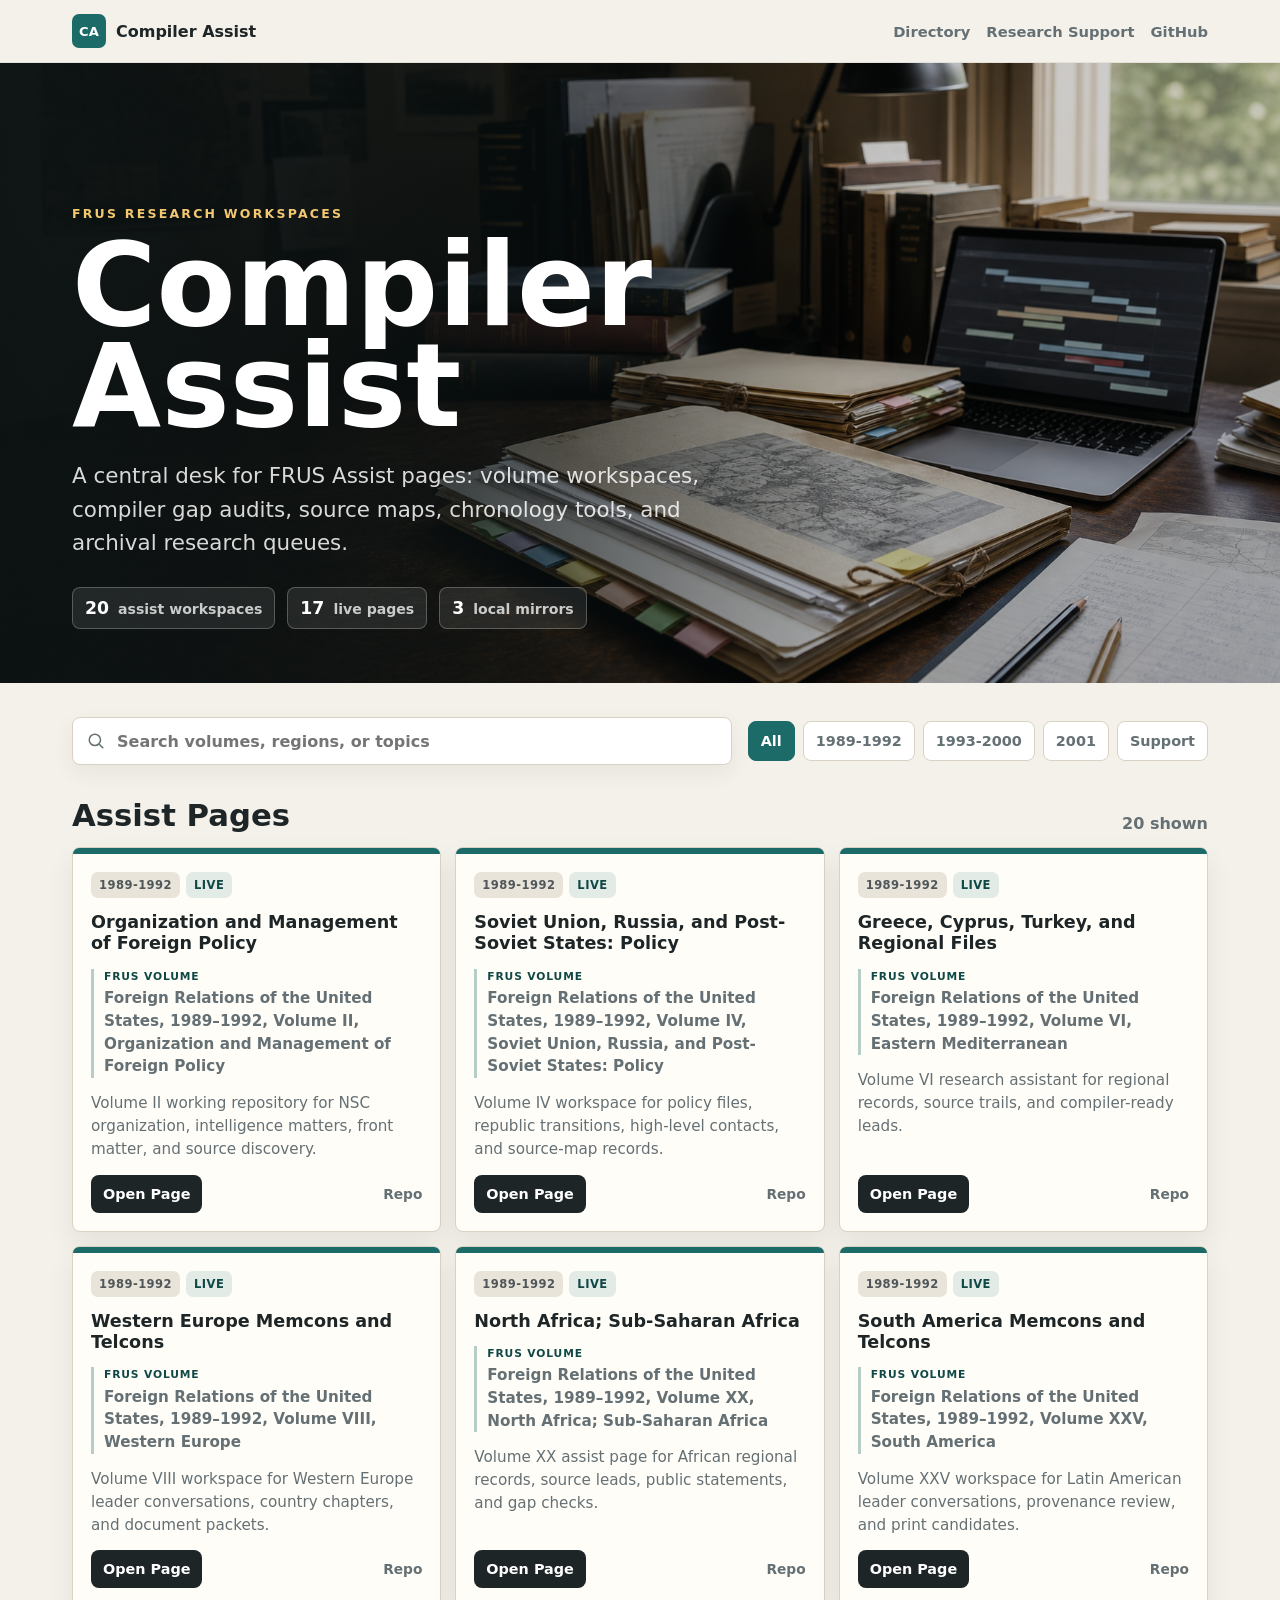
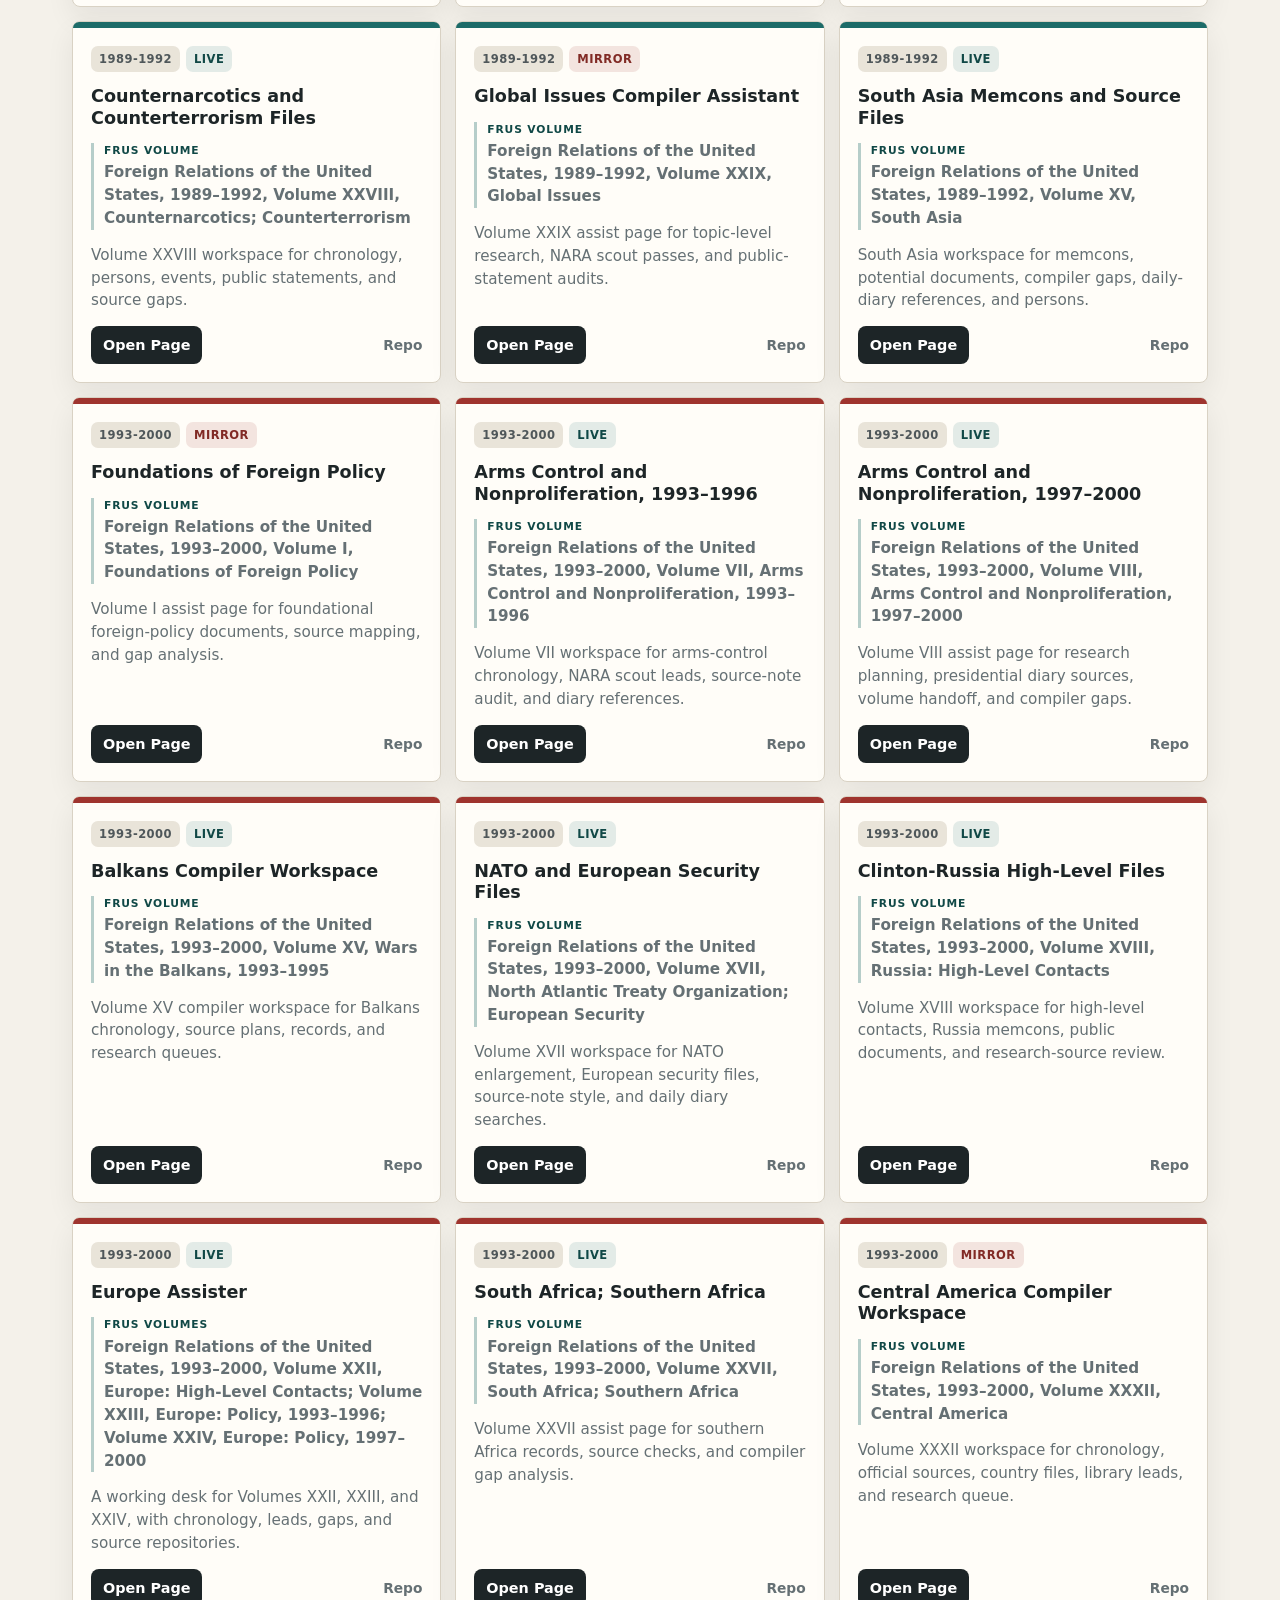
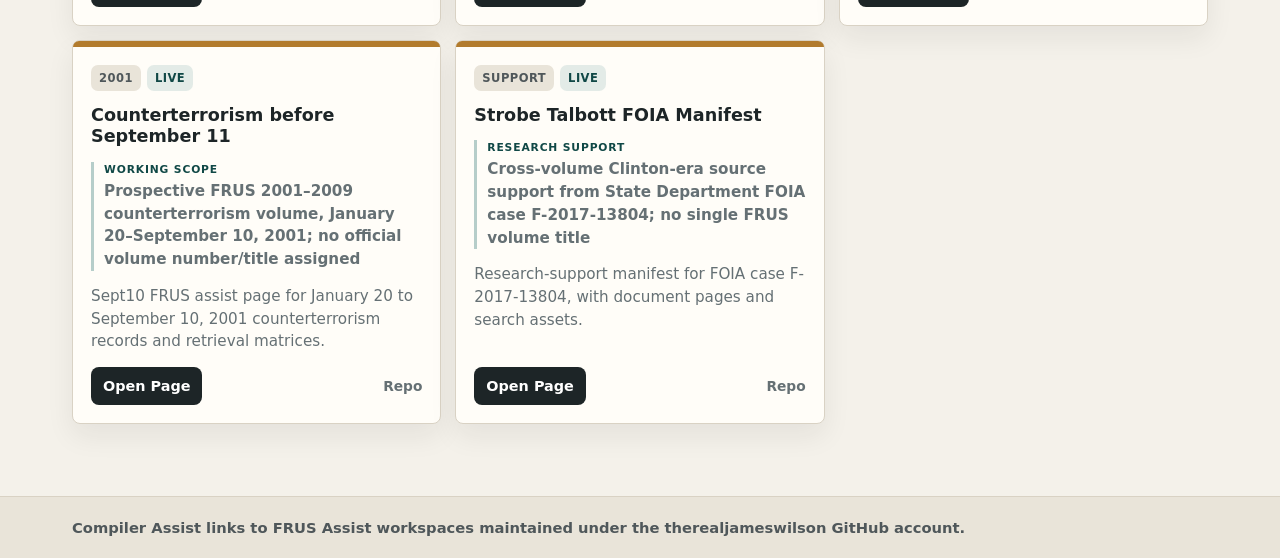
==== index.html @ 718bf191 "Omit Eastern Europe assist link" ====
<!DOCTYPE html>
<html lang="en">
  <head>
    <meta charset="UTF-8" />
    <meta name="viewport" content="width=device-width, initial-scale=1.0" />
    <title>Compiler Assist</title>
    <meta
      name="description"
      content="Compiler Assist is the main directory for FRUS Assist compiler workspaces and research pages."
    />
    <meta property="og:title" content="Compiler Assist" />
    <meta
      property="og:description"
      content="A central directory for FRUS Assist pages, compiler workspaces, and source-research support."
    />
    <meta property="og:image" content="assets/compiler-assist-hero.png" />
    <style>
      :root {
        --bg: #f4f1ea;
        --surface: #fffdf8;
        --surface-strong: #ffffff;
        --ink: #1d2527;
        --muted: #657074;
        --line: #d9d2c4;
        --teal: #1c6b68;
        --teal-dark: #104846;
        --red: #9f342e;
        --gold: #b27b2d;
        --blue: #315c90;
        --shadow: 0 18px 48px rgba(27, 31, 34, 0.12);
      }

      * {
        box-sizing: border-box;
      }

      html {
        scroll-behavior: smooth;
      }

      body {
        margin: 0;
        overflow-x: hidden;
        background: var(--bg);
        color: var(--ink);
        font-family:
          Inter, ui-sans-serif, system-ui, -apple-system, BlinkMacSystemFont, "Segoe UI",
          sans-serif;
      }

      a {
        color: inherit;
      }

      .site-header {
        position: sticky;
        top: 0;
        z-index: 20;
        border-bottom: 1px solid rgba(29, 37, 39, 0.08);
        background: rgba(244, 241, 234, 0.92);
        backdrop-filter: blur(14px);
      }

      .nav {
        display: flex;
        align-items: center;
        justify-content: space-between;
        gap: 24px;
        max-width: 1180px;
        margin: 0 auto;
        padding: 14px 22px;
      }

      .brand {
        display: inline-flex;
        align-items: center;
        gap: 10px;
        text-decoration: none;
        font-weight: 800;
        letter-spacing: 0;
      }

      .brand-mark {
        display: grid;
        place-items: center;
        width: 34px;
        height: 34px;
        border-radius: 7px;
        background: var(--teal);
        color: #fff;
        font-size: 0.82rem;
        font-weight: 900;
      }

      .nav-links {
        display: flex;
        align-items: center;
        gap: 16px;
        color: var(--muted);
        font-size: 0.92rem;
        font-weight: 700;
      }

      .nav-links a {
        text-decoration: none;
      }

      .nav-links a:hover {
        color: var(--teal-dark);
      }

      main {
        min-height: 100vh;
      }

      .hero {
        position: relative;
        min-height: min(620px, calc(100vh - 64px));
        overflow: hidden;
        background-image:
          linear-gradient(90deg, rgba(10, 17, 18, 0.9) 0%, rgba(10, 17, 18, 0.72) 36%, rgba(10, 17, 18, 0.2) 66%),
          url("assets/compiler-assist-hero.png");
        background-position: center;
        background-size: cover;
        color: #fff;
      }

      .hero-inner {
        display: grid;
        align-content: end;
        max-width: 1180px;
        min-height: min(620px, calc(100vh - 64px));
        margin: 0 auto;
        padding: 88px 22px 54px;
      }

      .kicker {
        margin: 0 0 14px;
        color: #f4c871;
        font-size: 0.78rem;
        font-weight: 900;
        letter-spacing: 0.18em;
        text-transform: uppercase;
      }

      h1 {
        min-width: 0;
        max-width: 780px;
        margin: 0;
        font-size: clamp(3.2rem, 9vw, 7.3rem);
        line-height: 0.88;
        letter-spacing: 0;
      }

      .hero-copy {
        min-width: 0;
        max-width: 660px;
        margin: 22px 0 0;
        color: rgba(255, 255, 255, 0.84);
        font-size: clamp(1.05rem, 1.8vw, 1.34rem);
        line-height: 1.55;
      }

      .stats {
        display: flex;
        flex-wrap: wrap;
        gap: 12px;
        margin-top: 28px;
      }

      .stat {
        display: inline-flex;
        align-items: baseline;
        gap: 9px;
        min-height: 42px;
        border: 1px solid rgba(255, 255, 255, 0.24);
        border-radius: 8px;
        padding: 10px 12px;
        background: rgba(255, 255, 255, 0.09);
      }

      .stat strong {
        font-size: 1.08rem;
      }

      .stat span {
        color: rgba(255, 255, 255, 0.76);
        font-size: 0.88rem;
        font-weight: 700;
      }

      .directory {
        max-width: 1180px;
        margin: 0 auto;
        padding: 34px 22px 72px;
      }

      .toolbar {
        display: grid;
        grid-template-columns: minmax(240px, 1fr) auto;
        align-items: center;
        gap: 16px;
        margin-bottom: 22px;
      }

      .search {
        position: relative;
      }

      .search input {
        width: 100%;
        min-height: 48px;
        border: 1px solid var(--line);
        border-radius: 8px;
        padding: 0 16px 0 44px;
        background: var(--surface-strong);
        color: var(--ink);
        font: inherit;
        font-weight: 700;
        outline: none;
        box-shadow: 0 8px 22px rgba(27, 31, 34, 0.06);
      }

      .search input:focus {
        border-color: var(--teal);
        box-shadow: 0 0 0 4px rgba(28, 107, 104, 0.14);
      }

      .search svg {
        position: absolute;
        left: 15px;
        top: 50%;
        width: 18px;
        height: 18px;
        transform: translateY(-50%);
        color: var(--muted);
      }

      .filters {
        display: flex;
        flex-wrap: wrap;
        justify-content: flex-end;
        gap: 8px;
      }

      .filter-button {
        min-height: 40px;
        border: 1px solid var(--line);
        border-radius: 8px;
        padding: 0 12px;
        background: var(--surface-strong);
        color: var(--muted);
        font: inherit;
        font-size: 0.9rem;
        font-weight: 800;
        cursor: pointer;
      }

      .filter-button[aria-pressed="true"] {
        border-color: var(--teal);
        background: var(--teal);
        color: #fff;
      }

      .section-heading {
        display: flex;
        align-items: end;
        justify-content: space-between;
        gap: 20px;
        margin: 32px 0 14px;
      }

      .section-heading h2 {
        margin: 0;
        font-size: clamp(1.35rem, 2.4vw, 2rem);
        letter-spacing: 0;
      }

      .section-heading p {
        margin: 0;
        color: var(--muted);
        font-weight: 700;
      }

      .grid {
        display: grid;
        grid-template-columns: repeat(3, minmax(0, 1fr));
        gap: 14px;
      }

      .assist-card {
        display: flex;
        min-height: 232px;
        flex-direction: column;
        border: 1px solid var(--line);
        border-radius: 8px;
        background: var(--surface);
        box-shadow: 0 12px 28px rgba(27, 31, 34, 0.07);
      }

      .assist-card[hidden] {
        display: none;
      }

      .card-stripe {
        height: 6px;
        border-radius: 8px 8px 0 0;
        background: var(--teal);
      }

      .assist-card[data-era="1989-1992"] .card-stripe {
        background: var(--teal);
      }

      .assist-card[data-era="1993-2000"] .card-stripe {
        background: var(--red);
      }

      .assist-card[data-era="2001"] .card-stripe,
      .assist-card[data-era="support"] .card-stripe {
        background: var(--gold);
      }

      .card-body {
        display: flex;
        flex: 1;
        flex-direction: column;
        gap: 14px;
        padding: 18px;
      }

      .tags {
        display: flex;
        flex-wrap: wrap;
        gap: 6px;
      }

      .tag {
        display: inline-flex;
        align-items: center;
        min-height: 26px;
        border-radius: 7px;
        padding: 0 8px;
        background: #e9e4d9;
        color: #4f575a;
        font-size: 0.72rem;
        font-weight: 900;
        letter-spacing: 0.04em;
        text-transform: uppercase;
      }

      .tag.live {
        background: rgba(28, 107, 104, 0.12);
        color: var(--teal-dark);
      }

      .tag.mirror {
        background: rgba(159, 52, 46, 0.12);
        color: #812a25;
      }

      .assist-card h3 {
        margin: 0;
        color: var(--ink);
        font-size: 1.1rem;
        line-height: 1.22;
        letter-spacing: 0;
      }

      .volume-title {
        border-left: 3px solid rgba(28, 107, 104, 0.32);
        padding-left: 10px;
        color: #495356;
        font-size: 0.84rem;
        font-weight: 800;
        line-height: 1.45;
      }

      .volume-title span {
        display: block;
        margin-bottom: 2px;
        color: var(--teal-dark);
        font-size: 0.67rem;
        font-weight: 900;
        letter-spacing: 0.08em;
        text-transform: uppercase;
      }

      .assist-card p {
        margin: 0;
        color: var(--muted);
        font-size: 0.95rem;
        line-height: 1.5;
      }

      .card-footer {
        display: flex;
        align-items: center;
        justify-content: space-between;
        gap: 12px;
        margin-top: auto;
      }

      .open-link {
        display: inline-flex;
        align-items: center;
        min-height: 38px;
        border-radius: 8px;
        padding: 0 12px;
        background: var(--ink);
        color: #fff;
        text-decoration: none;
        font-size: 0.9rem;
        font-weight: 900;
      }

      .open-link:hover {
        background: var(--teal-dark);
      }

      .repo-link {
        color: var(--muted);
        font-size: 0.86rem;
        font-weight: 800;
        text-decoration: none;
      }

      .repo-link:hover {
        color: var(--teal-dark);
      }

      .empty {
        display: none;
        border: 1px dashed var(--line);
        border-radius: 8px;
        padding: 28px;
        background: rgba(255, 255, 255, 0.48);
        color: var(--muted);
        font-weight: 800;
        text-align: center;
      }

      .empty.visible {
        display: block;
      }

      footer {
        border-top: 1px solid var(--line);
        background: #e9e4d9;
      }

      .footer-inner {
        max-width: 1180px;
        margin: 0 auto;
        padding: 22px;
        color: #4f575a;
        font-size: 0.92rem;
        font-weight: 700;
      }

      @media (max-width: 920px) {
        .toolbar {
          grid-template-columns: 1fr;
        }

        .filters {
          justify-content: flex-start;
        }

        .grid {
          grid-template-columns: repeat(2, minmax(0, 1fr));
        }
      }

      @media (max-width: 640px) {
        .nav {
          align-items: flex-start;
          flex-direction: column;
          gap: 10px;
        }

        .nav-links {
          width: 100%;
          overflow-x: auto;
          padding-bottom: 2px;
        }

        .hero,
        .hero-inner {
          min-height: 560px;
        }

        .hero-inner,
        .directory,
        .toolbar,
        .filters {
          width: 100%;
          min-width: 0;
          max-width: 100%;
        }

        .hero {
          background-position: center right 38%;
        }

        h1 {
          max-width: 7ch;
          font-size: clamp(3rem, 15vw, 4rem);
        }

        .hero-copy {
          width: 346px;
          max-width: calc(100vw - 44px);
          font-size: 1rem;
        }

        .filters {
          display: grid;
          grid-template-columns: repeat(2, minmax(0, 1fr));
          justify-content: flex-start;
        }

        .toolbar,
        .search,
        .filters {
          width: 346px;
          max-width: calc(100vw - 44px);
        }

        .filter-button {
          width: 100%;
        }

        .stats {
          display: grid;
          grid-template-columns: 1fr;
          max-width: 280px;
        }

        .section-heading {
          align-items: flex-start;
          flex-direction: column;
          gap: 6px;
        }

        .grid {
          grid-template-columns: 1fr;
        }
      }

    </style>
  </head>
  <body>
    <header class="site-header">
      <nav class="nav" aria-label="Primary">
        <a class="brand" href="#top" aria-label="Compiler Assist home">
          <span class="brand-mark">CA</span>
          <span>Compiler Assist</span>
        </a>
        <div class="nav-links">
          <a href="#directory">Directory</a>
          <a href="#support">Research Support</a>
          <a href="https://github.com/therealjameswilson/Compiler-Assist" rel="noreferrer">GitHub</a>
        </div>
      </nav>
    </header>

    <main id="top">
      <section class="hero" aria-label="Compiler Assist">
        <div class="hero-inner">
          <p class="kicker">FRUS research workspaces</p>
          <h1>Compiler Assist</h1>
          <p class="hero-copy">
            A central desk for FRUS Assist pages: volume workspaces, compiler gap audits,
            source maps, chronology tools, and archival research queues.
          </p>
          <div class="stats" aria-label="Directory summary">
            <div class="stat"><strong>20</strong><span>assist workspaces</span></div>
            <div class="stat"><strong>17</strong><span>live pages</span></div>
            <div class="stat"><strong>3</strong><span>local mirrors</span></div>
          </div>
        </div>
      </section>

      <section class="directory" id="directory">
        <div class="toolbar" aria-label="Directory controls">
          <label class="search" for="site-search">
            <svg aria-hidden="true" viewBox="0 0 24 24" fill="none">
              <path
                d="m21 21-4.35-4.35M10.5 18a7.5 7.5 0 1 1 0-15 7.5 7.5 0 0 1 0 15Z"
                stroke="currentColor"
                stroke-width="2"
                stroke-linecap="round"
              />
            </svg>
            <input id="site-search" type="search" placeholder="Search volumes, regions, or topics" />
          </label>
          <div class="filters" role="group" aria-label="Filter by era">
            <button class="filter-button" type="button" data-filter="all" aria-pressed="true">All</button>
            <button class="filter-button" type="button" data-filter="1989-1992" aria-pressed="false">1989-1992</button>
            <button class="filter-button" type="button" data-filter="1993-2000" aria-pressed="false">1993-2000</button>
            <button class="filter-button" type="button" data-filter="2001" aria-pressed="false">2001</button>
            <button class="filter-button" type="button" data-filter="support" aria-pressed="false">Support</button>
          </div>
        </div>

        <div class="section-heading">
          <h2>Assist Pages</h2>
          <p><span id="result-count">20</span> shown</p>
        </div>

        <div class="grid" id="assist-grid">
          <article class="assist-card" data-era="1989-1992" data-search="organization management foreign policy volume ii org man 89 92 intelligence nsc administration">
            <div class="card-stripe"></div>
            <div class="card-body">
              <div class="tags"><span class="tag">1989-1992</span><span class="tag live">Live</span></div>
              <h3>Organization and Management of Foreign Policy</h3>
              <p class="volume-title"><span>FRUS volume</span>Foreign Relations of the United States, 1989&ndash;1992, Volume II, Organization and Management of Foreign Policy</p>
              <p>Volume II working repository for NSC organization, intelligence matters, front matter, and source discovery.</p>
              <div class="card-footer">
                <a class="open-link" href="https://therealjameswilson.github.io/org-man-89-92/" rel="noreferrer">Open Page</a>
                <a class="repo-link" href="https://github.com/therealjameswilson/org-man-89-92" rel="noreferrer">Repo</a>
              </div>
            </div>
          </article>

          <article class="assist-card" data-era="1989-1992" data-search="soviet union russia post soviet states policy files volume iv russia fsu 89 92">
            <div class="card-stripe"></div>
            <div class="card-body">
              <div class="tags"><span class="tag">1989-1992</span><span class="tag live">Live</span></div>
              <h3>Soviet Union, Russia, and Post-Soviet States: Policy</h3>
              <p class="volume-title"><span>FRUS volume</span>Foreign Relations of the United States, 1989&ndash;1992, Volume IV, Soviet Union, Russia, and Post-Soviet States: Policy</p>
              <p>Volume IV workspace for policy files, republic transitions, high-level contacts, and source-map records.</p>
              <div class="card-footer">
                <a class="open-link" href="https://therealjameswilson.github.io/89-92-RussiaFSU-Policy/" rel="noreferrer">Open Page</a>
                <a class="repo-link" href="https://github.com/therealjameswilson/89-92-RussiaFSU-Policy" rel="noreferrer">Repo</a>
              </div>
            </div>
          </article>

          <article class="assist-card" data-era="1989-1992" data-search="greece cyprus turkey regional files volume vi gct 89 92">
            <div class="card-stripe"></div>
            <div class="card-body">
              <div class="tags"><span class="tag">1989-1992</span><span class="tag live">Live</span></div>
              <h3>Greece, Cyprus, Turkey, and Regional Files</h3>
              <p class="volume-title"><span>FRUS volume</span>Foreign Relations of the United States, 1989&ndash;1992, Volume VI, Eastern Mediterranean</p>
              <p>Volume VI research assistant for regional records, source trails, and compiler-ready leads.</p>
              <div class="card-footer">
                <a class="open-link" href="https://therealjameswilson.github.io/GCT-89-92/" rel="noreferrer">Open Page</a>
                <a class="repo-link" href="https://github.com/therealjameswilson/GCT-89-92" rel="noreferrer">Repo</a>
              </div>
            </div>
          </article>

          <article class="assist-card" data-era="1989-1992" data-search="western europe memcons telcons volume viii bush41 western europe germany france united kingdom">
            <div class="card-stripe"></div>
            <div class="card-body">
              <div class="tags"><span class="tag">1989-1992</span><span class="tag live">Live</span></div>
              <h3>Western Europe Memcons and Telcons</h3>
              <p class="volume-title"><span>FRUS volume</span>Foreign Relations of the United States, 1989&ndash;1992, Volume VIII, Western Europe</p>
              <p>Volume VIII workspace for Western Europe leader conversations, country chapters, and document packets.</p>
              <div class="card-footer">
                <a class="open-link" href="https://therealjameswilson.github.io/Bush41-Western-Europe/" rel="noreferrer">Open Page</a>
                <a class="repo-link" href="https://github.com/therealjameswilson/Bush41-Western-Europe" rel="noreferrer">Repo</a>
              </div>
            </div>
          </article>

          <article class="assist-card" data-era="1989-1992" data-search="north africa sub saharan africa volume xx northafrica 89 92">
            <div class="card-stripe"></div>
            <div class="card-body">
              <div class="tags"><span class="tag">1989-1992</span><span class="tag live">Live</span></div>
              <h3>North Africa; Sub-Saharan Africa</h3>
              <p class="volume-title"><span>FRUS volume</span>Foreign Relations of the United States, 1989&ndash;1992, Volume XX, North Africa; Sub-Saharan Africa</p>
              <p>Volume XX assist page for African regional records, source leads, public statements, and gap checks.</p>
              <div class="card-footer">
                <a class="open-link" href="https://therealjameswilson.github.io/NorthAfrica-89-92/" rel="noreferrer">Open Page</a>
                <a class="repo-link" href="https://github.com/therealjameswilson/NorthAfrica-89-92" rel="noreferrer">Repo</a>
              </div>
            </div>
          </article>

          <article class="assist-card" data-era="1989-1992" data-search="south america latin america memcons telcons volume xxv bush41 latam">
            <div class="card-stripe"></div>
            <div class="card-body">
              <div class="tags"><span class="tag">1989-1992</span><span class="tag live">Live</span></div>
              <h3>South America Memcons and Telcons</h3>
              <p class="volume-title"><span>FRUS volume</span>Foreign Relations of the United States, 1989&ndash;1992, Volume XXV, South America</p>
              <p>Volume XXV workspace for Latin American leader conversations, provenance review, and print candidates.</p>
              <div class="card-footer">
                <a class="open-link" href="https://therealjameswilson.github.io/Bush41-LatAm/" rel="noreferrer">Open Page</a>
                <a class="repo-link" href="https://github.com/therealjameswilson/Bush41-LatAm" rel="noreferrer">Repo</a>
              </div>
            </div>
          </article>

          <article class="assist-card" data-era="1989-1992" data-search="counternarcotics counterterrorism drugs thugs volume xxviii bush41">
            <div class="card-stripe"></div>
            <div class="card-body">
              <div class="tags"><span class="tag">1989-1992</span><span class="tag live">Live</span></div>
              <h3>Counternarcotics and Counterterrorism Files</h3>
              <p class="volume-title"><span>FRUS volume</span>Foreign Relations of the United States, 1989&ndash;1992, Volume XXVIII, Counternarcotics; Counterterrorism</p>
              <p>Volume XXVIII workspace for chronology, persons, events, public statements, and source gaps.</p>
              <div class="card-footer">
                <a class="open-link" href="https://therealjameswilson.github.io/Bush41-drugs-thugs/" rel="noreferrer">Open Page</a>
                <a class="repo-link" href="https://github.com/therealjameswilson/Bush41-drugs-thugs" rel="noreferrer">Repo</a>
              </div>
            </div>
          </article>

          <article class="assist-card" data-era="1989-1992" data-search="global issues volume xxix assistant environment refugees human rights global issues 89 92">
            <div class="card-stripe"></div>
            <div class="card-body">
              <div class="tags"><span class="tag">1989-1992</span><span class="tag mirror">Mirror</span></div>
              <h3>Global Issues Compiler Assistant</h3>
              <p class="volume-title"><span>FRUS volume</span>Foreign Relations of the United States, 1989&ndash;1992, Volume XXIX, Global Issues</p>
              <p>Volume XXIX assist page for topic-level research, NARA scout passes, and public-statement audits.</p>
              <div class="card-footer">
                <a class="open-link" href="global-issues-89-92/">Open Page</a>
                <a class="repo-link" href="https://github.com/therealjameswilson/global-issues-89-92" rel="noreferrer">Repo</a>
              </div>
            </div>
          </article>

          <article class="assist-card" data-era="1989-1992" data-search="south asia memcons source files bush41 india pakistan afghanistan">
            <div class="card-stripe"></div>
            <div class="card-body">
              <div class="tags"><span class="tag">1989-1992</span><span class="tag live">Live</span></div>
              <h3>South Asia Memcons and Source Files</h3>
              <p class="volume-title"><span>FRUS volume</span>Foreign Relations of the United States, 1989&ndash;1992, Volume XV, South Asia</p>
              <p>South Asia workspace for memcons, potential documents, compiler gaps, daily-diary references, and persons.</p>
              <div class="card-footer">
                <a class="open-link" href="https://therealjameswilson.github.io/Bush41-SouthAsia/" rel="noreferrer">Open Page</a>
                <a class="repo-link" href="https://github.com/therealjameswilson/Bush41-SouthAsia" rel="noreferrer">Repo</a>
              </div>
            </div>
          </article>

          <article class="assist-card" data-era="1993-2000" data-search="foundations foreign policy clinton volume i">
            <div class="card-stripe"></div>
            <div class="card-body">
              <div class="tags"><span class="tag">1993-2000</span><span class="tag mirror">Mirror</span></div>
              <h3>Foundations of Foreign Policy</h3>
              <p class="volume-title"><span>FRUS volume</span>Foreign Relations of the United States, 1993&ndash;2000, Volume I, Foundations of Foreign Policy</p>
              <p>Volume I assist page for foundational foreign-policy documents, source mapping, and gap analysis.</p>
              <div class="card-footer">
                <a class="open-link" href="Clinton-Foundations/">Open Page</a>
                <a class="repo-link" href="https://github.com/therealjameswilson/Clinton-Foundations" rel="noreferrer">Repo</a>
              </div>
            </div>
          </article>

          <article class="assist-card" data-era="1993-2000" data-search="arms control nonproliferation 1993 1996 volume vii clinton">
            <div class="card-stripe"></div>
            <div class="card-body">
              <div class="tags"><span class="tag">1993-2000</span><span class="tag live">Live</span></div>
              <h3>Arms Control and Nonproliferation, 1993&ndash;1996</h3>
              <p class="volume-title"><span>FRUS volume</span>Foreign Relations of the United States, 1993&ndash;2000, Volume VII, Arms Control and Nonproliferation, 1993&ndash;1996</p>
              <p>Volume VII workspace for arms-control chronology, NARA scout leads, source-note audit, and diary references.</p>
              <div class="card-footer">
                <a class="open-link" href="https://therealjameswilson.github.io/Clinton-armscontrol-93-96/" rel="noreferrer">Open Page</a>
                <a class="repo-link" href="https://github.com/therealjameswilson/Clinton-armscontrol-93-96" rel="noreferrer">Repo</a>
              </div>
            </div>
          </article>

          <article class="assist-card" data-era="1993-2000" data-search="arms control nonproliferation 1997 2000 volume viii clinton">
            <div class="card-stripe"></div>
            <div class="card-body">
              <div class="tags"><span class="tag">1993-2000</span><span class="tag live">Live</span></div>
              <h3>Arms Control and Nonproliferation, 1997&ndash;2000</h3>
              <p class="volume-title"><span>FRUS volume</span>Foreign Relations of the United States, 1993&ndash;2000, Volume VIII, Arms Control and Nonproliferation, 1997&ndash;2000</p>
              <p>Volume VIII assist page for research planning, presidential diary sources, volume handoff, and compiler gaps.</p>
              <div class="card-footer">
                <a class="open-link" href="https://therealjameswilson.github.io/armscontrol-97-2000/" rel="noreferrer">Open Page</a>
                <a class="repo-link" href="https://github.com/therealjameswilson/armscontrol-97-2000" rel="noreferrer">Repo</a>
              </div>
            </div>
          </article>

          <article class="assist-card" data-era="1993-2000" data-search="balkans 1993 1995 volume xv bosnia croatia serbia">
            <div class="card-stripe"></div>
            <div class="card-body">
              <div class="tags"><span class="tag">1993-2000</span><span class="tag live">Live</span></div>
              <h3>Balkans Compiler Workspace</h3>
              <p class="volume-title"><span>FRUS volume</span>Foreign Relations of the United States, 1993&ndash;2000, Volume XV, Wars in the Balkans, 1993&ndash;1995</p>
              <p>Volume XV compiler workspace for Balkans chronology, source plans, records, and research queues.</p>
              <div class="card-footer">
                <a class="open-link" href="https://therealjameswilson.github.io/Balkans-93-95/" rel="noreferrer">Open Page</a>
                <a class="repo-link" href="https://github.com/therealjameswilson/Balkans-93-95" rel="noreferrer">Repo</a>
              </div>
            </div>
          </article>

          <article class="assist-card" data-era="1993-2000" data-search="nato european security volume xvii clinton">
            <div class="card-stripe"></div>
            <div class="card-body">
              <div class="tags"><span class="tag">1993-2000</span><span class="tag live">Live</span></div>
              <h3>NATO and European Security Files</h3>
              <p class="volume-title"><span>FRUS volume</span>Foreign Relations of the United States, 1993&ndash;2000, Volume XVII, North Atlantic Treaty Organization; European Security</p>
              <p>Volume XVII workspace for NATO enlargement, European security files, source-note style, and daily diary searches.</p>
              <div class="card-footer">
                <a class="open-link" href="https://therealjameswilson.github.io/Clinton-NATO-European-Security/" rel="noreferrer">Open Page</a>
                <a class="repo-link" href="https://github.com/therealjameswilson/Clinton-NATO-European-Security" rel="noreferrer">Repo</a>
              </div>
            </div>
          </article>

          <article class="assist-card" data-era="1993-2000" data-search="russia high level files volume xviii clinton yeltsin talbott">
            <div class="card-stripe"></div>
            <div class="card-body">
              <div class="tags"><span class="tag">1993-2000</span><span class="tag live">Live</span></div>
              <h3>Clinton-Russia High-Level Files</h3>
              <p class="volume-title"><span>FRUS volume</span>Foreign Relations of the United States, 1993&ndash;2000, Volume XVIII, Russia: High-Level Contacts</p>
              <p>Volume XVIII workspace for high-level contacts, Russia memcons, public documents, and research-source review.</p>
              <div class="card-footer">
                <a class="open-link" href="https://therealjameswilson.github.io/Clinton-Russia-High-Level/" rel="noreferrer">Open Page</a>
                <a class="repo-link" href="https://github.com/therealjameswilson/Clinton-Russia-High-Level" rel="noreferrer">Repo</a>
              </div>
            </div>
          </article>

          <article class="assist-card" data-era="1993-2000" data-search="europe volumes xxii xxiii xxiv clinton europe assister">
            <div class="card-stripe"></div>
            <div class="card-body">
              <div class="tags"><span class="tag">1993-2000</span><span class="tag live">Live</span></div>
              <h3>Europe Assister</h3>
              <p class="volume-title"><span>FRUS volumes</span>Foreign Relations of the United States, 1993&ndash;2000, Volume XXII, Europe: High-Level Contacts; Volume XXIII, Europe: Policy, 1993&ndash;1996; Volume XXIV, Europe: Policy, 1997&ndash;2000</p>
              <p>A working desk for Volumes XXII, XXIII, and XXIV, with chronology, leads, gaps, and source repositories.</p>
              <div class="card-footer">
                <a class="open-link" href="https://therealjameswilson.github.io/Clinton-Europe/" rel="noreferrer">Open Page</a>
                <a class="repo-link" href="https://github.com/therealjameswilson/Clinton-Europe" rel="noreferrer">Repo</a>
              </div>
            </div>
          </article>

          <article class="assist-card" data-era="1993-2000" data-search="south africa southern africa volume xxvii clinton">
            <div class="card-stripe"></div>
            <div class="card-body">
              <div class="tags"><span class="tag">1993-2000</span><span class="tag live">Live</span></div>
              <h3>South Africa; Southern Africa</h3>
              <p class="volume-title"><span>FRUS volume</span>Foreign Relations of the United States, 1993&ndash;2000, Volume XXVII, South Africa; Southern Africa</p>
              <p>Volume XXVII assist page for southern Africa records, source checks, and compiler gap analysis.</p>
              <div class="card-footer">
                <a class="open-link" href="https://therealjameswilson.github.io/Clinton-South-and-Southern-Africa/" rel="noreferrer">Open Page</a>
                <a class="repo-link" href="https://github.com/therealjameswilson/Clinton-South-and-Southern-Africa" rel="noreferrer">Repo</a>
              </div>
            </div>
          </article>

          <article class="assist-card" data-era="1993-2000" data-search="central america volume xxxii clinton compiler workspace">
            <div class="card-stripe"></div>
            <div class="card-body">
              <div class="tags"><span class="tag">1993-2000</span><span class="tag mirror">Mirror</span></div>
              <h3>Central America Compiler Workspace</h3>
              <p class="volume-title"><span>FRUS volume</span>Foreign Relations of the United States, 1993&ndash;2000, Volume XXXII, Central America</p>
              <p>Volume XXXII workspace for chronology, official sources, country files, library leads, and research queue.</p>
              <div class="card-footer">
                <a class="open-link" href="Clinton-CentralAmerica/">Open Page</a>
                <a class="repo-link" href="https://github.com/therealjameswilson/Clinton-CentralAmerica" rel="noreferrer">Repo</a>
              </div>
            </div>
          </article>

          <article class="assist-card" data-era="2001" data-search="counterterrorism before september 11 sept10 frus assist january 20 september 10 2001">
            <div class="card-stripe"></div>
            <div class="card-body">
              <div class="tags"><span class="tag">2001</span><span class="tag live">Live</span></div>
              <h3>Counterterrorism before September 11</h3>
              <p class="volume-title"><span>Working scope</span>Prospective FRUS 2001&ndash;2009 counterterrorism volume, January 20&ndash;September 10, 2001; no official volume number/title assigned</p>
              <p>Sept10 FRUS assist page for January 20 to September 10, 2001 counterterrorism records and retrieval matrices.</p>
              <div class="card-footer">
                <a class="open-link" href="https://therealjameswilson.github.io/Sept10-FRUS/" rel="noreferrer">Open Page</a>
                <a class="repo-link" href="https://github.com/therealjameswilson/Sept10-FRUS" rel="noreferrer">Repo</a>
              </div>
            </div>
          </article>

          <article class="assist-card" id="support" data-era="support" data-search="strobe talbott foia manifest case f 2017 13804 support">
            <div class="card-stripe"></div>
            <div class="card-body">
              <div class="tags"><span class="tag">Support</span><span class="tag live">Live</span></div>
              <h3>Strobe Talbott FOIA Manifest</h3>
              <p class="volume-title"><span>Research support</span>Cross-volume Clinton-era source support from State Department FOIA case F-2017-13804; no single FRUS volume title</p>
              <p>Research-support manifest for FOIA case F-2017-13804, with document pages and search assets.</p>
              <div class="card-footer">
                <a class="open-link" href="https://therealjameswilson.github.io/strobe-talbott-foia/" rel="noreferrer">Open Page</a>
                <a class="repo-link" href="https://github.com/therealjameswilson/strobe-talbott-foia" rel="noreferrer">Repo</a>
              </div>
            </div>
          </article>
        </div>

        <div class="empty" id="empty-state">No matching assist pages.</div>
      </section>
    </main>

    <footer>
      <div class="footer-inner">
        Compiler Assist links to FRUS Assist workspaces maintained under the therealjameswilson GitHub account.
      </div>
    </footer>

    <script>
      const searchInput = document.querySelector("#site-search");
      const cards = Array.from(document.querySelectorAll(".assist-card"));
      const resultCount = document.querySelector("#result-count");
      const emptyState = document.querySelector("#empty-state");
      const filterButtons = Array.from(document.querySelectorAll(".filter-button"));
      let activeFilter = "all";

      function updateCards() {
        const query = searchInput.value.trim().toLowerCase();
        let visibleCount = 0;

        for (const card of cards) {
          const eraMatch = activeFilter === "all" || card.dataset.era === activeFilter;
          const text = `${card.textContent} ${card.dataset.search}`.toLowerCase();
          const searchMatch = query === "" || text.includes(query);
          const visible = eraMatch && searchMatch;
          card.hidden = !visible;
          if (visible) visibleCount += 1;
        }

        resultCount.textContent = String(visibleCount);
        emptyState.classList.toggle("visible", visibleCount === 0);
      }

      searchInput.addEventListener("input", updateCards);

      for (const button of filterButtons) {
        button.addEventListener("click", () => {
          activeFilter = button.dataset.filter;
          for (const item of filterButtons) {
            item.setAttribute("aria-pressed", String(item === button));
          }
          updateCards();
        });
      }
    </script>
  </body>
</html>
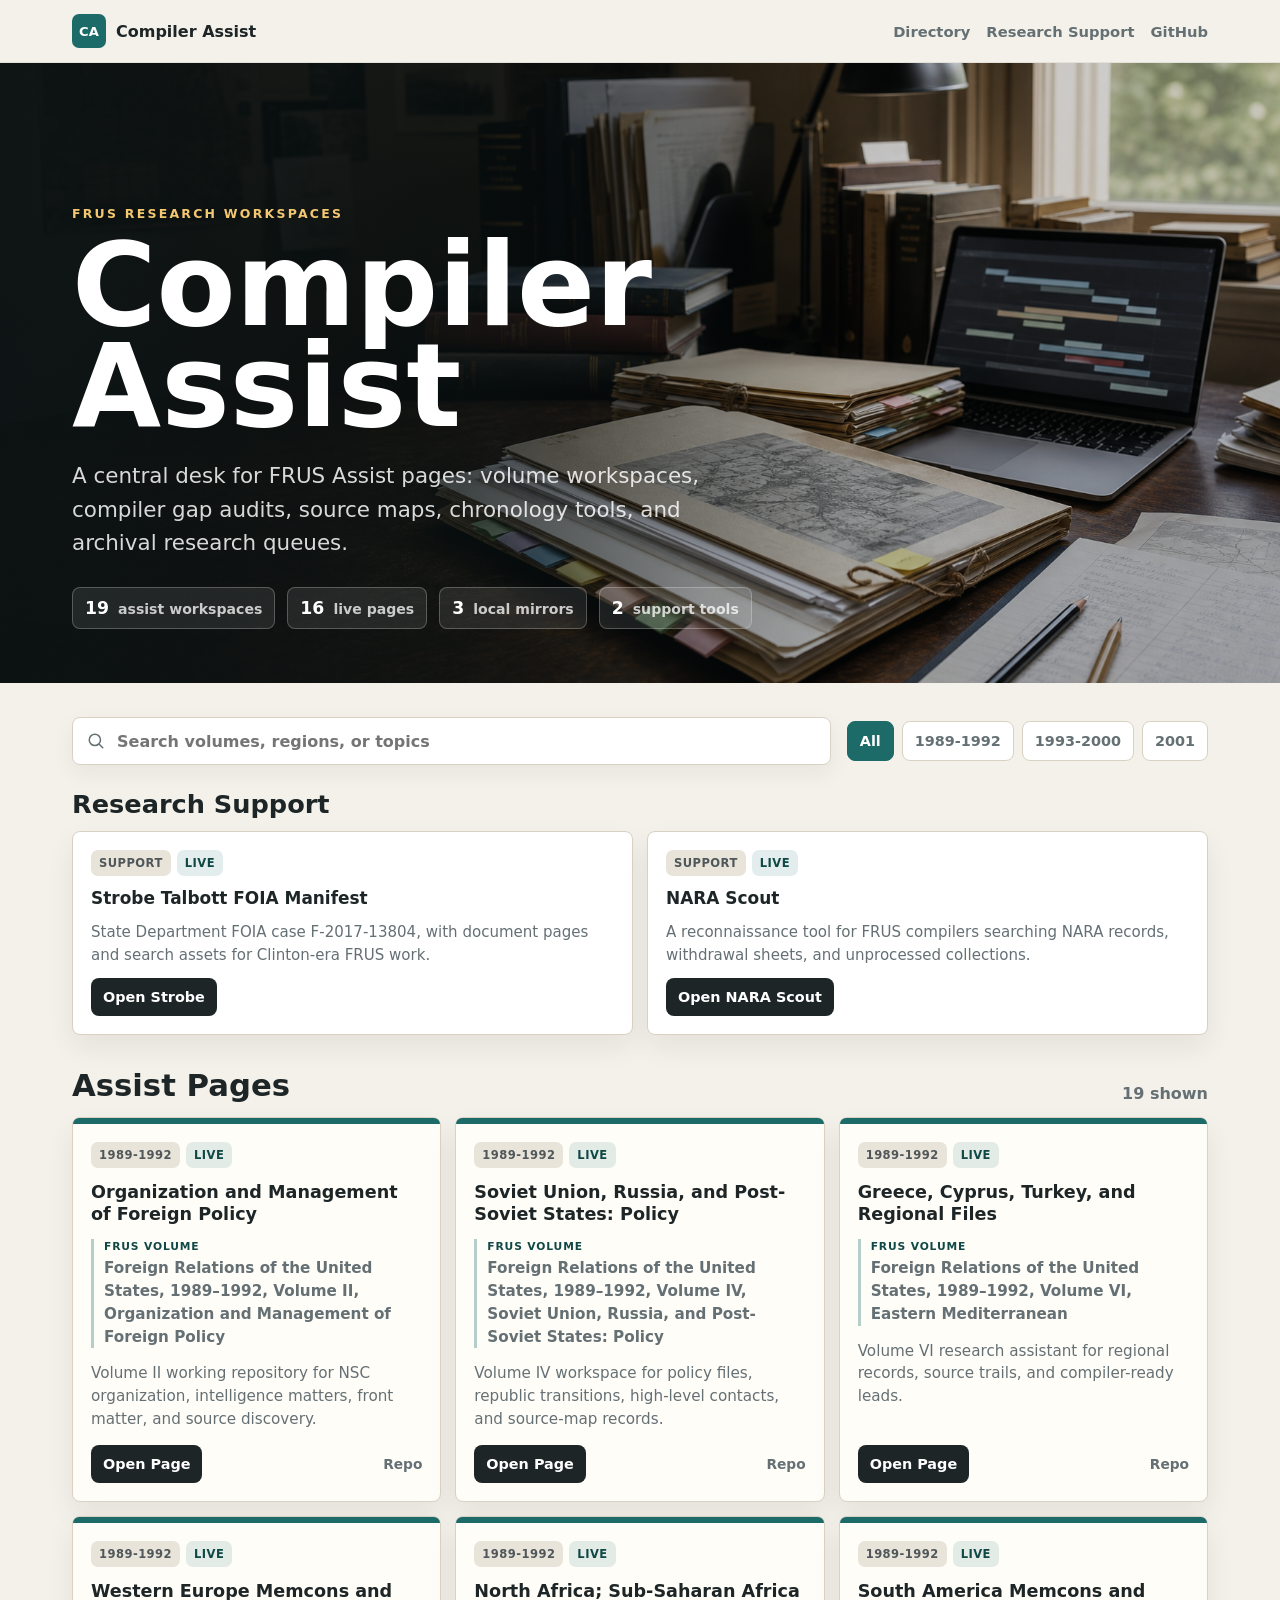
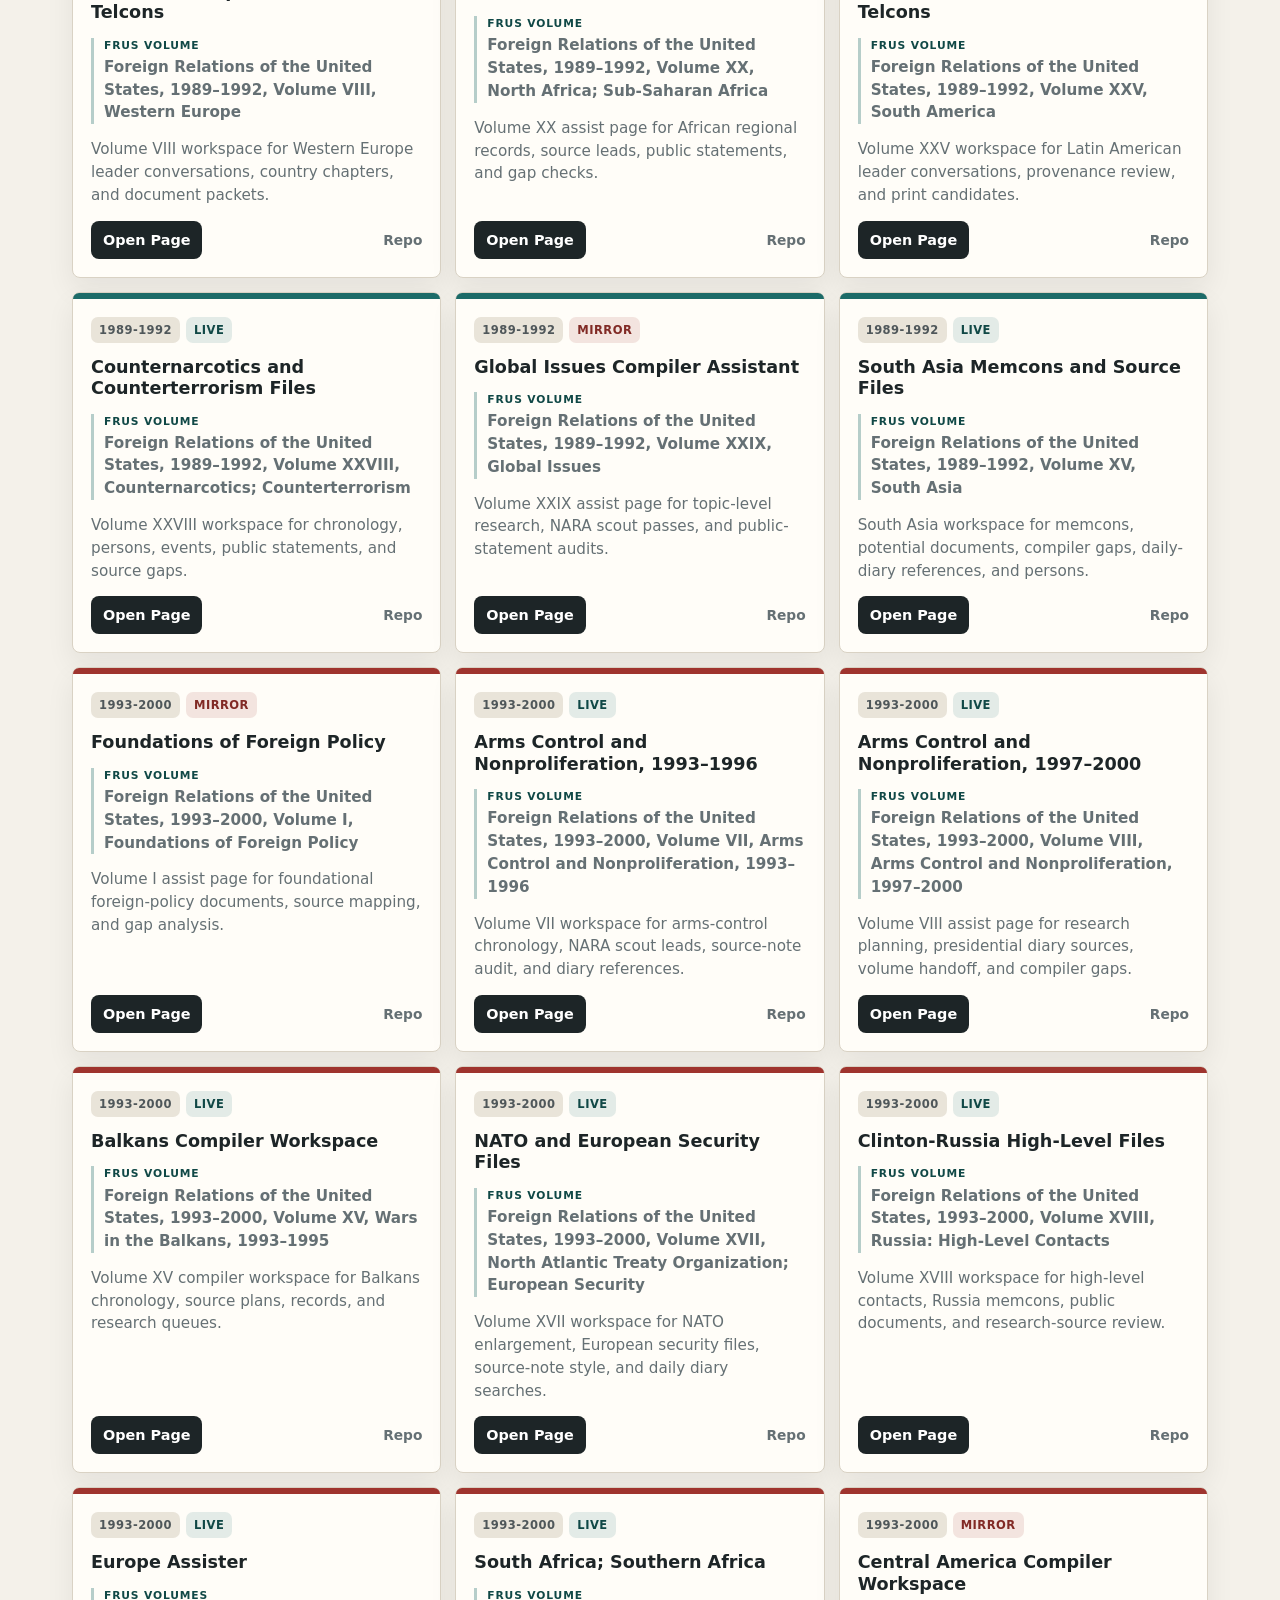
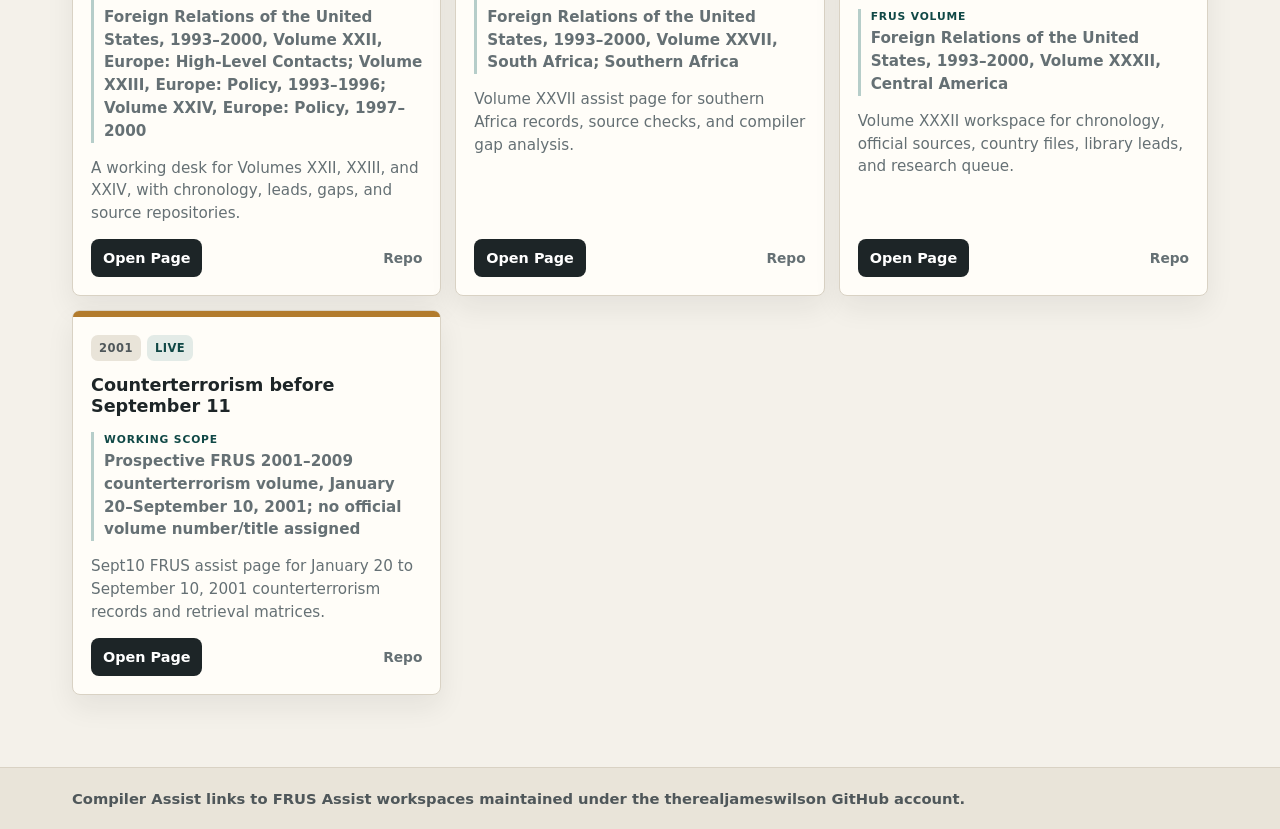
==== commit a722e712: "Add research support links" ====
--- a/index.html
+++ b/index.html
@@ -282,6 +282,52 @@
         font-weight: 700;
       }
 
+      .support-tools {
+        margin: 24px 0 30px;
+      }
+
+      .support-tools h2 {
+        margin: 0 0 12px;
+        font-size: clamp(1.2rem, 2vw, 1.6rem);
+        letter-spacing: 0;
+      }
+
+      .tool-grid {
+        display: grid;
+        grid-template-columns: repeat(2, minmax(0, 1fr));
+        gap: 14px;
+      }
+
+      .tool-card {
+        display: flex;
+        min-height: 156px;
+        flex-direction: column;
+        gap: 12px;
+        border: 1px solid var(--line);
+        border-radius: 8px;
+        padding: 18px;
+        background: var(--surface-strong);
+        box-shadow: 0 12px 28px rgba(27, 31, 34, 0.07);
+      }
+
+      .tool-card h3 {
+        margin: 0;
+        font-size: 1.06rem;
+        line-height: 1.25;
+      }
+
+      .tool-card p {
+        margin: 0;
+        color: var(--muted);
+        font-size: 0.94rem;
+        line-height: 1.5;
+      }
+
+      .tool-card .open-link {
+        align-self: flex-start;
+        margin-top: auto;
+      }
+
       .grid {
         display: grid;
         grid-template-columns: repeat(3, minmax(0, 1fr));
@@ -469,6 +515,10 @@
 
         .grid {
           grid-template-columns: repeat(2, minmax(0, 1fr));
+        }
+
+        .tool-grid {
+          grid-template-columns: 1fr;
         }
       }
 
@@ -575,9 +625,10 @@
             source maps, chronology tools, and archival research queues.
           </p>
           <div class="stats" aria-label="Directory summary">
-            <div class="stat"><strong>20</strong><span>assist workspaces</span></div>
-            <div class="stat"><strong>17</strong><span>live pages</span></div>
+            <div class="stat"><strong>19</strong><span>assist workspaces</span></div>
+            <div class="stat"><strong>16</strong><span>live pages</span></div>
             <div class="stat"><strong>3</strong><span>local mirrors</span></div>
+            <div class="stat"><strong>2</strong><span>support tools</span></div>
           </div>
         </div>
       </section>
@@ -600,13 +651,30 @@
             <button class="filter-button" type="button" data-filter="1989-1992" aria-pressed="false">1989-1992</button>
             <button class="filter-button" type="button" data-filter="1993-2000" aria-pressed="false">1993-2000</button>
             <button class="filter-button" type="button" data-filter="2001" aria-pressed="false">2001</button>
-            <button class="filter-button" type="button" data-filter="support" aria-pressed="false">Support</button>
           </div>
         </div>
 
+        <section class="support-tools" id="support" aria-labelledby="support-title">
+          <h2 id="support-title">Research Support</h2>
+          <div class="tool-grid">
+            <article class="tool-card">
+              <div class="tags"><span class="tag">Support</span><span class="tag live">Live</span></div>
+              <h3>Strobe Talbott FOIA Manifest</h3>
+              <p>State Department FOIA case F-2017-13804, with document pages and search assets for Clinton-era FRUS work.</p>
+              <a class="open-link" href="https://therealjameswilson.github.io/strobe-talbott-foia/" rel="noreferrer">Open Strobe</a>
+            </article>
+            <article class="tool-card">
+              <div class="tags"><span class="tag">Support</span><span class="tag live">Live</span></div>
+              <h3>NARA Scout</h3>
+              <p>A reconnaissance tool for FRUS compilers searching NARA records, withdrawal sheets, and unprocessed collections.</p>
+              <a class="open-link" href="https://therealjameswilson.github.io/nara-scout/" rel="noreferrer">Open NARA Scout</a>
+            </article>
+          </div>
+        </section>
+
         <div class="section-heading">
           <h2>Assist Pages</h2>
-          <p><span id="result-count">20</span> shown</p>
+          <p><span id="result-count">19</span> shown</p>
         </div>
 
         <div class="grid" id="assist-grid">
@@ -876,19 +944,6 @@
             </div>
           </article>
 
-          <article class="assist-card" id="support" data-era="support" data-search="strobe talbott foia manifest case f 2017 13804 support">
-            <div class="card-stripe"></div>
-            <div class="card-body">
-              <div class="tags"><span class="tag">Support</span><span class="tag live">Live</span></div>
-              <h3>Strobe Talbott FOIA Manifest</h3>
-              <p class="volume-title"><span>Research support</span>Cross-volume Clinton-era source support from State Department FOIA case F-2017-13804; no single FRUS volume title</p>
-              <p>Research-support manifest for FOIA case F-2017-13804, with document pages and search assets.</p>
-              <div class="card-footer">
-                <a class="open-link" href="https://therealjameswilson.github.io/strobe-talbott-foia/" rel="noreferrer">Open Page</a>
-                <a class="repo-link" href="https://github.com/therealjameswilson/strobe-talbott-foia" rel="noreferrer">Repo</a>
-              </div>
-            </div>
-          </article>
         </div>
 
         <div class="empty" id="empty-state">No matching assist pages.</div>
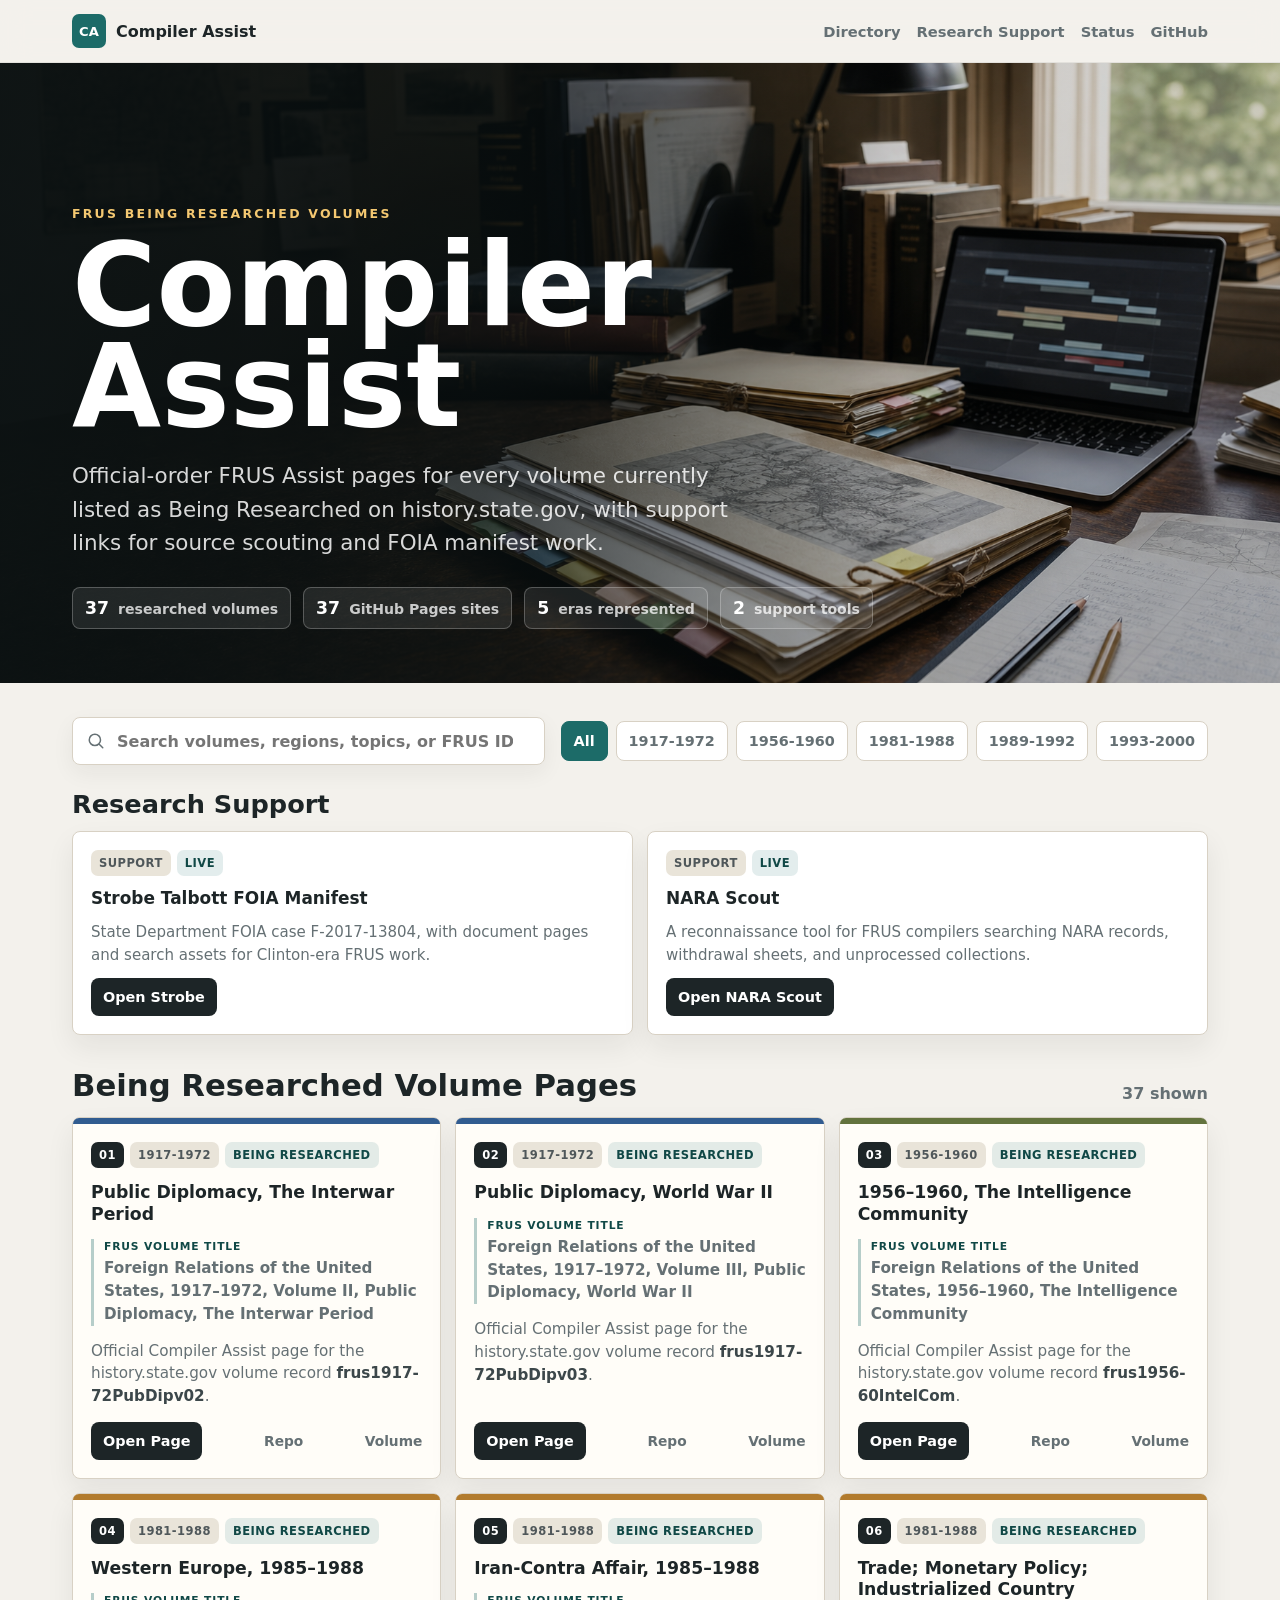
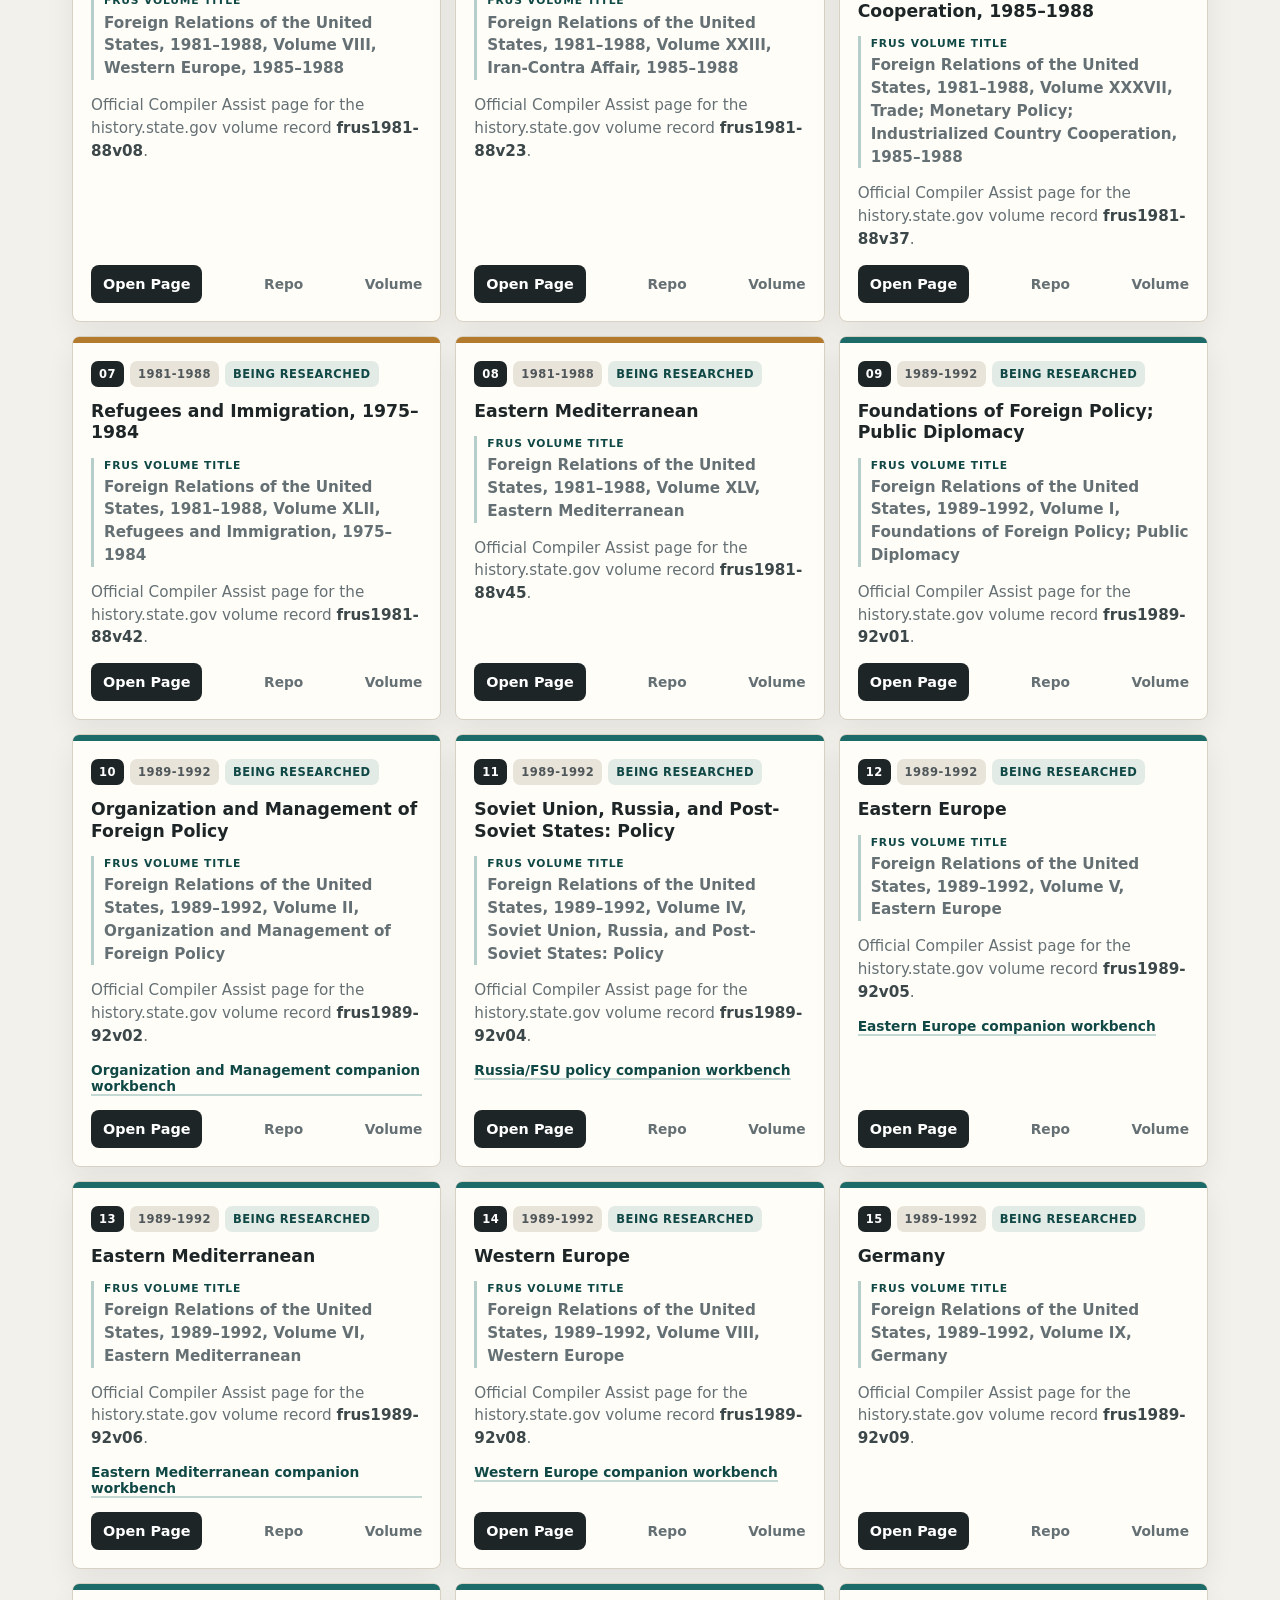
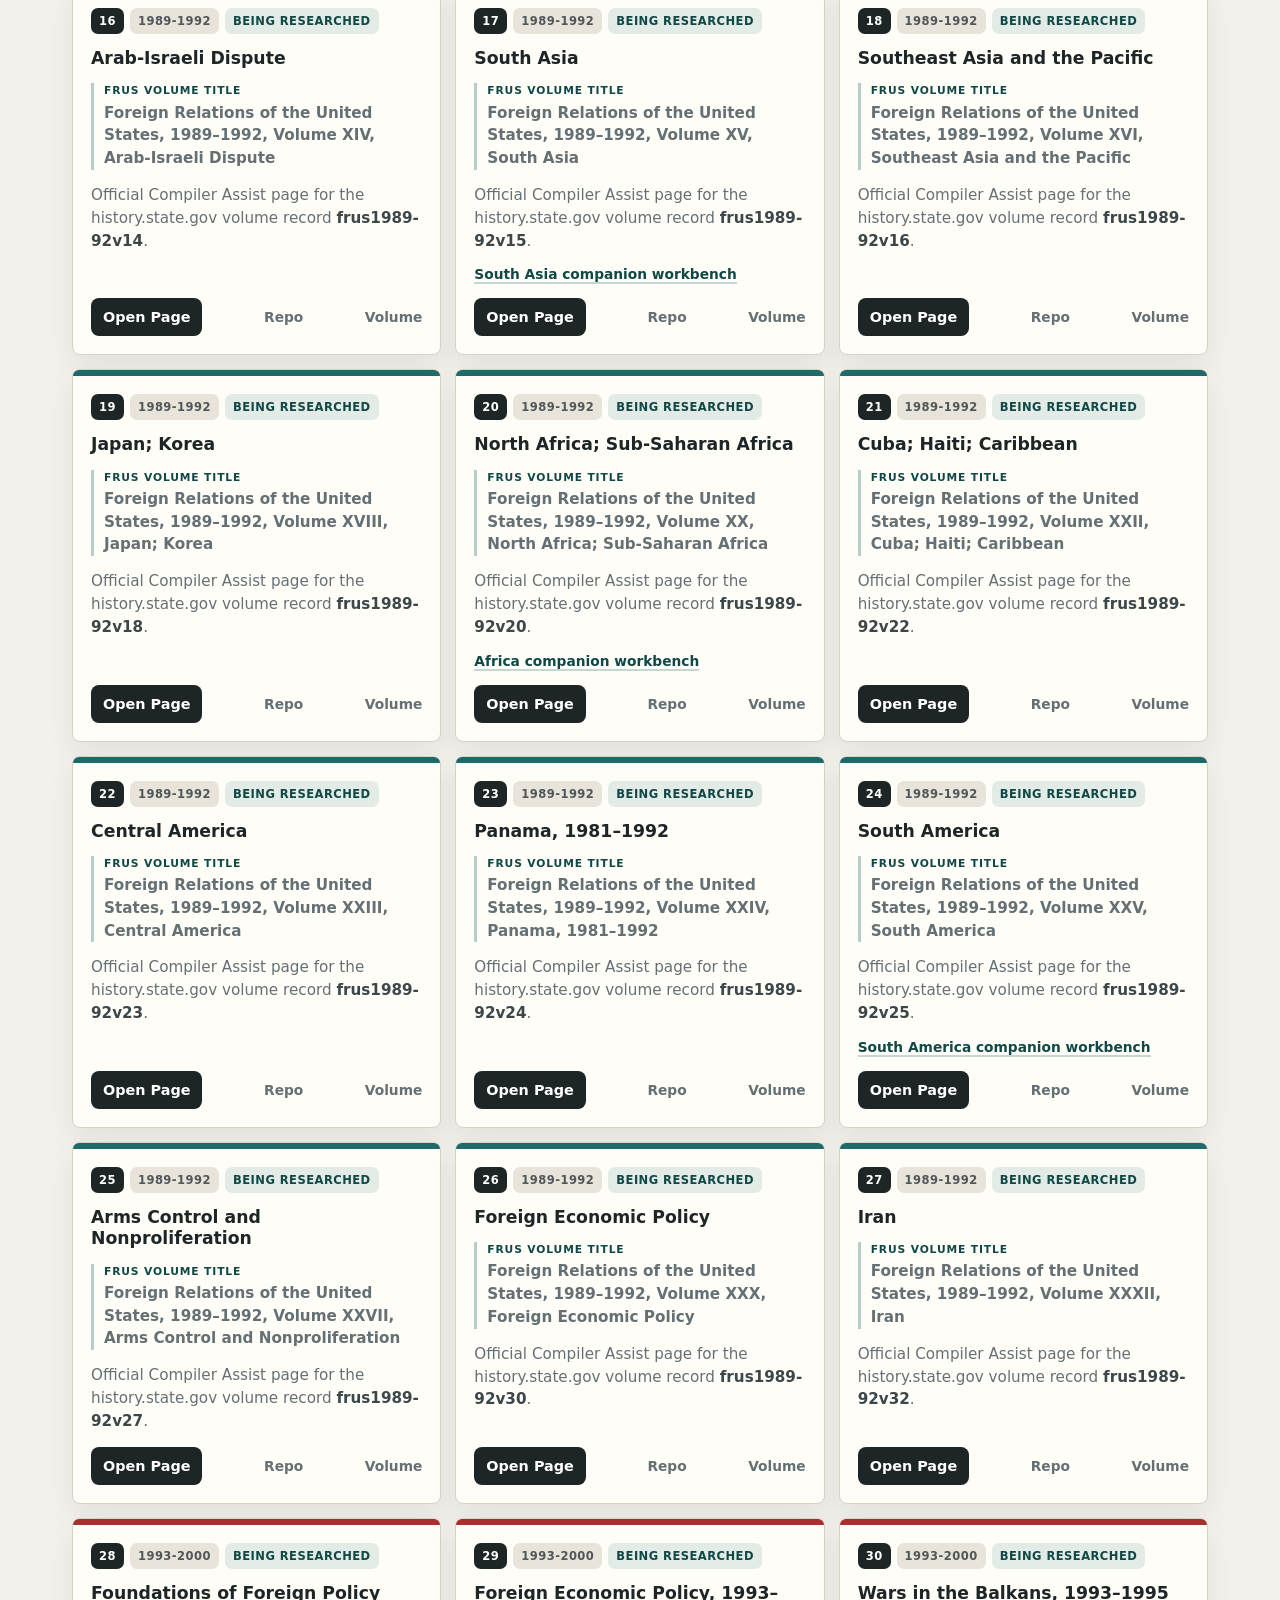
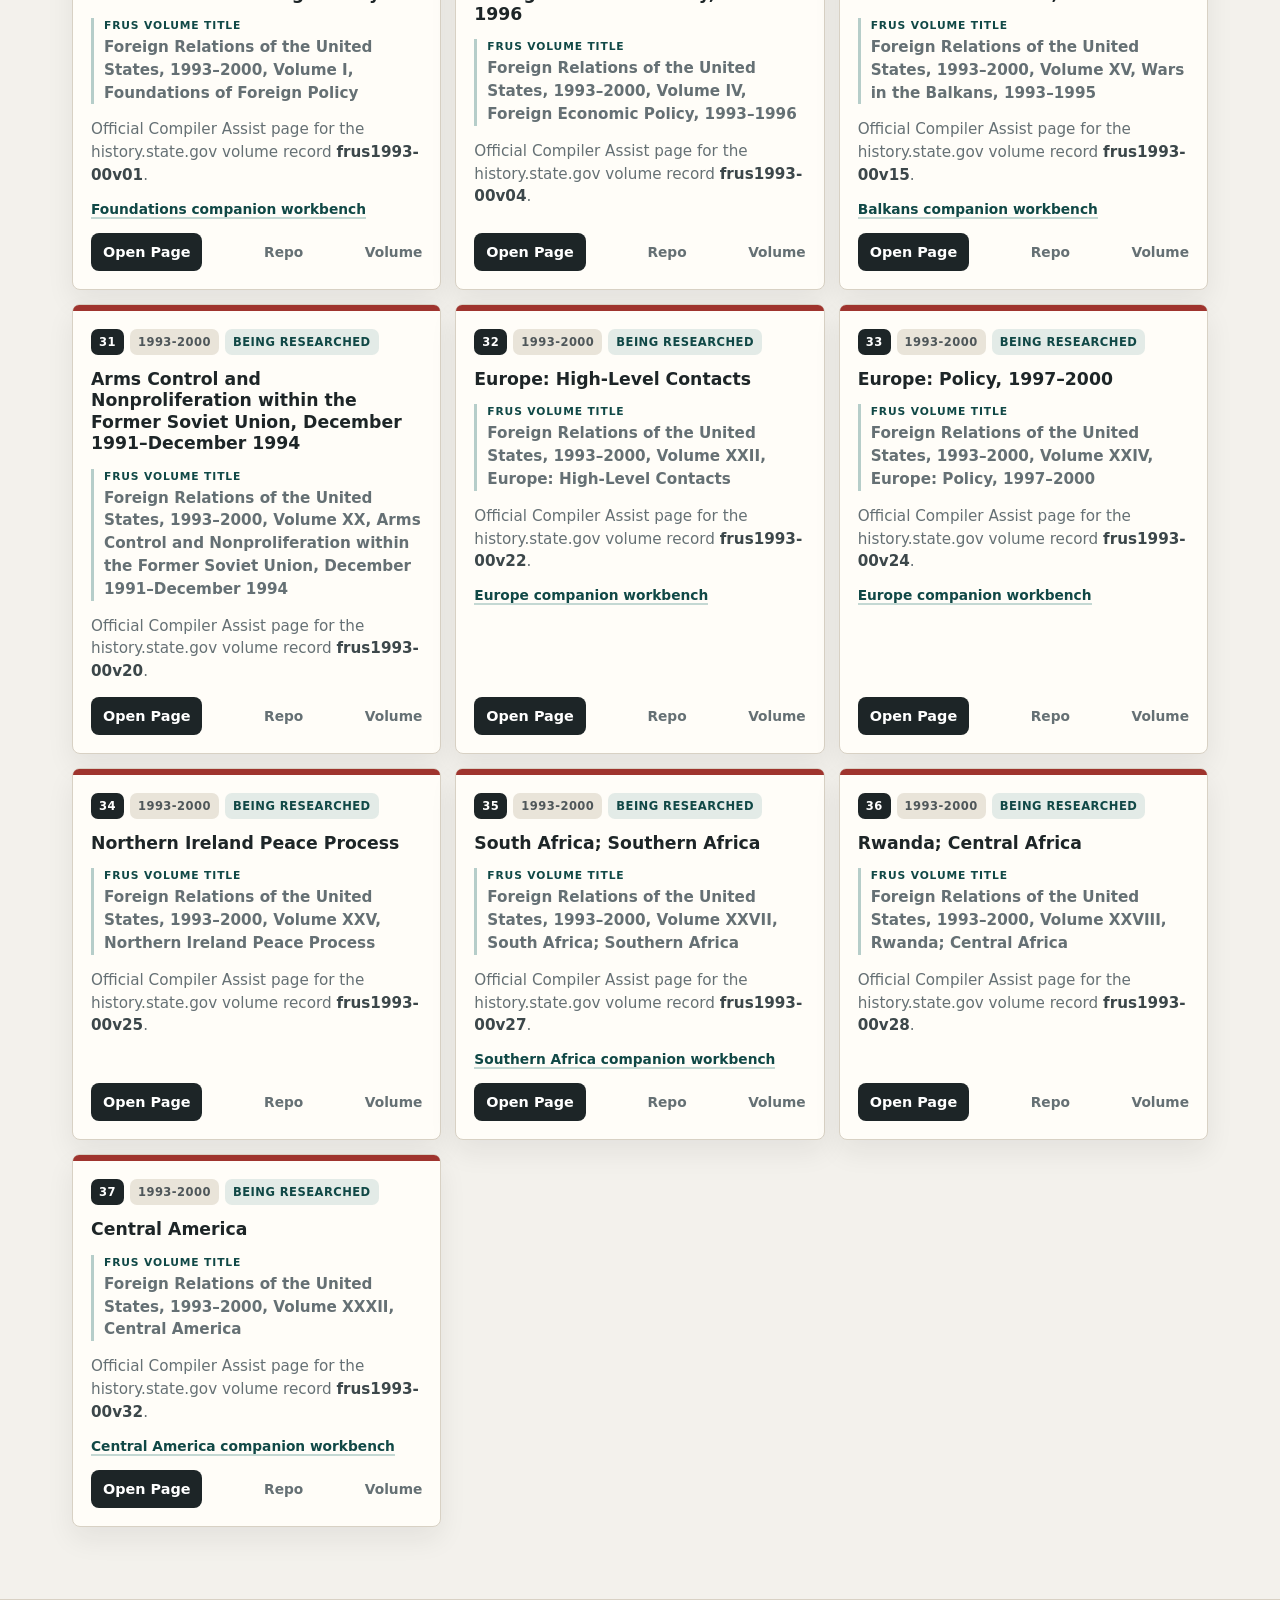
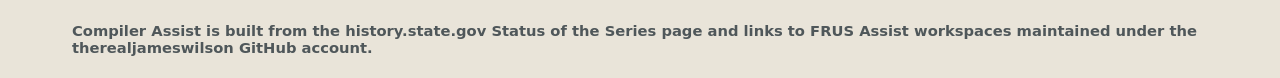
==== commit fa521d2b: "List researched FRUS assist pages" ====
--- a/index.html
+++ b/index.html
@@ -6,61 +6,48 @@
     <title>Compiler Assist</title>
     <meta
       name="description"
-      content="Compiler Assist is the main directory for FRUS Assist compiler workspaces and research pages."
+      content="Compiler Assist is the main directory for FRUS Assist pages for every volume currently listed as Being Researched on history.state.gov."
     />
     <meta property="og:title" content="Compiler Assist" />
     <meta
       property="og:description"
-      content="A central directory for FRUS Assist pages, compiler workspaces, and source-research support."
+      content="A central directory for official-order FRUS Assist pages, compiler workspaces, and source-research support."
     />
     <meta property="og:image" content="assets/compiler-assist-hero.png" />
     <style>
       :root {
-        --bg: #f4f1ea;
+        --bg: #f3f1ec;
         --surface: #fffdf8;
         --surface-strong: #ffffff;
         --ink: #1d2527;
         --muted: #657074;
-        --line: #d9d2c4;
+        --line: #d8d1c4;
         --teal: #1c6b68;
         --teal-dark: #104846;
         --red: #9f342e;
         --gold: #b27b2d;
         --blue: #315c90;
+        --olive: #63733e;
         --shadow: 0 18px 48px rgba(27, 31, 34, 0.12);
       }
-
-      * {
-        box-sizing: border-box;
-      }
-
-      html {
-        scroll-behavior: smooth;
-      }
-
+      * { box-sizing: border-box; }
+      html { scroll-behavior: smooth; }
       body {
         margin: 0;
         overflow-x: hidden;
         background: var(--bg);
         color: var(--ink);
-        font-family:
-          Inter, ui-sans-serif, system-ui, -apple-system, BlinkMacSystemFont, "Segoe UI",
-          sans-serif;
-      }
-
-      a {
-        color: inherit;
-      }
-
+        font-family: Inter, ui-sans-serif, system-ui, -apple-system, BlinkMacSystemFont, "Segoe UI", sans-serif;
+      }
+      a { color: inherit; }
       .site-header {
         position: sticky;
         top: 0;
         z-index: 20;
         border-bottom: 1px solid rgba(29, 37, 39, 0.08);
-        background: rgba(244, 241, 234, 0.92);
+        background: rgba(243, 241, 236, 0.92);
         backdrop-filter: blur(14px);
       }
-
       .nav {
         display: flex;
         align-items: center;
@@ -70,7 +57,6 @@
         margin: 0 auto;
         padding: 14px 22px;
       }
-
       .brand {
         display: inline-flex;
         align-items: center;
@@ -79,7 +65,6 @@
         font-weight: 800;
         letter-spacing: 0;
       }
-
       .brand-mark {
         display: grid;
         place-items: center;
@@ -91,7 +76,6 @@
         font-size: 0.82rem;
         font-weight: 900;
       }
-
       .nav-links {
         display: flex;
         align-items: center;
@@ -100,31 +84,18 @@
         font-size: 0.92rem;
         font-weight: 700;
       }
-
-      .nav-links a {
-        text-decoration: none;
-      }
-
-      .nav-links a:hover {
-        color: var(--teal-dark);
-      }
-
-      main {
-        min-height: 100vh;
-      }
-
+      .nav-links a { text-decoration: none; }
+      .nav-links a:hover { color: var(--teal-dark); }
+      main { min-height: 100vh; }
       .hero {
         position: relative;
         min-height: min(620px, calc(100vh - 64px));
         overflow: hidden;
-        background-image:
-          linear-gradient(90deg, rgba(10, 17, 18, 0.9) 0%, rgba(10, 17, 18, 0.72) 36%, rgba(10, 17, 18, 0.2) 66%),
-          url("assets/compiler-assist-hero.png");
+        background-image: linear-gradient(90deg, rgba(10, 17, 18, 0.91) 0%, rgba(10, 17, 18, 0.74) 38%, rgba(10, 17, 18, 0.18) 70%), url("assets/compiler-assist-hero.png");
         background-position: center;
         background-size: cover;
         color: #fff;
       }
-
       .hero-inner {
         display: grid;
         align-content: end;
@@ -133,7 +104,6 @@
         margin: 0 auto;
         padding: 88px 22px 54px;
       }
-
       .kicker {
         margin: 0 0 14px;
         color: #f4c871;
@@ -142,7 +112,6 @@
         letter-spacing: 0.18em;
         text-transform: uppercase;
       }
-
       h1 {
         min-width: 0;
         max-width: 780px;
@@ -151,23 +120,20 @@
         line-height: 0.88;
         letter-spacing: 0;
       }
-
       .hero-copy {
         min-width: 0;
-        max-width: 660px;
+        max-width: 690px;
         margin: 22px 0 0;
         color: rgba(255, 255, 255, 0.84);
         font-size: clamp(1.05rem, 1.8vw, 1.34rem);
         line-height: 1.55;
       }
-
       .stats {
         display: flex;
         flex-wrap: wrap;
         gap: 12px;
         margin-top: 28px;
       }
-
       .stat {
         display: inline-flex;
         align-items: baseline;
@@ -178,23 +144,17 @@
         padding: 10px 12px;
         background: rgba(255, 255, 255, 0.09);
       }
-
-      .stat strong {
-        font-size: 1.08rem;
-      }
-
+      .stat strong { font-size: 1.08rem; }
       .stat span {
         color: rgba(255, 255, 255, 0.76);
         font-size: 0.88rem;
         font-weight: 700;
       }
-
       .directory {
         max-width: 1180px;
         margin: 0 auto;
         padding: 34px 22px 72px;
       }
-
       .toolbar {
         display: grid;
         grid-template-columns: minmax(240px, 1fr) auto;
@@ -202,11 +162,7 @@
         gap: 16px;
         margin-bottom: 22px;
       }
-
-      .search {
-        position: relative;
-      }
-
+      .search { position: relative; }
       .search input {
         width: 100%;
         min-height: 48px;
@@ -220,12 +176,10 @@
         outline: none;
         box-shadow: 0 8px 22px rgba(27, 31, 34, 0.06);
       }
-
       .search input:focus {
         border-color: var(--teal);
         box-shadow: 0 0 0 4px rgba(28, 107, 104, 0.14);
       }
-
       .search svg {
         position: absolute;
         left: 15px;
@@ -235,14 +189,12 @@
         transform: translateY(-50%);
         color: var(--muted);
       }
-
       .filters {
         display: flex;
         flex-wrap: wrap;
         justify-content: flex-end;
         gap: 8px;
       }
-
       .filter-button {
         min-height: 40px;
         border: 1px solid var(--line);
@@ -255,13 +207,11 @@
         font-weight: 800;
         cursor: pointer;
       }
-
       .filter-button[aria-pressed="true"] {
         border-color: var(--teal);
         background: var(--teal);
         color: #fff;
       }
-
       .section-heading {
         display: flex;
         align-items: end;
@@ -269,35 +219,27 @@
         gap: 20px;
         margin: 32px 0 14px;
       }
-
       .section-heading h2 {
         margin: 0;
         font-size: clamp(1.35rem, 2.4vw, 2rem);
         letter-spacing: 0;
       }
-
       .section-heading p {
         margin: 0;
         color: var(--muted);
         font-weight: 700;
       }
-
-      .support-tools {
-        margin: 24px 0 30px;
-      }
-
+      .support-tools { margin: 24px 0 30px; }
       .support-tools h2 {
         margin: 0 0 12px;
         font-size: clamp(1.2rem, 2vw, 1.6rem);
         letter-spacing: 0;
       }
-
       .tool-grid {
         display: grid;
         grid-template-columns: repeat(2, minmax(0, 1fr));
         gap: 14px;
       }
-
       .tool-card {
         display: flex;
         min-height: 156px;
@@ -309,64 +251,46 @@
         background: var(--surface-strong);
         box-shadow: 0 12px 28px rgba(27, 31, 34, 0.07);
       }
-
       .tool-card h3 {
         margin: 0;
         font-size: 1.06rem;
         line-height: 1.25;
       }
-
       .tool-card p {
         margin: 0;
         color: var(--muted);
         font-size: 0.94rem;
         line-height: 1.5;
       }
-
       .tool-card .open-link {
         align-self: flex-start;
         margin-top: auto;
       }
-
       .grid {
         display: grid;
         grid-template-columns: repeat(3, minmax(0, 1fr));
         gap: 14px;
       }
-
       .assist-card {
         display: flex;
-        min-height: 232px;
+        min-height: 300px;
         flex-direction: column;
         border: 1px solid var(--line);
         border-radius: 8px;
         background: var(--surface);
         box-shadow: 0 12px 28px rgba(27, 31, 34, 0.07);
       }
-
-      .assist-card[hidden] {
-        display: none;
-      }
-
+      .assist-card[hidden] { display: none; }
       .card-stripe {
         height: 6px;
         border-radius: 8px 8px 0 0;
         background: var(--teal);
       }
-
-      .assist-card[data-era="1989-1992"] .card-stripe {
-        background: var(--teal);
-      }
-
-      .assist-card[data-era="1993-2000"] .card-stripe {
-        background: var(--red);
-      }
-
-      .assist-card[data-era="2001"] .card-stripe,
-      .assist-card[data-era="support"] .card-stripe {
-        background: var(--gold);
-      }
-
+      .assist-card[data-era="1917-1972"] .card-stripe { background: var(--blue); }
+      .assist-card[data-era="1956-1960"] .card-stripe { background: var(--olive); }
+      .assist-card[data-era="1981-1988"] .card-stripe { background: var(--gold); }
+      .assist-card[data-era="1989-1992"] .card-stripe { background: var(--teal); }
+      .assist-card[data-era="1993-2000"] .card-stripe { background: var(--red); }
       .card-body {
         display: flex;
         flex: 1;
@@ -374,13 +298,11 @@
         gap: 14px;
         padding: 18px;
       }
-
       .tags {
         display: flex;
         flex-wrap: wrap;
         gap: 6px;
       }
-
       .tag {
         display: inline-flex;
         align-items: center;
@@ -394,25 +316,21 @@
         letter-spacing: 0.04em;
         text-transform: uppercase;
       }
-
+      .tag.order {
+        background: var(--ink);
+        color: #fff;
+      }
       .tag.live {
         background: rgba(28, 107, 104, 0.12);
         color: var(--teal-dark);
       }
-
-      .tag.mirror {
-        background: rgba(159, 52, 46, 0.12);
-        color: #812a25;
-      }
-
       .assist-card h3 {
         margin: 0;
         color: var(--ink);
-        font-size: 1.1rem;
-        line-height: 1.22;
+        font-size: 1.08rem;
+        line-height: 1.24;
         letter-spacing: 0;
       }
-
       .volume-title {
         border-left: 3px solid rgba(28, 107, 104, 0.32);
         padding-left: 10px;
@@ -421,7 +339,6 @@
         font-weight: 800;
         line-height: 1.45;
       }
-
       .volume-title span {
         display: block;
         margin-bottom: 2px;
@@ -431,22 +348,31 @@
         letter-spacing: 0.08em;
         text-transform: uppercase;
       }
-
       .assist-card p {
         margin: 0;
         color: var(--muted);
         font-size: 0.95rem;
         line-height: 1.5;
       }
-
+      .assist-card p strong { color: #3c474a; }
+      .companion-link {
+        display: inline-flex;
+        align-self: flex-start;
+        border-bottom: 2px solid rgba(28, 107, 104, 0.26);
+        color: var(--teal-dark);
+        font-size: 0.86rem;
+        font-weight: 900;
+        text-decoration: none;
+      }
+      .companion-link:hover { border-color: var(--teal); }
       .card-footer {
         display: flex;
+        flex-wrap: wrap;
         align-items: center;
         justify-content: space-between;
         gap: 12px;
         margin-top: auto;
       }
-
       .open-link {
         display: inline-flex;
         align-items: center;
@@ -459,22 +385,14 @@
         font-size: 0.9rem;
         font-weight: 900;
       }
-
-      .open-link:hover {
-        background: var(--teal-dark);
-      }
-
+      .open-link:hover { background: var(--teal-dark); }
       .repo-link {
         color: var(--muted);
         font-size: 0.86rem;
         font-weight: 800;
         text-decoration: none;
       }
-
-      .repo-link:hover {
-        color: var(--teal-dark);
-      }
-
+      .repo-link:hover { color: var(--teal-dark); }
       .empty {
         display: none;
         border: 1px dashed var(--line);
@@ -485,16 +403,11 @@
         font-weight: 800;
         text-align: center;
       }
-
-      .empty.visible {
-        display: block;
-      }
-
+      .empty.visible { display: block; }
       footer {
         border-top: 1px solid var(--line);
         background: #e9e4d9;
       }
-
       .footer-inner {
         max-width: 1180px;
         margin: 0 auto;
@@ -503,101 +416,60 @@
         font-size: 0.92rem;
         font-weight: 700;
       }
-
-      @media (max-width: 920px) {
-        .toolbar {
-          grid-template-columns: 1fr;
-        }
-
-        .filters {
-          justify-content: flex-start;
-        }
-
-        .grid {
-          grid-template-columns: repeat(2, minmax(0, 1fr));
-        }
-
-        .tool-grid {
-          grid-template-columns: 1fr;
-        }
-      }
-
-      @media (max-width: 640px) {
+      @media (max-width: 1020px) {
+        .toolbar { grid-template-columns: 1fr; }
+        .filters { justify-content: flex-start; }
+        .grid { grid-template-columns: repeat(2, minmax(0, 1fr)); }
+      }
+      @media (max-width: 760px) {
         .nav {
           align-items: flex-start;
           flex-direction: column;
           gap: 10px;
         }
-
         .nav-links {
           width: 100%;
           overflow-x: auto;
           padding-bottom: 2px;
         }
-
-        .hero,
-        .hero-inner {
-          min-height: 560px;
-        }
-
-        .hero-inner,
-        .directory,
-        .toolbar,
-        .filters {
+        .hero, .hero-inner { min-height: 560px; }
+        .hero-inner, .directory, .toolbar, .filters {
           width: 100%;
           min-width: 0;
           max-width: 100%;
         }
-
-        .hero {
-          background-position: center right 38%;
-        }
-
+        .hero { background-position: center right 38%; }
         h1 {
           max-width: 7ch;
           font-size: clamp(3rem, 15vw, 4rem);
         }
-
         .hero-copy {
           width: 346px;
           max-width: calc(100vw - 44px);
           font-size: 1rem;
         }
-
         .filters {
           display: grid;
           grid-template-columns: repeat(2, minmax(0, 1fr));
           justify-content: flex-start;
         }
-
-        .toolbar,
-        .search,
-        .filters {
+        .toolbar, .search, .filters {
           width: 346px;
           max-width: calc(100vw - 44px);
         }
-
-        .filter-button {
-          width: 100%;
-        }
-
+        .filter-button { width: 100%; }
         .stats {
           display: grid;
           grid-template-columns: 1fr;
           max-width: 280px;
         }
-
         .section-heading {
           align-items: flex-start;
           flex-direction: column;
           gap: 6px;
         }
-
-        .grid {
-          grid-template-columns: 1fr;
-        }
-      }
-
+        .grid, .tool-grid { grid-template-columns: 1fr; }
+      }
     </style>
   </head>
   <body>
@@ -610,6 +482,7 @@
         <div class="nav-links">
           <a href="#directory">Directory</a>
           <a href="#support">Research Support</a>
+          <a href="https://history.state.gov/historicaldocuments/status-of-the-series" rel="noreferrer">Status</a>
           <a href="https://github.com/therealjameswilson/Compiler-Assist" rel="noreferrer">GitHub</a>
         </div>
       </nav>
@@ -618,16 +491,15 @@
     <main id="top">
       <section class="hero" aria-label="Compiler Assist">
         <div class="hero-inner">
-          <p class="kicker">FRUS research workspaces</p>
+          <p class="kicker">FRUS Being Researched volumes</p>
           <h1>Compiler Assist</h1>
           <p class="hero-copy">
-            A central desk for FRUS Assist pages: volume workspaces, compiler gap audits,
-            source maps, chronology tools, and archival research queues.
+            Official-order FRUS Assist pages for every volume currently listed as Being Researched on history.state.gov, with support links for source scouting and FOIA manifest work.
           </p>
           <div class="stats" aria-label="Directory summary">
-            <div class="stat"><strong>19</strong><span>assist workspaces</span></div>
-            <div class="stat"><strong>16</strong><span>live pages</span></div>
-            <div class="stat"><strong>3</strong><span>local mirrors</span></div>
+            <div class="stat"><strong>37</strong><span>researched volumes</span></div>
+            <div class="stat"><strong>37</strong><span>GitHub Pages sites</span></div>
+            <div class="stat"><strong>5</strong><span>eras represented</span></div>
             <div class="stat"><strong>2</strong><span>support tools</span></div>
           </div>
         </div>
@@ -637,20 +509,17 @@
         <div class="toolbar" aria-label="Directory controls">
           <label class="search" for="site-search">
             <svg aria-hidden="true" viewBox="0 0 24 24" fill="none">
-              <path
-                d="m21 21-4.35-4.35M10.5 18a7.5 7.5 0 1 1 0-15 7.5 7.5 0 0 1 0 15Z"
-                stroke="currentColor"
-                stroke-width="2"
-                stroke-linecap="round"
-              />
+              <path d="m21 21-4.35-4.35M10.5 18a7.5 7.5 0 1 1 0-15 7.5 7.5 0 0 1 0 15Z" stroke="currentColor" stroke-width="2" stroke-linecap="round" />
             </svg>
-            <input id="site-search" type="search" placeholder="Search volumes, regions, or topics" />
+            <input id="site-search" type="search" placeholder="Search volumes, regions, topics, or FRUS IDs" />
           </label>
           <div class="filters" role="group" aria-label="Filter by era">
             <button class="filter-button" type="button" data-filter="all" aria-pressed="true">All</button>
+            <button class="filter-button" type="button" data-filter="1917-1972" aria-pressed="false">1917-1972</button>
+            <button class="filter-button" type="button" data-filter="1956-1960" aria-pressed="false">1956-1960</button>
+            <button class="filter-button" type="button" data-filter="1981-1988" aria-pressed="false">1981-1988</button>
             <button class="filter-button" type="button" data-filter="1989-1992" aria-pressed="false">1989-1992</button>
             <button class="filter-button" type="button" data-filter="1993-2000" aria-pressed="false">1993-2000</button>
-            <button class="filter-button" type="button" data-filter="2001" aria-pressed="false">2001</button>
           </div>
         </div>
 
@@ -673,277 +542,602 @@
         </section>
 
         <div class="section-heading">
-          <h2>Assist Pages</h2>
-          <p><span id="result-count">19</span> shown</p>
+          <h2>Being Researched Volume Pages</h2>
+          <p><span id="result-count">37</span> shown</p>
         </div>
 
         <div class="grid" id="assist-grid">
-          <article class="assist-card" data-era="1989-1992" data-search="organization management foreign policy volume ii org man 89 92 intelligence nsc administration">
-            <div class="card-stripe"></div>
-            <div class="card-body">
-              <div class="tags"><span class="tag">1989-1992</span><span class="tag live">Live</span></div>
+          <article class="assist-card" data-era="1917-1972" data-search="1917-1972, volume ii, public diplomacy, the interwar period frus1917-72pubdipv02 frus-1917-72pubdipv02-assist public diplomacy, the interwar period">
+            <div class="card-stripe"></div>
+            <div class="card-body">
+              <div class="tags"><span class="tag order">01</span><span class="tag">1917-1972</span><span class="tag live">Being Researched</span></div>
+              <h3>Public Diplomacy, The Interwar Period</h3>
+              <p class="volume-title"><span>FRUS volume title</span>Foreign Relations of the United States, 1917&ndash;1972, Volume II, Public Diplomacy, The Interwar Period</p>
+              <p>Official Compiler Assist page for the history.state.gov volume record <strong>frus1917-72PubDipv02</strong>.</p>
+              
+              <div class="card-footer">
+                <a class="open-link" href="https://therealjameswilson.github.io/frus-1917-72pubdipv02-assist/" rel="noreferrer">Open Page</a>
+                <a class="repo-link" href="https://github.com/therealjameswilson/frus-1917-72pubdipv02-assist" rel="noreferrer">Repo</a>
+                <a class="repo-link" href="https://history.state.gov/historicaldocuments/frus1917-72PubDipv02" rel="noreferrer">Volume</a>
+              </div>
+            </div>
+          </article>
+
+          <article class="assist-card" data-era="1917-1972" data-search="1917-1972, volume iii, public diplomacy, world war ii frus1917-72pubdipv03 frus-1917-72pubdipv03-assist public diplomacy, world war ii">
+            <div class="card-stripe"></div>
+            <div class="card-body">
+              <div class="tags"><span class="tag order">02</span><span class="tag">1917-1972</span><span class="tag live">Being Researched</span></div>
+              <h3>Public Diplomacy, World War II</h3>
+              <p class="volume-title"><span>FRUS volume title</span>Foreign Relations of the United States, 1917&ndash;1972, Volume III, Public Diplomacy, World War II</p>
+              <p>Official Compiler Assist page for the history.state.gov volume record <strong>frus1917-72PubDipv03</strong>.</p>
+              
+              <div class="card-footer">
+                <a class="open-link" href="https://therealjameswilson.github.io/frus-1917-72pubdipv03-assist/" rel="noreferrer">Open Page</a>
+                <a class="repo-link" href="https://github.com/therealjameswilson/frus-1917-72pubdipv03-assist" rel="noreferrer">Repo</a>
+                <a class="repo-link" href="https://history.state.gov/historicaldocuments/frus1917-72PubDipv03" rel="noreferrer">Volume</a>
+              </div>
+            </div>
+          </article>
+
+          <article class="assist-card" data-era="1956-1960" data-search="1956-1960, the intelligence community frus1956-60intelcom frus-1956-60intelcom-assist 1956-1960, the intelligence community">
+            <div class="card-stripe"></div>
+            <div class="card-body">
+              <div class="tags"><span class="tag order">03</span><span class="tag">1956-1960</span><span class="tag live">Being Researched</span></div>
+              <h3>1956&ndash;1960, The Intelligence Community</h3>
+              <p class="volume-title"><span>FRUS volume title</span>Foreign Relations of the United States, 1956&ndash;1960, The Intelligence Community</p>
+              <p>Official Compiler Assist page for the history.state.gov volume record <strong>frus1956-60IntelCom</strong>.</p>
+              
+              <div class="card-footer">
+                <a class="open-link" href="https://therealjameswilson.github.io/frus-1956-60intelcom-assist/" rel="noreferrer">Open Page</a>
+                <a class="repo-link" href="https://github.com/therealjameswilson/frus-1956-60intelcom-assist" rel="noreferrer">Repo</a>
+                <a class="repo-link" href="https://history.state.gov/historicaldocuments/frus1956-60IntelCom" rel="noreferrer">Volume</a>
+              </div>
+            </div>
+          </article>
+
+          <article class="assist-card" data-era="1981-1988" data-search="1981-1988, volume viii, western europe, 1985-1988 frus1981-88v08 frus-1981-88v08-assist western europe, 1985-1988">
+            <div class="card-stripe"></div>
+            <div class="card-body">
+              <div class="tags"><span class="tag order">04</span><span class="tag">1981-1988</span><span class="tag live">Being Researched</span></div>
+              <h3>Western Europe, 1985&ndash;1988</h3>
+              <p class="volume-title"><span>FRUS volume title</span>Foreign Relations of the United States, 1981&ndash;1988, Volume VIII, Western Europe, 1985&ndash;1988</p>
+              <p>Official Compiler Assist page for the history.state.gov volume record <strong>frus1981-88v08</strong>.</p>
+              
+              <div class="card-footer">
+                <a class="open-link" href="https://therealjameswilson.github.io/frus-1981-88v08-assist/" rel="noreferrer">Open Page</a>
+                <a class="repo-link" href="https://github.com/therealjameswilson/frus-1981-88v08-assist" rel="noreferrer">Repo</a>
+                <a class="repo-link" href="https://history.state.gov/historicaldocuments/frus1981-88v08" rel="noreferrer">Volume</a>
+              </div>
+            </div>
+          </article>
+
+          <article class="assist-card" data-era="1981-1988" data-search="1981-1988, volume xxiii, iran-contra affair, 1985-1988 frus1981-88v23 frus-1981-88v23-assist iran-contra affair, 1985-1988">
+            <div class="card-stripe"></div>
+            <div class="card-body">
+              <div class="tags"><span class="tag order">05</span><span class="tag">1981-1988</span><span class="tag live">Being Researched</span></div>
+              <h3>Iran-Contra Affair, 1985&ndash;1988</h3>
+              <p class="volume-title"><span>FRUS volume title</span>Foreign Relations of the United States, 1981&ndash;1988, Volume XXIII, Iran-Contra Affair, 1985&ndash;1988</p>
+              <p>Official Compiler Assist page for the history.state.gov volume record <strong>frus1981-88v23</strong>.</p>
+              
+              <div class="card-footer">
+                <a class="open-link" href="https://therealjameswilson.github.io/frus-1981-88v23-assist/" rel="noreferrer">Open Page</a>
+                <a class="repo-link" href="https://github.com/therealjameswilson/frus-1981-88v23-assist" rel="noreferrer">Repo</a>
+                <a class="repo-link" href="https://history.state.gov/historicaldocuments/frus1981-88v23" rel="noreferrer">Volume</a>
+              </div>
+            </div>
+          </article>
+
+          <article class="assist-card" data-era="1981-1988" data-search="1981-1988, volume xxxvii, trade; monetary policy; industrialized country cooperation, 1985-1988 frus1981-88v37 frus-1981-88v37-assist trade; monetary policy; industrialized country cooperation, 1985-1988">
+            <div class="card-stripe"></div>
+            <div class="card-body">
+              <div class="tags"><span class="tag order">06</span><span class="tag">1981-1988</span><span class="tag live">Being Researched</span></div>
+              <h3>Trade; Monetary Policy; Industrialized Country Cooperation, 1985&ndash;1988</h3>
+              <p class="volume-title"><span>FRUS volume title</span>Foreign Relations of the United States, 1981&ndash;1988, Volume XXXVII, Trade; Monetary Policy; Industrialized Country Cooperation, 1985&ndash;1988</p>
+              <p>Official Compiler Assist page for the history.state.gov volume record <strong>frus1981-88v37</strong>.</p>
+              
+              <div class="card-footer">
+                <a class="open-link" href="https://therealjameswilson.github.io/frus-1981-88v37-assist/" rel="noreferrer">Open Page</a>
+                <a class="repo-link" href="https://github.com/therealjameswilson/frus-1981-88v37-assist" rel="noreferrer">Repo</a>
+                <a class="repo-link" href="https://history.state.gov/historicaldocuments/frus1981-88v37" rel="noreferrer">Volume</a>
+              </div>
+            </div>
+          </article>
+
+          <article class="assist-card" data-era="1981-1988" data-search="1981-1988, volume xlii, refugees and immigration, 1975-1984 frus1981-88v42 frus-1981-88v42-assist refugees and immigration, 1975-1984">
+            <div class="card-stripe"></div>
+            <div class="card-body">
+              <div class="tags"><span class="tag order">07</span><span class="tag">1981-1988</span><span class="tag live">Being Researched</span></div>
+              <h3>Refugees and Immigration, 1975&ndash;1984</h3>
+              <p class="volume-title"><span>FRUS volume title</span>Foreign Relations of the United States, 1981&ndash;1988, Volume XLII, Refugees and Immigration, 1975&ndash;1984</p>
+              <p>Official Compiler Assist page for the history.state.gov volume record <strong>frus1981-88v42</strong>.</p>
+              
+              <div class="card-footer">
+                <a class="open-link" href="https://therealjameswilson.github.io/frus-1981-88v42-assist/" rel="noreferrer">Open Page</a>
+                <a class="repo-link" href="https://github.com/therealjameswilson/frus-1981-88v42-assist" rel="noreferrer">Repo</a>
+                <a class="repo-link" href="https://history.state.gov/historicaldocuments/frus1981-88v42" rel="noreferrer">Volume</a>
+              </div>
+            </div>
+          </article>
+
+          <article class="assist-card" data-era="1981-1988" data-search="1981-1988, volume xlv, eastern mediterranean frus1981-88v45 frus-1981-88v45-assist eastern mediterranean">
+            <div class="card-stripe"></div>
+            <div class="card-body">
+              <div class="tags"><span class="tag order">08</span><span class="tag">1981-1988</span><span class="tag live">Being Researched</span></div>
+              <h3>Eastern Mediterranean</h3>
+              <p class="volume-title"><span>FRUS volume title</span>Foreign Relations of the United States, 1981&ndash;1988, Volume XLV, Eastern Mediterranean</p>
+              <p>Official Compiler Assist page for the history.state.gov volume record <strong>frus1981-88v45</strong>.</p>
+              
+              <div class="card-footer">
+                <a class="open-link" href="https://therealjameswilson.github.io/frus-1981-88v45-assist/" rel="noreferrer">Open Page</a>
+                <a class="repo-link" href="https://github.com/therealjameswilson/frus-1981-88v45-assist" rel="noreferrer">Repo</a>
+                <a class="repo-link" href="https://history.state.gov/historicaldocuments/frus1981-88v45" rel="noreferrer">Volume</a>
+              </div>
+            </div>
+          </article>
+
+          <article class="assist-card" data-era="1989-1992" data-search="1989-1992, volume i, foundations of foreign policy; public diplomacy frus1989-92v01 frus-1989-92v01-assist foundations of foreign policy; public diplomacy">
+            <div class="card-stripe"></div>
+            <div class="card-body">
+              <div class="tags"><span class="tag order">09</span><span class="tag">1989-1992</span><span class="tag live">Being Researched</span></div>
+              <h3>Foundations of Foreign Policy; Public Diplomacy</h3>
+              <p class="volume-title"><span>FRUS volume title</span>Foreign Relations of the United States, 1989&ndash;1992, Volume I, Foundations of Foreign Policy; Public Diplomacy</p>
+              <p>Official Compiler Assist page for the history.state.gov volume record <strong>frus1989-92v01</strong>.</p>
+              
+              <div class="card-footer">
+                <a class="open-link" href="https://therealjameswilson.github.io/frus-1989-92v01-assist/" rel="noreferrer">Open Page</a>
+                <a class="repo-link" href="https://github.com/therealjameswilson/frus-1989-92v01-assist" rel="noreferrer">Repo</a>
+                <a class="repo-link" href="https://history.state.gov/historicaldocuments/frus1989-92v01" rel="noreferrer">Volume</a>
+              </div>
+            </div>
+          </article>
+
+          <article class="assist-card" data-era="1989-1992" data-search="1989-1992, volume ii, organization and management of foreign policy frus1989-92v02 frus-1989-92v02-assist organization and management of foreign policy">
+            <div class="card-stripe"></div>
+            <div class="card-body">
+              <div class="tags"><span class="tag order">10</span><span class="tag">1989-1992</span><span class="tag live">Being Researched</span></div>
               <h3>Organization and Management of Foreign Policy</h3>
-              <p class="volume-title"><span>FRUS volume</span>Foreign Relations of the United States, 1989&ndash;1992, Volume II, Organization and Management of Foreign Policy</p>
-              <p>Volume II working repository for NSC organization, intelligence matters, front matter, and source discovery.</p>
-              <div class="card-footer">
-                <a class="open-link" href="https://therealjameswilson.github.io/org-man-89-92/" rel="noreferrer">Open Page</a>
-                <a class="repo-link" href="https://github.com/therealjameswilson/org-man-89-92" rel="noreferrer">Repo</a>
-              </div>
-            </div>
-          </article>
-
-          <article class="assist-card" data-era="1989-1992" data-search="soviet union russia post soviet states policy files volume iv russia fsu 89 92">
-            <div class="card-stripe"></div>
-            <div class="card-body">
-              <div class="tags"><span class="tag">1989-1992</span><span class="tag live">Live</span></div>
+              <p class="volume-title"><span>FRUS volume title</span>Foreign Relations of the United States, 1989&ndash;1992, Volume II, Organization and Management of Foreign Policy</p>
+              <p>Official Compiler Assist page for the history.state.gov volume record <strong>frus1989-92v02</strong>.</p>
+              <a class="companion-link" href="https://therealjameswilson.github.io/org-man-89-92/" rel="noreferrer">Organization and Management companion workbench</a>
+              <div class="card-footer">
+                <a class="open-link" href="https://therealjameswilson.github.io/frus-1989-92v02-assist/" rel="noreferrer">Open Page</a>
+                <a class="repo-link" href="https://github.com/therealjameswilson/frus-1989-92v02-assist" rel="noreferrer">Repo</a>
+                <a class="repo-link" href="https://history.state.gov/historicaldocuments/frus1989-92v02" rel="noreferrer">Volume</a>
+              </div>
+            </div>
+          </article>
+
+          <article class="assist-card" data-era="1989-1992" data-search="1989-1992, volume iv, soviet union, russia, and post-soviet states: policy frus1989-92v04 frus-1989-92v04-assist soviet union, russia, and post-soviet states: policy">
+            <div class="card-stripe"></div>
+            <div class="card-body">
+              <div class="tags"><span class="tag order">11</span><span class="tag">1989-1992</span><span class="tag live">Being Researched</span></div>
               <h3>Soviet Union, Russia, and Post-Soviet States: Policy</h3>
-              <p class="volume-title"><span>FRUS volume</span>Foreign Relations of the United States, 1989&ndash;1992, Volume IV, Soviet Union, Russia, and Post-Soviet States: Policy</p>
-              <p>Volume IV workspace for policy files, republic transitions, high-level contacts, and source-map records.</p>
-              <div class="card-footer">
-                <a class="open-link" href="https://therealjameswilson.github.io/89-92-RussiaFSU-Policy/" rel="noreferrer">Open Page</a>
-                <a class="repo-link" href="https://github.com/therealjameswilson/89-92-RussiaFSU-Policy" rel="noreferrer">Repo</a>
-              </div>
-            </div>
-          </article>
-
-          <article class="assist-card" data-era="1989-1992" data-search="greece cyprus turkey regional files volume vi gct 89 92">
-            <div class="card-stripe"></div>
-            <div class="card-body">
-              <div class="tags"><span class="tag">1989-1992</span><span class="tag live">Live</span></div>
-              <h3>Greece, Cyprus, Turkey, and Regional Files</h3>
-              <p class="volume-title"><span>FRUS volume</span>Foreign Relations of the United States, 1989&ndash;1992, Volume VI, Eastern Mediterranean</p>
-              <p>Volume VI research assistant for regional records, source trails, and compiler-ready leads.</p>
-              <div class="card-footer">
-                <a class="open-link" href="https://therealjameswilson.github.io/GCT-89-92/" rel="noreferrer">Open Page</a>
-                <a class="repo-link" href="https://github.com/therealjameswilson/GCT-89-92" rel="noreferrer">Repo</a>
-              </div>
-            </div>
-          </article>
-
-          <article class="assist-card" data-era="1989-1992" data-search="western europe memcons telcons volume viii bush41 western europe germany france united kingdom">
-            <div class="card-stripe"></div>
-            <div class="card-body">
-              <div class="tags"><span class="tag">1989-1992</span><span class="tag live">Live</span></div>
-              <h3>Western Europe Memcons and Telcons</h3>
-              <p class="volume-title"><span>FRUS volume</span>Foreign Relations of the United States, 1989&ndash;1992, Volume VIII, Western Europe</p>
-              <p>Volume VIII workspace for Western Europe leader conversations, country chapters, and document packets.</p>
-              <div class="card-footer">
-                <a class="open-link" href="https://therealjameswilson.github.io/Bush41-Western-Europe/" rel="noreferrer">Open Page</a>
-                <a class="repo-link" href="https://github.com/therealjameswilson/Bush41-Western-Europe" rel="noreferrer">Repo</a>
-              </div>
-            </div>
-          </article>
-
-          <article class="assist-card" data-era="1989-1992" data-search="north africa sub saharan africa volume xx northafrica 89 92">
-            <div class="card-stripe"></div>
-            <div class="card-body">
-              <div class="tags"><span class="tag">1989-1992</span><span class="tag live">Live</span></div>
+              <p class="volume-title"><span>FRUS volume title</span>Foreign Relations of the United States, 1989&ndash;1992, Volume IV, Soviet Union, Russia, and Post-Soviet States: Policy</p>
+              <p>Official Compiler Assist page for the history.state.gov volume record <strong>frus1989-92v04</strong>.</p>
+              <a class="companion-link" href="https://therealjameswilson.github.io/89-92-RussiaFSU-Policy/" rel="noreferrer">Russia/FSU policy companion workbench</a>
+              <div class="card-footer">
+                <a class="open-link" href="https://therealjameswilson.github.io/frus-1989-92v04-assist/" rel="noreferrer">Open Page</a>
+                <a class="repo-link" href="https://github.com/therealjameswilson/frus-1989-92v04-assist" rel="noreferrer">Repo</a>
+                <a class="repo-link" href="https://history.state.gov/historicaldocuments/frus1989-92v04" rel="noreferrer">Volume</a>
+              </div>
+            </div>
+          </article>
+
+          <article class="assist-card" data-era="1989-1992" data-search="1989-1992, volume v, eastern europe frus1989-92v05 frus-1989-92v05-assist eastern europe">
+            <div class="card-stripe"></div>
+            <div class="card-body">
+              <div class="tags"><span class="tag order">12</span><span class="tag">1989-1992</span><span class="tag live">Being Researched</span></div>
+              <h3>Eastern Europe</h3>
+              <p class="volume-title"><span>FRUS volume title</span>Foreign Relations of the United States, 1989&ndash;1992, Volume V, Eastern Europe</p>
+              <p>Official Compiler Assist page for the history.state.gov volume record <strong>frus1989-92v05</strong>.</p>
+              <a class="companion-link" href="https://therealjameswilson.github.io/EE-89-92/" rel="noreferrer">Eastern Europe companion workbench</a>
+              <div class="card-footer">
+                <a class="open-link" href="https://therealjameswilson.github.io/frus-1989-92v05-assist/" rel="noreferrer">Open Page</a>
+                <a class="repo-link" href="https://github.com/therealjameswilson/frus-1989-92v05-assist" rel="noreferrer">Repo</a>
+                <a class="repo-link" href="https://history.state.gov/historicaldocuments/frus1989-92v05" rel="noreferrer">Volume</a>
+              </div>
+            </div>
+          </article>
+
+          <article class="assist-card" data-era="1989-1992" data-search="1989-1992, volume vi, eastern mediterranean frus1989-92v06 frus-1989-92v06-assist eastern mediterranean">
+            <div class="card-stripe"></div>
+            <div class="card-body">
+              <div class="tags"><span class="tag order">13</span><span class="tag">1989-1992</span><span class="tag live">Being Researched</span></div>
+              <h3>Eastern Mediterranean</h3>
+              <p class="volume-title"><span>FRUS volume title</span>Foreign Relations of the United States, 1989&ndash;1992, Volume VI, Eastern Mediterranean</p>
+              <p>Official Compiler Assist page for the history.state.gov volume record <strong>frus1989-92v06</strong>.</p>
+              <a class="companion-link" href="https://therealjameswilson.github.io/GCT-89-92/" rel="noreferrer">Eastern Mediterranean companion workbench</a>
+              <div class="card-footer">
+                <a class="open-link" href="https://therealjameswilson.github.io/frus-1989-92v06-assist/" rel="noreferrer">Open Page</a>
+                <a class="repo-link" href="https://github.com/therealjameswilson/frus-1989-92v06-assist" rel="noreferrer">Repo</a>
+                <a class="repo-link" href="https://history.state.gov/historicaldocuments/frus1989-92v06" rel="noreferrer">Volume</a>
+              </div>
+            </div>
+          </article>
+
+          <article class="assist-card" data-era="1989-1992" data-search="1989-1992, volume viii, western europe frus1989-92v08 frus-1989-92v08-assist western europe">
+            <div class="card-stripe"></div>
+            <div class="card-body">
+              <div class="tags"><span class="tag order">14</span><span class="tag">1989-1992</span><span class="tag live">Being Researched</span></div>
+              <h3>Western Europe</h3>
+              <p class="volume-title"><span>FRUS volume title</span>Foreign Relations of the United States, 1989&ndash;1992, Volume VIII, Western Europe</p>
+              <p>Official Compiler Assist page for the history.state.gov volume record <strong>frus1989-92v08</strong>.</p>
+              <a class="companion-link" href="https://therealjameswilson.github.io/Bush41-Western-Europe/" rel="noreferrer">Western Europe companion workbench</a>
+              <div class="card-footer">
+                <a class="open-link" href="https://therealjameswilson.github.io/frus-1989-92v08-assist/" rel="noreferrer">Open Page</a>
+                <a class="repo-link" href="https://github.com/therealjameswilson/frus-1989-92v08-assist" rel="noreferrer">Repo</a>
+                <a class="repo-link" href="https://history.state.gov/historicaldocuments/frus1989-92v08" rel="noreferrer">Volume</a>
+              </div>
+            </div>
+          </article>
+
+          <article class="assist-card" data-era="1989-1992" data-search="1989-1992, volume ix, germany frus1989-92v09 frus-1989-92v09-assist germany">
+            <div class="card-stripe"></div>
+            <div class="card-body">
+              <div class="tags"><span class="tag order">15</span><span class="tag">1989-1992</span><span class="tag live">Being Researched</span></div>
+              <h3>Germany</h3>
+              <p class="volume-title"><span>FRUS volume title</span>Foreign Relations of the United States, 1989&ndash;1992, Volume IX, Germany</p>
+              <p>Official Compiler Assist page for the history.state.gov volume record <strong>frus1989-92v09</strong>.</p>
+              
+              <div class="card-footer">
+                <a class="open-link" href="https://therealjameswilson.github.io/frus-1989-92v09-assist/" rel="noreferrer">Open Page</a>
+                <a class="repo-link" href="https://github.com/therealjameswilson/frus-1989-92v09-assist" rel="noreferrer">Repo</a>
+                <a class="repo-link" href="https://history.state.gov/historicaldocuments/frus1989-92v09" rel="noreferrer">Volume</a>
+              </div>
+            </div>
+          </article>
+
+          <article class="assist-card" data-era="1989-1992" data-search="1989-1992, volume xiv, arab-israeli dispute frus1989-92v14 frus-1989-92v14-assist arab-israeli dispute">
+            <div class="card-stripe"></div>
+            <div class="card-body">
+              <div class="tags"><span class="tag order">16</span><span class="tag">1989-1992</span><span class="tag live">Being Researched</span></div>
+              <h3>Arab-Israeli Dispute</h3>
+              <p class="volume-title"><span>FRUS volume title</span>Foreign Relations of the United States, 1989&ndash;1992, Volume XIV, Arab-Israeli Dispute</p>
+              <p>Official Compiler Assist page for the history.state.gov volume record <strong>frus1989-92v14</strong>.</p>
+              
+              <div class="card-footer">
+                <a class="open-link" href="https://therealjameswilson.github.io/frus-1989-92v14-assist/" rel="noreferrer">Open Page</a>
+                <a class="repo-link" href="https://github.com/therealjameswilson/frus-1989-92v14-assist" rel="noreferrer">Repo</a>
+                <a class="repo-link" href="https://history.state.gov/historicaldocuments/frus1989-92v14" rel="noreferrer">Volume</a>
+              </div>
+            </div>
+          </article>
+
+          <article class="assist-card" data-era="1989-1992" data-search="1989-1992, volume xv, south asia frus1989-92v15 frus-1989-92v15-assist south asia">
+            <div class="card-stripe"></div>
+            <div class="card-body">
+              <div class="tags"><span class="tag order">17</span><span class="tag">1989-1992</span><span class="tag live">Being Researched</span></div>
+              <h3>South Asia</h3>
+              <p class="volume-title"><span>FRUS volume title</span>Foreign Relations of the United States, 1989&ndash;1992, Volume XV, South Asia</p>
+              <p>Official Compiler Assist page for the history.state.gov volume record <strong>frus1989-92v15</strong>.</p>
+              <a class="companion-link" href="https://therealjameswilson.github.io/Bush41-SouthAsia/" rel="noreferrer">South Asia companion workbench</a>
+              <div class="card-footer">
+                <a class="open-link" href="https://therealjameswilson.github.io/frus-1989-92v15-assist/" rel="noreferrer">Open Page</a>
+                <a class="repo-link" href="https://github.com/therealjameswilson/frus-1989-92v15-assist" rel="noreferrer">Repo</a>
+                <a class="repo-link" href="https://history.state.gov/historicaldocuments/frus1989-92v15" rel="noreferrer">Volume</a>
+              </div>
+            </div>
+          </article>
+
+          <article class="assist-card" data-era="1989-1992" data-search="1989-1992, volume xvi, southeast asia and the pacific frus1989-92v16 frus-1989-92v16-assist southeast asia and the pacific">
+            <div class="card-stripe"></div>
+            <div class="card-body">
+              <div class="tags"><span class="tag order">18</span><span class="tag">1989-1992</span><span class="tag live">Being Researched</span></div>
+              <h3>Southeast Asia and the Pacific</h3>
+              <p class="volume-title"><span>FRUS volume title</span>Foreign Relations of the United States, 1989&ndash;1992, Volume XVI, Southeast Asia and the Pacific</p>
+              <p>Official Compiler Assist page for the history.state.gov volume record <strong>frus1989-92v16</strong>.</p>
+              
+              <div class="card-footer">
+                <a class="open-link" href="https://therealjameswilson.github.io/frus-1989-92v16-assist/" rel="noreferrer">Open Page</a>
+                <a class="repo-link" href="https://github.com/therealjameswilson/frus-1989-92v16-assist" rel="noreferrer">Repo</a>
+                <a class="repo-link" href="https://history.state.gov/historicaldocuments/frus1989-92v16" rel="noreferrer">Volume</a>
+              </div>
+            </div>
+          </article>
+
+          <article class="assist-card" data-era="1989-1992" data-search="1989-1992, volume xviii, japan; korea frus1989-92v18 frus-1989-92v18-assist japan; korea">
+            <div class="card-stripe"></div>
+            <div class="card-body">
+              <div class="tags"><span class="tag order">19</span><span class="tag">1989-1992</span><span class="tag live">Being Researched</span></div>
+              <h3>Japan; Korea</h3>
+              <p class="volume-title"><span>FRUS volume title</span>Foreign Relations of the United States, 1989&ndash;1992, Volume XVIII, Japan; Korea</p>
+              <p>Official Compiler Assist page for the history.state.gov volume record <strong>frus1989-92v18</strong>.</p>
+              
+              <div class="card-footer">
+                <a class="open-link" href="https://therealjameswilson.github.io/frus-1989-92v18-assist/" rel="noreferrer">Open Page</a>
+                <a class="repo-link" href="https://github.com/therealjameswilson/frus-1989-92v18-assist" rel="noreferrer">Repo</a>
+                <a class="repo-link" href="https://history.state.gov/historicaldocuments/frus1989-92v18" rel="noreferrer">Volume</a>
+              </div>
+            </div>
+          </article>
+
+          <article class="assist-card" data-era="1989-1992" data-search="1989-1992, volume xx, north africa; sub-saharan africa frus1989-92v20 frus-1989-92v20-assist north africa; sub-saharan africa">
+            <div class="card-stripe"></div>
+            <div class="card-body">
+              <div class="tags"><span class="tag order">20</span><span class="tag">1989-1992</span><span class="tag live">Being Researched</span></div>
               <h3>North Africa; Sub-Saharan Africa</h3>
-              <p class="volume-title"><span>FRUS volume</span>Foreign Relations of the United States, 1989&ndash;1992, Volume XX, North Africa; Sub-Saharan Africa</p>
-              <p>Volume XX assist page for African regional records, source leads, public statements, and gap checks.</p>
-              <div class="card-footer">
-                <a class="open-link" href="https://therealjameswilson.github.io/NorthAfrica-89-92/" rel="noreferrer">Open Page</a>
-                <a class="repo-link" href="https://github.com/therealjameswilson/NorthAfrica-89-92" rel="noreferrer">Repo</a>
-              </div>
-            </div>
-          </article>
-
-          <article class="assist-card" data-era="1989-1992" data-search="south america latin america memcons telcons volume xxv bush41 latam">
-            <div class="card-stripe"></div>
-            <div class="card-body">
-              <div class="tags"><span class="tag">1989-1992</span><span class="tag live">Live</span></div>
-              <h3>South America Memcons and Telcons</h3>
-              <p class="volume-title"><span>FRUS volume</span>Foreign Relations of the United States, 1989&ndash;1992, Volume XXV, South America</p>
-              <p>Volume XXV workspace for Latin American leader conversations, provenance review, and print candidates.</p>
-              <div class="card-footer">
-                <a class="open-link" href="https://therealjameswilson.github.io/Bush41-LatAm/" rel="noreferrer">Open Page</a>
-                <a class="repo-link" href="https://github.com/therealjameswilson/Bush41-LatAm" rel="noreferrer">Repo</a>
-              </div>
-            </div>
-          </article>
-
-          <article class="assist-card" data-era="1989-1992" data-search="counternarcotics counterterrorism drugs thugs volume xxviii bush41">
-            <div class="card-stripe"></div>
-            <div class="card-body">
-              <div class="tags"><span class="tag">1989-1992</span><span class="tag live">Live</span></div>
-              <h3>Counternarcotics and Counterterrorism Files</h3>
-              <p class="volume-title"><span>FRUS volume</span>Foreign Relations of the United States, 1989&ndash;1992, Volume XXVIII, Counternarcotics; Counterterrorism</p>
-              <p>Volume XXVIII workspace for chronology, persons, events, public statements, and source gaps.</p>
-              <div class="card-footer">
-                <a class="open-link" href="https://therealjameswilson.github.io/Bush41-drugs-thugs/" rel="noreferrer">Open Page</a>
-                <a class="repo-link" href="https://github.com/therealjameswilson/Bush41-drugs-thugs" rel="noreferrer">Repo</a>
-              </div>
-            </div>
-          </article>
-
-          <article class="assist-card" data-era="1989-1992" data-search="global issues volume xxix assistant environment refugees human rights global issues 89 92">
-            <div class="card-stripe"></div>
-            <div class="card-body">
-              <div class="tags"><span class="tag">1989-1992</span><span class="tag mirror">Mirror</span></div>
-              <h3>Global Issues Compiler Assistant</h3>
-              <p class="volume-title"><span>FRUS volume</span>Foreign Relations of the United States, 1989&ndash;1992, Volume XXIX, Global Issues</p>
-              <p>Volume XXIX assist page for topic-level research, NARA scout passes, and public-statement audits.</p>
-              <div class="card-footer">
-                <a class="open-link" href="global-issues-89-92/">Open Page</a>
-                <a class="repo-link" href="https://github.com/therealjameswilson/global-issues-89-92" rel="noreferrer">Repo</a>
-              </div>
-            </div>
-          </article>
-
-          <article class="assist-card" data-era="1989-1992" data-search="south asia memcons source files bush41 india pakistan afghanistan">
-            <div class="card-stripe"></div>
-            <div class="card-body">
-              <div class="tags"><span class="tag">1989-1992</span><span class="tag live">Live</span></div>
-              <h3>South Asia Memcons and Source Files</h3>
-              <p class="volume-title"><span>FRUS volume</span>Foreign Relations of the United States, 1989&ndash;1992, Volume XV, South Asia</p>
-              <p>South Asia workspace for memcons, potential documents, compiler gaps, daily-diary references, and persons.</p>
-              <div class="card-footer">
-                <a class="open-link" href="https://therealjameswilson.github.io/Bush41-SouthAsia/" rel="noreferrer">Open Page</a>
-                <a class="repo-link" href="https://github.com/therealjameswilson/Bush41-SouthAsia" rel="noreferrer">Repo</a>
-              </div>
-            </div>
-          </article>
-
-          <article class="assist-card" data-era="1993-2000" data-search="foundations foreign policy clinton volume i">
-            <div class="card-stripe"></div>
-            <div class="card-body">
-              <div class="tags"><span class="tag">1993-2000</span><span class="tag mirror">Mirror</span></div>
+              <p class="volume-title"><span>FRUS volume title</span>Foreign Relations of the United States, 1989&ndash;1992, Volume XX, North Africa; Sub-Saharan Africa</p>
+              <p>Official Compiler Assist page for the history.state.gov volume record <strong>frus1989-92v20</strong>.</p>
+              <a class="companion-link" href="https://therealjameswilson.github.io/NorthAfrica-89-92/" rel="noreferrer">Africa companion workbench</a>
+              <div class="card-footer">
+                <a class="open-link" href="https://therealjameswilson.github.io/frus-1989-92v20-assist/" rel="noreferrer">Open Page</a>
+                <a class="repo-link" href="https://github.com/therealjameswilson/frus-1989-92v20-assist" rel="noreferrer">Repo</a>
+                <a class="repo-link" href="https://history.state.gov/historicaldocuments/frus1989-92v20" rel="noreferrer">Volume</a>
+              </div>
+            </div>
+          </article>
+
+          <article class="assist-card" data-era="1989-1992" data-search="1989-1992, volume xxii, cuba; haiti; caribbean frus1989-92v22 frus-1989-92v22-assist cuba; haiti; caribbean">
+            <div class="card-stripe"></div>
+            <div class="card-body">
+              <div class="tags"><span class="tag order">21</span><span class="tag">1989-1992</span><span class="tag live">Being Researched</span></div>
+              <h3>Cuba; Haiti; Caribbean</h3>
+              <p class="volume-title"><span>FRUS volume title</span>Foreign Relations of the United States, 1989&ndash;1992, Volume XXII, Cuba; Haiti; Caribbean</p>
+              <p>Official Compiler Assist page for the history.state.gov volume record <strong>frus1989-92v22</strong>.</p>
+              
+              <div class="card-footer">
+                <a class="open-link" href="https://therealjameswilson.github.io/frus-1989-92v22-assist/" rel="noreferrer">Open Page</a>
+                <a class="repo-link" href="https://github.com/therealjameswilson/frus-1989-92v22-assist" rel="noreferrer">Repo</a>
+                <a class="repo-link" href="https://history.state.gov/historicaldocuments/frus1989-92v22" rel="noreferrer">Volume</a>
+              </div>
+            </div>
+          </article>
+
+          <article class="assist-card" data-era="1989-1992" data-search="1989-1992, volume xxiii, central america frus1989-92v23 frus-1989-92v23-assist central america">
+            <div class="card-stripe"></div>
+            <div class="card-body">
+              <div class="tags"><span class="tag order">22</span><span class="tag">1989-1992</span><span class="tag live">Being Researched</span></div>
+              <h3>Central America</h3>
+              <p class="volume-title"><span>FRUS volume title</span>Foreign Relations of the United States, 1989&ndash;1992, Volume XXIII, Central America</p>
+              <p>Official Compiler Assist page for the history.state.gov volume record <strong>frus1989-92v23</strong>.</p>
+              
+              <div class="card-footer">
+                <a class="open-link" href="https://therealjameswilson.github.io/frus-1989-92v23-assist/" rel="noreferrer">Open Page</a>
+                <a class="repo-link" href="https://github.com/therealjameswilson/frus-1989-92v23-assist" rel="noreferrer">Repo</a>
+                <a class="repo-link" href="https://history.state.gov/historicaldocuments/frus1989-92v23" rel="noreferrer">Volume</a>
+              </div>
+            </div>
+          </article>
+
+          <article class="assist-card" data-era="1989-1992" data-search="1989-1992, volume xxiv, panama, 1981-1992 frus1989-92v24 frus-1989-92v24-assist panama, 1981-1992">
+            <div class="card-stripe"></div>
+            <div class="card-body">
+              <div class="tags"><span class="tag order">23</span><span class="tag">1989-1992</span><span class="tag live">Being Researched</span></div>
+              <h3>Panama, 1981&ndash;1992</h3>
+              <p class="volume-title"><span>FRUS volume title</span>Foreign Relations of the United States, 1989&ndash;1992, Volume XXIV, Panama, 1981&ndash;1992</p>
+              <p>Official Compiler Assist page for the history.state.gov volume record <strong>frus1989-92v24</strong>.</p>
+              
+              <div class="card-footer">
+                <a class="open-link" href="https://therealjameswilson.github.io/frus-1989-92v24-assist/" rel="noreferrer">Open Page</a>
+                <a class="repo-link" href="https://github.com/therealjameswilson/frus-1989-92v24-assist" rel="noreferrer">Repo</a>
+                <a class="repo-link" href="https://history.state.gov/historicaldocuments/frus1989-92v24" rel="noreferrer">Volume</a>
+              </div>
+            </div>
+          </article>
+
+          <article class="assist-card" data-era="1989-1992" data-search="1989-1992, volume xxv, south america frus1989-92v25 frus-1989-92v25-assist south america">
+            <div class="card-stripe"></div>
+            <div class="card-body">
+              <div class="tags"><span class="tag order">24</span><span class="tag">1989-1992</span><span class="tag live">Being Researched</span></div>
+              <h3>South America</h3>
+              <p class="volume-title"><span>FRUS volume title</span>Foreign Relations of the United States, 1989&ndash;1992, Volume XXV, South America</p>
+              <p>Official Compiler Assist page for the history.state.gov volume record <strong>frus1989-92v25</strong>.</p>
+              <a class="companion-link" href="https://therealjameswilson.github.io/Bush41-LatAm/" rel="noreferrer">South America companion workbench</a>
+              <div class="card-footer">
+                <a class="open-link" href="https://therealjameswilson.github.io/frus-1989-92v25-assist/" rel="noreferrer">Open Page</a>
+                <a class="repo-link" href="https://github.com/therealjameswilson/frus-1989-92v25-assist" rel="noreferrer">Repo</a>
+                <a class="repo-link" href="https://history.state.gov/historicaldocuments/frus1989-92v25" rel="noreferrer">Volume</a>
+              </div>
+            </div>
+          </article>
+
+          <article class="assist-card" data-era="1989-1992" data-search="1989-1992, volume xxvii, arms control and nonproliferation frus1989-92v27 frus-1989-92v27-assist arms control and nonproliferation">
+            <div class="card-stripe"></div>
+            <div class="card-body">
+              <div class="tags"><span class="tag order">25</span><span class="tag">1989-1992</span><span class="tag live">Being Researched</span></div>
+              <h3>Arms Control and Nonproliferation</h3>
+              <p class="volume-title"><span>FRUS volume title</span>Foreign Relations of the United States, 1989&ndash;1992, Volume XXVII, Arms Control and Nonproliferation</p>
+              <p>Official Compiler Assist page for the history.state.gov volume record <strong>frus1989-92v27</strong>.</p>
+              
+              <div class="card-footer">
+                <a class="open-link" href="https://therealjameswilson.github.io/frus-1989-92v27-assist/" rel="noreferrer">Open Page</a>
+                <a class="repo-link" href="https://github.com/therealjameswilson/frus-1989-92v27-assist" rel="noreferrer">Repo</a>
+                <a class="repo-link" href="https://history.state.gov/historicaldocuments/frus1989-92v27" rel="noreferrer">Volume</a>
+              </div>
+            </div>
+          </article>
+
+          <article class="assist-card" data-era="1989-1992" data-search="1989-1992, volume xxx, foreign economic policy frus1989-92v30 frus-1989-92v30-assist foreign economic policy">
+            <div class="card-stripe"></div>
+            <div class="card-body">
+              <div class="tags"><span class="tag order">26</span><span class="tag">1989-1992</span><span class="tag live">Being Researched</span></div>
+              <h3>Foreign Economic Policy</h3>
+              <p class="volume-title"><span>FRUS volume title</span>Foreign Relations of the United States, 1989&ndash;1992, Volume XXX, Foreign Economic Policy</p>
+              <p>Official Compiler Assist page for the history.state.gov volume record <strong>frus1989-92v30</strong>.</p>
+              
+              <div class="card-footer">
+                <a class="open-link" href="https://therealjameswilson.github.io/frus-1989-92v30-assist/" rel="noreferrer">Open Page</a>
+                <a class="repo-link" href="https://github.com/therealjameswilson/frus-1989-92v30-assist" rel="noreferrer">Repo</a>
+                <a class="repo-link" href="https://history.state.gov/historicaldocuments/frus1989-92v30" rel="noreferrer">Volume</a>
+              </div>
+            </div>
+          </article>
+
+          <article class="assist-card" data-era="1989-1992" data-search="1989-1992, volume xxxii, iran frus1989-92v32 frus-1989-92v32-assist iran">
+            <div class="card-stripe"></div>
+            <div class="card-body">
+              <div class="tags"><span class="tag order">27</span><span class="tag">1989-1992</span><span class="tag live">Being Researched</span></div>
+              <h3>Iran</h3>
+              <p class="volume-title"><span>FRUS volume title</span>Foreign Relations of the United States, 1989&ndash;1992, Volume XXXII, Iran</p>
+              <p>Official Compiler Assist page for the history.state.gov volume record <strong>frus1989-92v32</strong>.</p>
+              
+              <div class="card-footer">
+                <a class="open-link" href="https://therealjameswilson.github.io/frus-1989-92v32-assist/" rel="noreferrer">Open Page</a>
+                <a class="repo-link" href="https://github.com/therealjameswilson/frus-1989-92v32-assist" rel="noreferrer">Repo</a>
+                <a class="repo-link" href="https://history.state.gov/historicaldocuments/frus1989-92v32" rel="noreferrer">Volume</a>
+              </div>
+            </div>
+          </article>
+
+          <article class="assist-card" data-era="1993-2000" data-search="1993-2000, volume i, foundations of foreign policy frus1993-00v01 frus-1993-00v01-assist foundations of foreign policy">
+            <div class="card-stripe"></div>
+            <div class="card-body">
+              <div class="tags"><span class="tag order">28</span><span class="tag">1993-2000</span><span class="tag live">Being Researched</span></div>
               <h3>Foundations of Foreign Policy</h3>
-              <p class="volume-title"><span>FRUS volume</span>Foreign Relations of the United States, 1993&ndash;2000, Volume I, Foundations of Foreign Policy</p>
-              <p>Volume I assist page for foundational foreign-policy documents, source mapping, and gap analysis.</p>
-              <div class="card-footer">
-                <a class="open-link" href="Clinton-Foundations/">Open Page</a>
-                <a class="repo-link" href="https://github.com/therealjameswilson/Clinton-Foundations" rel="noreferrer">Repo</a>
-              </div>
-            </div>
-          </article>
-
-          <article class="assist-card" data-era="1993-2000" data-search="arms control nonproliferation 1993 1996 volume vii clinton">
-            <div class="card-stripe"></div>
-            <div class="card-body">
-              <div class="tags"><span class="tag">1993-2000</span><span class="tag live">Live</span></div>
-              <h3>Arms Control and Nonproliferation, 1993&ndash;1996</h3>
-              <p class="volume-title"><span>FRUS volume</span>Foreign Relations of the United States, 1993&ndash;2000, Volume VII, Arms Control and Nonproliferation, 1993&ndash;1996</p>
-              <p>Volume VII workspace for arms-control chronology, NARA scout leads, source-note audit, and diary references.</p>
-              <div class="card-footer">
-                <a class="open-link" href="https://therealjameswilson.github.io/Clinton-armscontrol-93-96/" rel="noreferrer">Open Page</a>
-                <a class="repo-link" href="https://github.com/therealjameswilson/Clinton-armscontrol-93-96" rel="noreferrer">Repo</a>
-              </div>
-            </div>
-          </article>
-
-          <article class="assist-card" data-era="1993-2000" data-search="arms control nonproliferation 1997 2000 volume viii clinton">
-            <div class="card-stripe"></div>
-            <div class="card-body">
-              <div class="tags"><span class="tag">1993-2000</span><span class="tag live">Live</span></div>
-              <h3>Arms Control and Nonproliferation, 1997&ndash;2000</h3>
-              <p class="volume-title"><span>FRUS volume</span>Foreign Relations of the United States, 1993&ndash;2000, Volume VIII, Arms Control and Nonproliferation, 1997&ndash;2000</p>
-              <p>Volume VIII assist page for research planning, presidential diary sources, volume handoff, and compiler gaps.</p>
-              <div class="card-footer">
-                <a class="open-link" href="https://therealjameswilson.github.io/armscontrol-97-2000/" rel="noreferrer">Open Page</a>
-                <a class="repo-link" href="https://github.com/therealjameswilson/armscontrol-97-2000" rel="noreferrer">Repo</a>
-              </div>
-            </div>
-          </article>
-
-          <article class="assist-card" data-era="1993-2000" data-search="balkans 1993 1995 volume xv bosnia croatia serbia">
-            <div class="card-stripe"></div>
-            <div class="card-body">
-              <div class="tags"><span class="tag">1993-2000</span><span class="tag live">Live</span></div>
-              <h3>Balkans Compiler Workspace</h3>
-              <p class="volume-title"><span>FRUS volume</span>Foreign Relations of the United States, 1993&ndash;2000, Volume XV, Wars in the Balkans, 1993&ndash;1995</p>
-              <p>Volume XV compiler workspace for Balkans chronology, source plans, records, and research queues.</p>
-              <div class="card-footer">
-                <a class="open-link" href="https://therealjameswilson.github.io/Balkans-93-95/" rel="noreferrer">Open Page</a>
-                <a class="repo-link" href="https://github.com/therealjameswilson/Balkans-93-95" rel="noreferrer">Repo</a>
-              </div>
-            </div>
-          </article>
-
-          <article class="assist-card" data-era="1993-2000" data-search="nato european security volume xvii clinton">
-            <div class="card-stripe"></div>
-            <div class="card-body">
-              <div class="tags"><span class="tag">1993-2000</span><span class="tag live">Live</span></div>
-              <h3>NATO and European Security Files</h3>
-              <p class="volume-title"><span>FRUS volume</span>Foreign Relations of the United States, 1993&ndash;2000, Volume XVII, North Atlantic Treaty Organization; European Security</p>
-              <p>Volume XVII workspace for NATO enlargement, European security files, source-note style, and daily diary searches.</p>
-              <div class="card-footer">
-                <a class="open-link" href="https://therealjameswilson.github.io/Clinton-NATO-European-Security/" rel="noreferrer">Open Page</a>
-                <a class="repo-link" href="https://github.com/therealjameswilson/Clinton-NATO-European-Security" rel="noreferrer">Repo</a>
-              </div>
-            </div>
-          </article>
-
-          <article class="assist-card" data-era="1993-2000" data-search="russia high level files volume xviii clinton yeltsin talbott">
-            <div class="card-stripe"></div>
-            <div class="card-body">
-              <div class="tags"><span class="tag">1993-2000</span><span class="tag live">Live</span></div>
-              <h3>Clinton-Russia High-Level Files</h3>
-              <p class="volume-title"><span>FRUS volume</span>Foreign Relations of the United States, 1993&ndash;2000, Volume XVIII, Russia: High-Level Contacts</p>
-              <p>Volume XVIII workspace for high-level contacts, Russia memcons, public documents, and research-source review.</p>
-              <div class="card-footer">
-                <a class="open-link" href="https://therealjameswilson.github.io/Clinton-Russia-High-Level/" rel="noreferrer">Open Page</a>
-                <a class="repo-link" href="https://github.com/therealjameswilson/Clinton-Russia-High-Level" rel="noreferrer">Repo</a>
-              </div>
-            </div>
-          </article>
-
-          <article class="assist-card" data-era="1993-2000" data-search="europe volumes xxii xxiii xxiv clinton europe assister">
-            <div class="card-stripe"></div>
-            <div class="card-body">
-              <div class="tags"><span class="tag">1993-2000</span><span class="tag live">Live</span></div>
-              <h3>Europe Assister</h3>
-              <p class="volume-title"><span>FRUS volumes</span>Foreign Relations of the United States, 1993&ndash;2000, Volume XXII, Europe: High-Level Contacts; Volume XXIII, Europe: Policy, 1993&ndash;1996; Volume XXIV, Europe: Policy, 1997&ndash;2000</p>
-              <p>A working desk for Volumes XXII, XXIII, and XXIV, with chronology, leads, gaps, and source repositories.</p>
-              <div class="card-footer">
-                <a class="open-link" href="https://therealjameswilson.github.io/Clinton-Europe/" rel="noreferrer">Open Page</a>
-                <a class="repo-link" href="https://github.com/therealjameswilson/Clinton-Europe" rel="noreferrer">Repo</a>
-              </div>
-            </div>
-          </article>
-
-          <article class="assist-card" data-era="1993-2000" data-search="south africa southern africa volume xxvii clinton">
-            <div class="card-stripe"></div>
-            <div class="card-body">
-              <div class="tags"><span class="tag">1993-2000</span><span class="tag live">Live</span></div>
+              <p class="volume-title"><span>FRUS volume title</span>Foreign Relations of the United States, 1993&ndash;2000, Volume I, Foundations of Foreign Policy</p>
+              <p>Official Compiler Assist page for the history.state.gov volume record <strong>frus1993-00v01</strong>.</p>
+              <a class="companion-link" href="https://therealjameswilson.github.io/Clinton-Foundations/" rel="noreferrer">Foundations companion workbench</a>
+              <div class="card-footer">
+                <a class="open-link" href="https://therealjameswilson.github.io/frus-1993-00v01-assist/" rel="noreferrer">Open Page</a>
+                <a class="repo-link" href="https://github.com/therealjameswilson/frus-1993-00v01-assist" rel="noreferrer">Repo</a>
+                <a class="repo-link" href="https://history.state.gov/historicaldocuments/frus1993-00v01" rel="noreferrer">Volume</a>
+              </div>
+            </div>
+          </article>
+
+          <article class="assist-card" data-era="1993-2000" data-search="1993-2000, volume iv, foreign economic policy, 1993-1996 frus1993-00v04 frus-1993-00v04-assist foreign economic policy, 1993-1996">
+            <div class="card-stripe"></div>
+            <div class="card-body">
+              <div class="tags"><span class="tag order">29</span><span class="tag">1993-2000</span><span class="tag live">Being Researched</span></div>
+              <h3>Foreign Economic Policy, 1993&ndash;1996</h3>
+              <p class="volume-title"><span>FRUS volume title</span>Foreign Relations of the United States, 1993&ndash;2000, Volume IV, Foreign Economic Policy, 1993&ndash;1996</p>
+              <p>Official Compiler Assist page for the history.state.gov volume record <strong>frus1993-00v04</strong>.</p>
+              
+              <div class="card-footer">
+                <a class="open-link" href="https://therealjameswilson.github.io/frus-1993-00v04-assist/" rel="noreferrer">Open Page</a>
+                <a class="repo-link" href="https://github.com/therealjameswilson/frus-1993-00v04-assist" rel="noreferrer">Repo</a>
+                <a class="repo-link" href="https://history.state.gov/historicaldocuments/frus1993-00v04" rel="noreferrer">Volume</a>
+              </div>
+            </div>
+          </article>
+
+          <article class="assist-card" data-era="1993-2000" data-search="1993-2000, volume xv, wars in the balkans, 1993-1995 frus1993-00v15 frus-1993-00v15-assist wars in the balkans, 1993-1995">
+            <div class="card-stripe"></div>
+            <div class="card-body">
+              <div class="tags"><span class="tag order">30</span><span class="tag">1993-2000</span><span class="tag live">Being Researched</span></div>
+              <h3>Wars in the Balkans, 1993&ndash;1995</h3>
+              <p class="volume-title"><span>FRUS volume title</span>Foreign Relations of the United States, 1993&ndash;2000, Volume XV, Wars in the Balkans, 1993&ndash;1995</p>
+              <p>Official Compiler Assist page for the history.state.gov volume record <strong>frus1993-00v15</strong>.</p>
+              <a class="companion-link" href="https://therealjameswilson.github.io/Balkans-93-95/" rel="noreferrer">Balkans companion workbench</a>
+              <div class="card-footer">
+                <a class="open-link" href="https://therealjameswilson.github.io/frus-1993-00v15-assist/" rel="noreferrer">Open Page</a>
+                <a class="repo-link" href="https://github.com/therealjameswilson/frus-1993-00v15-assist" rel="noreferrer">Repo</a>
+                <a class="repo-link" href="https://history.state.gov/historicaldocuments/frus1993-00v15" rel="noreferrer">Volume</a>
+              </div>
+            </div>
+          </article>
+
+          <article class="assist-card" data-era="1993-2000" data-search="1993-2000, volume xx, arms control and nonproliferation within the former soviet union, december 1991-december 1994 frus1993-00v20 frus-1993-00v20-assist arms control and nonproliferation within the former soviet union, december 1991-december 1994">
+            <div class="card-stripe"></div>
+            <div class="card-body">
+              <div class="tags"><span class="tag order">31</span><span class="tag">1993-2000</span><span class="tag live">Being Researched</span></div>
+              <h3>Arms Control and Nonproliferation within the Former Soviet Union, December 1991&ndash;December 1994</h3>
+              <p class="volume-title"><span>FRUS volume title</span>Foreign Relations of the United States, 1993&ndash;2000, Volume XX, Arms Control and Nonproliferation within the Former Soviet Union, December 1991&ndash;December 1994</p>
+              <p>Official Compiler Assist page for the history.state.gov volume record <strong>frus1993-00v20</strong>.</p>
+              
+              <div class="card-footer">
+                <a class="open-link" href="https://therealjameswilson.github.io/frus-1993-00v20-assist/" rel="noreferrer">Open Page</a>
+                <a class="repo-link" href="https://github.com/therealjameswilson/frus-1993-00v20-assist" rel="noreferrer">Repo</a>
+                <a class="repo-link" href="https://history.state.gov/historicaldocuments/frus1993-00v20" rel="noreferrer">Volume</a>
+              </div>
+            </div>
+          </article>
+
+          <article class="assist-card" data-era="1993-2000" data-search="1993-2000, volume xxii, europe: high-level contacts frus1993-00v22 frus-1993-00v22-assist europe: high-level contacts">
+            <div class="card-stripe"></div>
+            <div class="card-body">
+              <div class="tags"><span class="tag order">32</span><span class="tag">1993-2000</span><span class="tag live">Being Researched</span></div>
+              <h3>Europe: High-Level Contacts</h3>
+              <p class="volume-title"><span>FRUS volume title</span>Foreign Relations of the United States, 1993&ndash;2000, Volume XXII, Europe: High-Level Contacts</p>
+              <p>Official Compiler Assist page for the history.state.gov volume record <strong>frus1993-00v22</strong>.</p>
+              <a class="companion-link" href="https://therealjameswilson.github.io/Clinton-Europe/" rel="noreferrer">Europe companion workbench</a>
+              <div class="card-footer">
+                <a class="open-link" href="https://therealjameswilson.github.io/frus-1993-00v22-assist/" rel="noreferrer">Open Page</a>
+                <a class="repo-link" href="https://github.com/therealjameswilson/frus-1993-00v22-assist" rel="noreferrer">Repo</a>
+                <a class="repo-link" href="https://history.state.gov/historicaldocuments/frus1993-00v22" rel="noreferrer">Volume</a>
+              </div>
+            </div>
+          </article>
+
+          <article class="assist-card" data-era="1993-2000" data-search="1993-2000, volume xxiv, europe: policy, 1997-2000 frus1993-00v24 frus-1993-00v24-assist europe: policy, 1997-2000">
+            <div class="card-stripe"></div>
+            <div class="card-body">
+              <div class="tags"><span class="tag order">33</span><span class="tag">1993-2000</span><span class="tag live">Being Researched</span></div>
+              <h3>Europe: Policy, 1997&ndash;2000</h3>
+              <p class="volume-title"><span>FRUS volume title</span>Foreign Relations of the United States, 1993&ndash;2000, Volume XXIV, Europe: Policy, 1997&ndash;2000</p>
+              <p>Official Compiler Assist page for the history.state.gov volume record <strong>frus1993-00v24</strong>.</p>
+              <a class="companion-link" href="https://therealjameswilson.github.io/Clinton-Europe/" rel="noreferrer">Europe companion workbench</a>
+              <div class="card-footer">
+                <a class="open-link" href="https://therealjameswilson.github.io/frus-1993-00v24-assist/" rel="noreferrer">Open Page</a>
+                <a class="repo-link" href="https://github.com/therealjameswilson/frus-1993-00v24-assist" rel="noreferrer">Repo</a>
+                <a class="repo-link" href="https://history.state.gov/historicaldocuments/frus1993-00v24" rel="noreferrer">Volume</a>
+              </div>
+            </div>
+          </article>
+
+          <article class="assist-card" data-era="1993-2000" data-search="1993-2000, volume xxv, northern ireland peace process frus1993-00v25 frus-1993-00v25-assist northern ireland peace process">
+            <div class="card-stripe"></div>
+            <div class="card-body">
+              <div class="tags"><span class="tag order">34</span><span class="tag">1993-2000</span><span class="tag live">Being Researched</span></div>
+              <h3>Northern Ireland Peace Process</h3>
+              <p class="volume-title"><span>FRUS volume title</span>Foreign Relations of the United States, 1993&ndash;2000, Volume XXV, Northern Ireland Peace Process</p>
+              <p>Official Compiler Assist page for the history.state.gov volume record <strong>frus1993-00v25</strong>.</p>
+              
+              <div class="card-footer">
+                <a class="open-link" href="https://therealjameswilson.github.io/frus-1993-00v25-assist/" rel="noreferrer">Open Page</a>
+                <a class="repo-link" href="https://github.com/therealjameswilson/frus-1993-00v25-assist" rel="noreferrer">Repo</a>
+                <a class="repo-link" href="https://history.state.gov/historicaldocuments/frus1993-00v25" rel="noreferrer">Volume</a>
+              </div>
+            </div>
+          </article>
+
+          <article class="assist-card" data-era="1993-2000" data-search="1993-2000, volume xxvii, south africa; southern africa frus1993-00v27 frus-1993-00v27-assist south africa; southern africa">
+            <div class="card-stripe"></div>
+            <div class="card-body">
+              <div class="tags"><span class="tag order">35</span><span class="tag">1993-2000</span><span class="tag live">Being Researched</span></div>
               <h3>South Africa; Southern Africa</h3>
-              <p class="volume-title"><span>FRUS volume</span>Foreign Relations of the United States, 1993&ndash;2000, Volume XXVII, South Africa; Southern Africa</p>
-              <p>Volume XXVII assist page for southern Africa records, source checks, and compiler gap analysis.</p>
-              <div class="card-footer">
-                <a class="open-link" href="https://therealjameswilson.github.io/Clinton-South-and-Southern-Africa/" rel="noreferrer">Open Page</a>
-                <a class="repo-link" href="https://github.com/therealjameswilson/Clinton-South-and-Southern-Africa" rel="noreferrer">Repo</a>
-              </div>
-            </div>
-          </article>
-
-          <article class="assist-card" data-era="1993-2000" data-search="central america volume xxxii clinton compiler workspace">
-            <div class="card-stripe"></div>
-            <div class="card-body">
-              <div class="tags"><span class="tag">1993-2000</span><span class="tag mirror">Mirror</span></div>
-              <h3>Central America Compiler Workspace</h3>
-              <p class="volume-title"><span>FRUS volume</span>Foreign Relations of the United States, 1993&ndash;2000, Volume XXXII, Central America</p>
-              <p>Volume XXXII workspace for chronology, official sources, country files, library leads, and research queue.</p>
-              <div class="card-footer">
-                <a class="open-link" href="Clinton-CentralAmerica/">Open Page</a>
-                <a class="repo-link" href="https://github.com/therealjameswilson/Clinton-CentralAmerica" rel="noreferrer">Repo</a>
-              </div>
-            </div>
-          </article>
-
-          <article class="assist-card" data-era="2001" data-search="counterterrorism before september 11 sept10 frus assist january 20 september 10 2001">
-            <div class="card-stripe"></div>
-            <div class="card-body">
-              <div class="tags"><span class="tag">2001</span><span class="tag live">Live</span></div>
-              <h3>Counterterrorism before September 11</h3>
-              <p class="volume-title"><span>Working scope</span>Prospective FRUS 2001&ndash;2009 counterterrorism volume, January 20&ndash;September 10, 2001; no official volume number/title assigned</p>
-              <p>Sept10 FRUS assist page for January 20 to September 10, 2001 counterterrorism records and retrieval matrices.</p>
-              <div class="card-footer">
-                <a class="open-link" href="https://therealjameswilson.github.io/Sept10-FRUS/" rel="noreferrer">Open Page</a>
-                <a class="repo-link" href="https://github.com/therealjameswilson/Sept10-FRUS" rel="noreferrer">Repo</a>
-              </div>
-            </div>
-          </article>
-
+              <p class="volume-title"><span>FRUS volume title</span>Foreign Relations of the United States, 1993&ndash;2000, Volume XXVII, South Africa; Southern Africa</p>
+              <p>Official Compiler Assist page for the history.state.gov volume record <strong>frus1993-00v27</strong>.</p>
+              <a class="companion-link" href="https://therealjameswilson.github.io/Clinton-South-and-Southern-Africa/" rel="noreferrer">Southern Africa companion workbench</a>
+              <div class="card-footer">
+                <a class="open-link" href="https://therealjameswilson.github.io/frus-1993-00v27-assist/" rel="noreferrer">Open Page</a>
+                <a class="repo-link" href="https://github.com/therealjameswilson/frus-1993-00v27-assist" rel="noreferrer">Repo</a>
+                <a class="repo-link" href="https://history.state.gov/historicaldocuments/frus1993-00v27" rel="noreferrer">Volume</a>
+              </div>
+            </div>
+          </article>
+
+          <article class="assist-card" data-era="1993-2000" data-search="1993-2000, volume xxviii, rwanda; central africa frus1993-00v28 frus-1993-00v28-assist rwanda; central africa">
+            <div class="card-stripe"></div>
+            <div class="card-body">
+              <div class="tags"><span class="tag order">36</span><span class="tag">1993-2000</span><span class="tag live">Being Researched</span></div>
+              <h3>Rwanda; Central Africa</h3>
+              <p class="volume-title"><span>FRUS volume title</span>Foreign Relations of the United States, 1993&ndash;2000, Volume XXVIII, Rwanda; Central Africa</p>
+              <p>Official Compiler Assist page for the history.state.gov volume record <strong>frus1993-00v28</strong>.</p>
+              
+              <div class="card-footer">
+                <a class="open-link" href="https://therealjameswilson.github.io/frus-1993-00v28-assist/" rel="noreferrer">Open Page</a>
+                <a class="repo-link" href="https://github.com/therealjameswilson/frus-1993-00v28-assist" rel="noreferrer">Repo</a>
+                <a class="repo-link" href="https://history.state.gov/historicaldocuments/frus1993-00v28" rel="noreferrer">Volume</a>
+              </div>
+            </div>
+          </article>
+
+          <article class="assist-card" data-era="1993-2000" data-search="1993-2000, volume xxxii, central america frus1993-00v32 frus-1993-00v32-assist central america">
+            <div class="card-stripe"></div>
+            <div class="card-body">
+              <div class="tags"><span class="tag order">37</span><span class="tag">1993-2000</span><span class="tag live">Being Researched</span></div>
+              <h3>Central America</h3>
+              <p class="volume-title"><span>FRUS volume title</span>Foreign Relations of the United States, 1993&ndash;2000, Volume XXXII, Central America</p>
+              <p>Official Compiler Assist page for the history.state.gov volume record <strong>frus1993-00v32</strong>.</p>
+              <a class="companion-link" href="https://therealjameswilson.github.io/Clinton-CentralAmerica/" rel="noreferrer">Central America companion workbench</a>
+              <div class="card-footer">
+                <a class="open-link" href="https://therealjameswilson.github.io/frus-1993-00v32-assist/" rel="noreferrer">Open Page</a>
+                <a class="repo-link" href="https://github.com/therealjameswilson/frus-1993-00v32-assist" rel="noreferrer">Repo</a>
+                <a class="repo-link" href="https://history.state.gov/historicaldocuments/frus1993-00v32" rel="noreferrer">Volume</a>
+              </div>
+            </div>
+          </article>
         </div>
 
         <div class="empty" id="empty-state">No matching assist pages.</div>
@@ -952,7 +1146,7 @@
 
     <footer>
       <div class="footer-inner">
-        Compiler Assist links to FRUS Assist workspaces maintained under the therealjameswilson GitHub account.
+        Compiler Assist is built from the history.state.gov Status of the Series page and links to FRUS Assist workspaces maintained under the therealjameswilson GitHub account.
       </div>
     </footer>
 
@@ -967,22 +1161,19 @@
       function updateCards() {
         const query = searchInput.value.trim().toLowerCase();
         let visibleCount = 0;
-
         for (const card of cards) {
           const eraMatch = activeFilter === "all" || card.dataset.era === activeFilter;
-          const text = `${card.textContent} ${card.dataset.search}`.toLowerCase();
+          const text = (card.textContent + " " + card.dataset.search).toLowerCase();
           const searchMatch = query === "" || text.includes(query);
           const visible = eraMatch && searchMatch;
           card.hidden = !visible;
           if (visible) visibleCount += 1;
         }
-
         resultCount.textContent = String(visibleCount);
         emptyState.classList.toggle("visible", visibleCount === 0);
       }
 
       searchInput.addEventListener("input", updateCards);
-
       for (const button of filterButtons) {
         button.addEventListener("click", () => {
           activeFilter = button.dataset.filter;
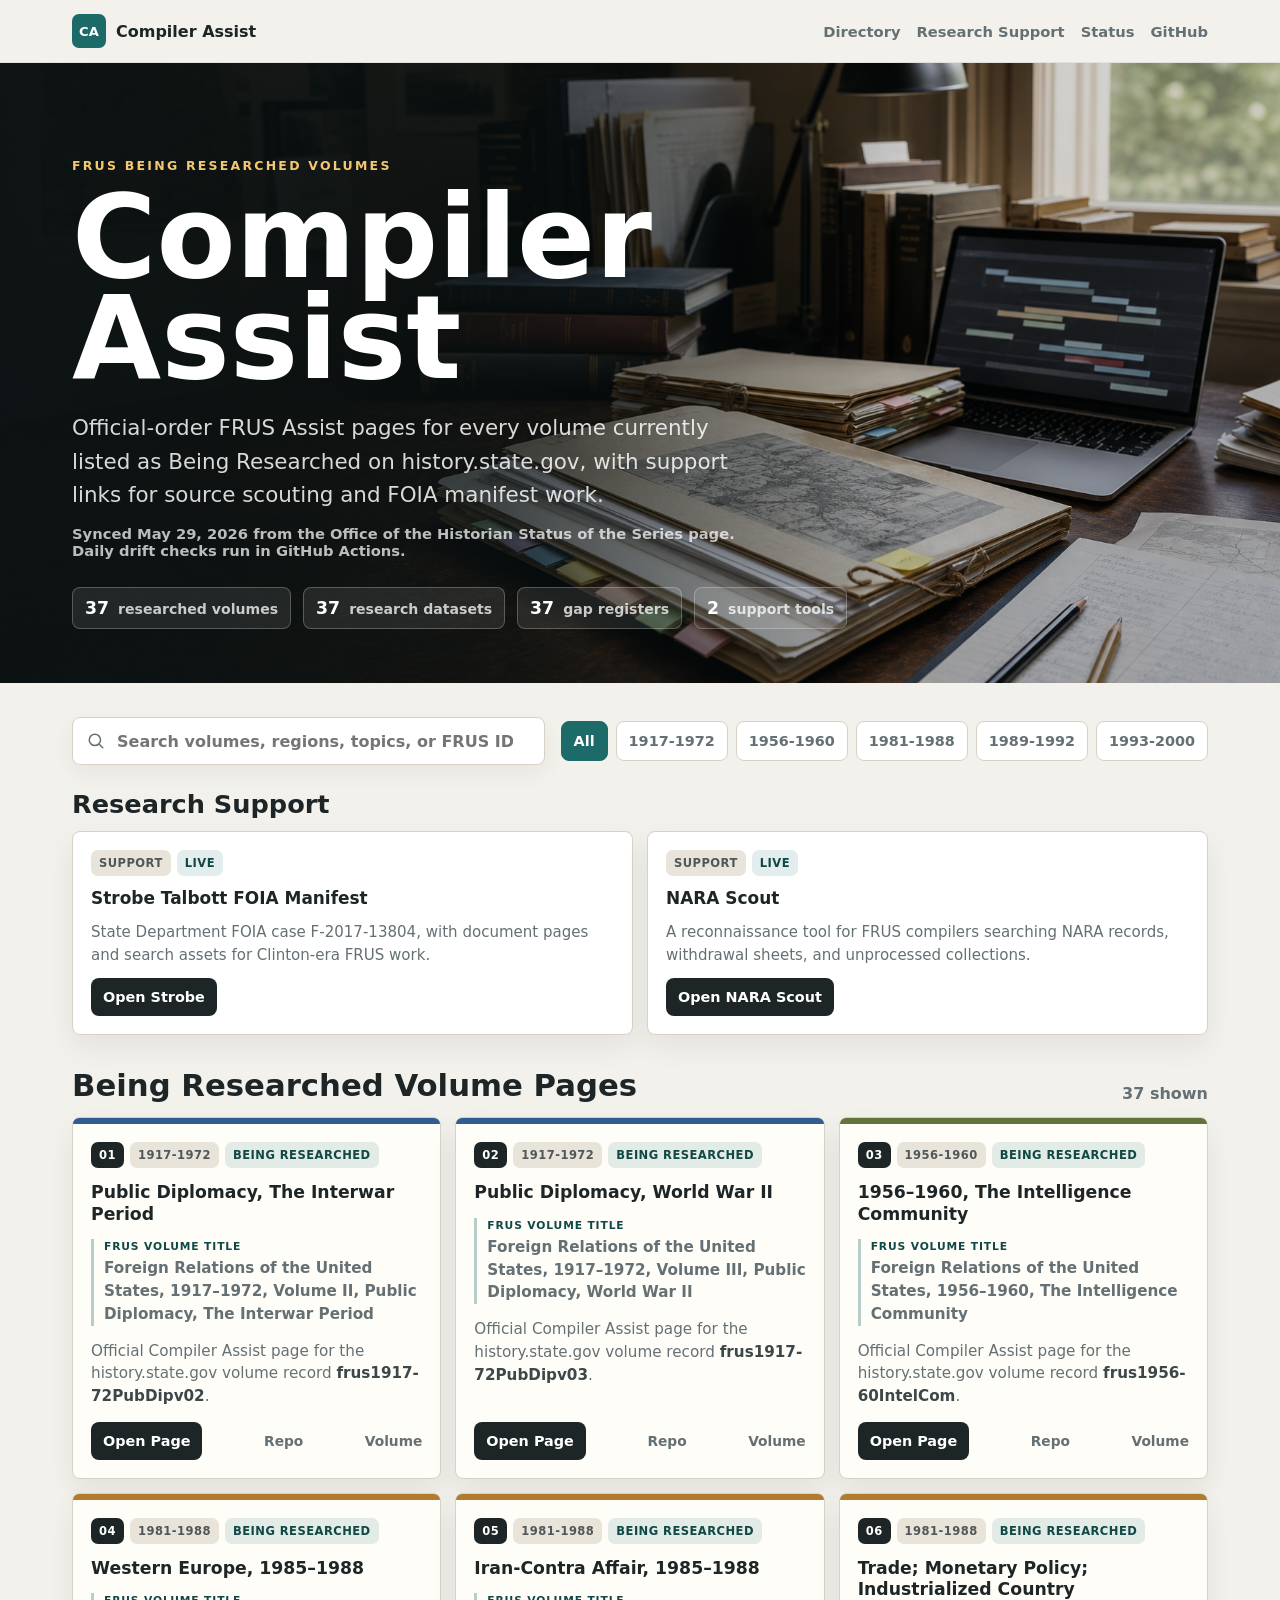
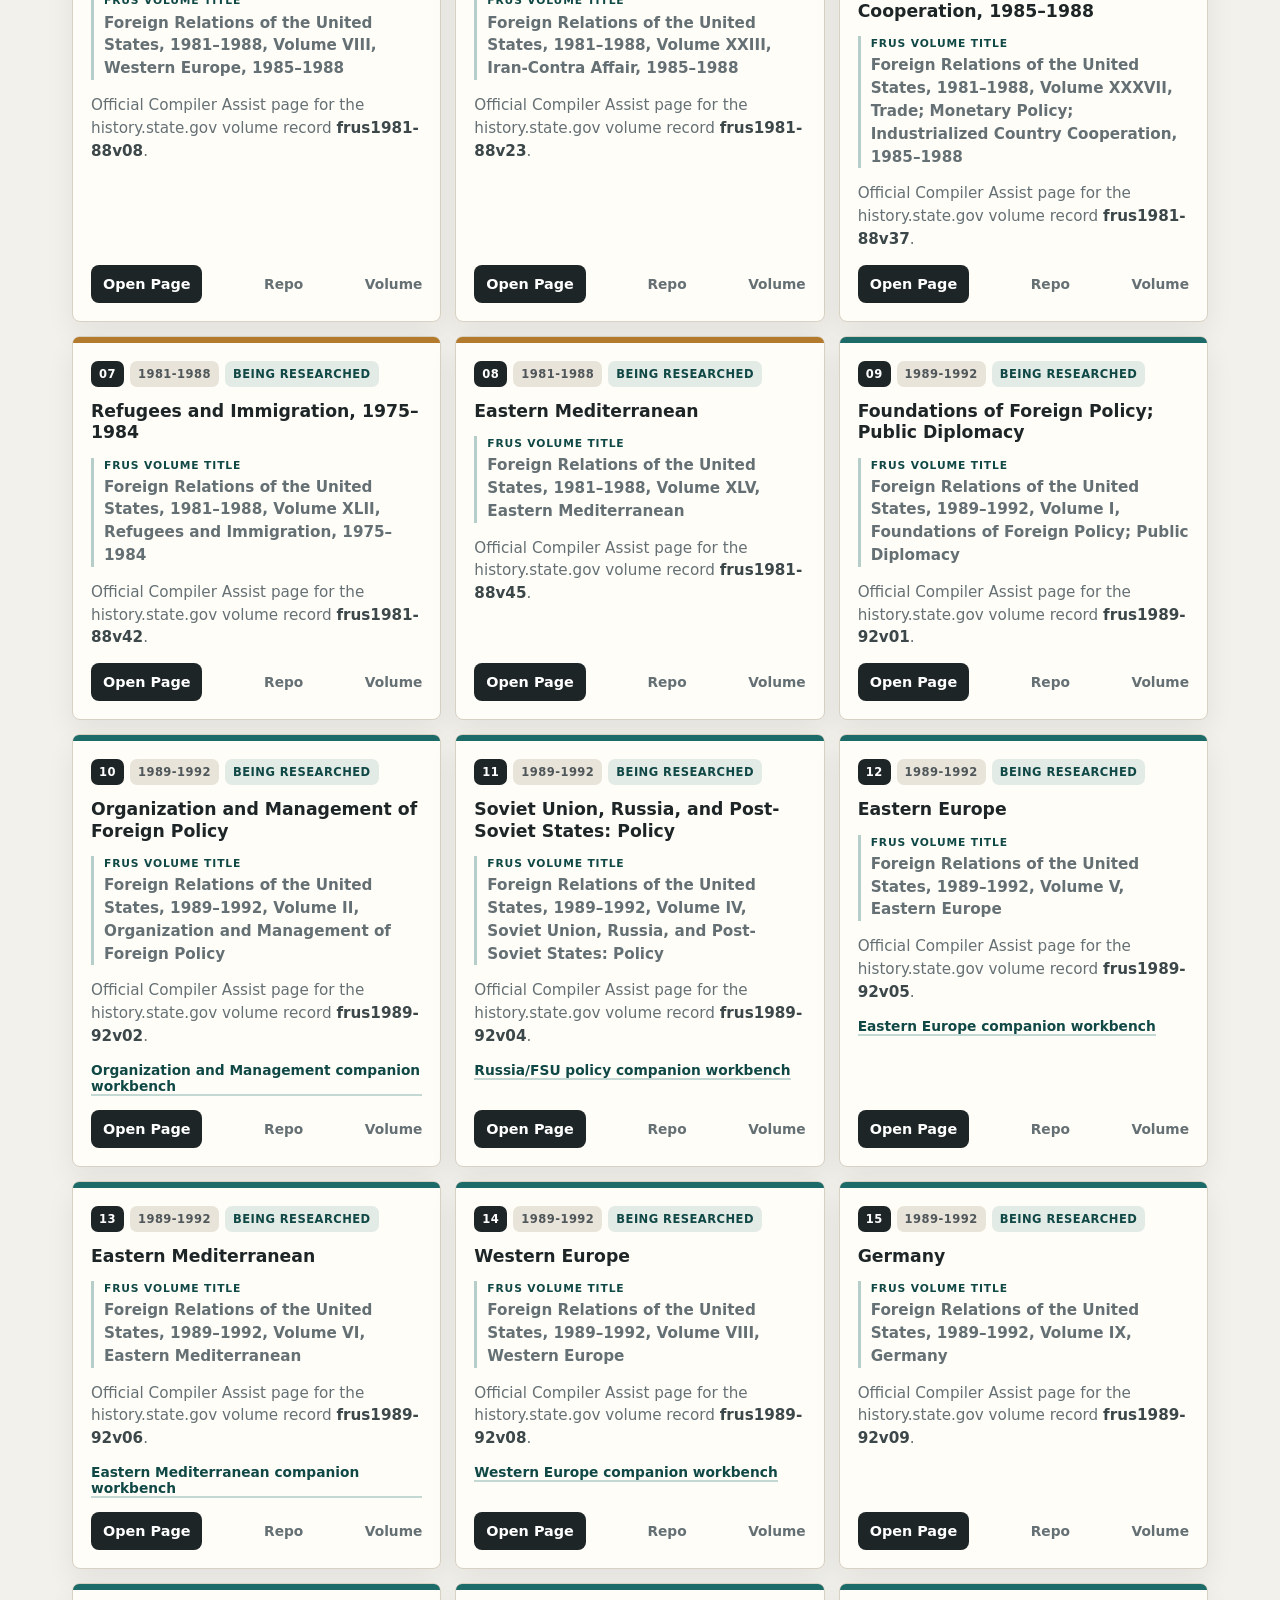
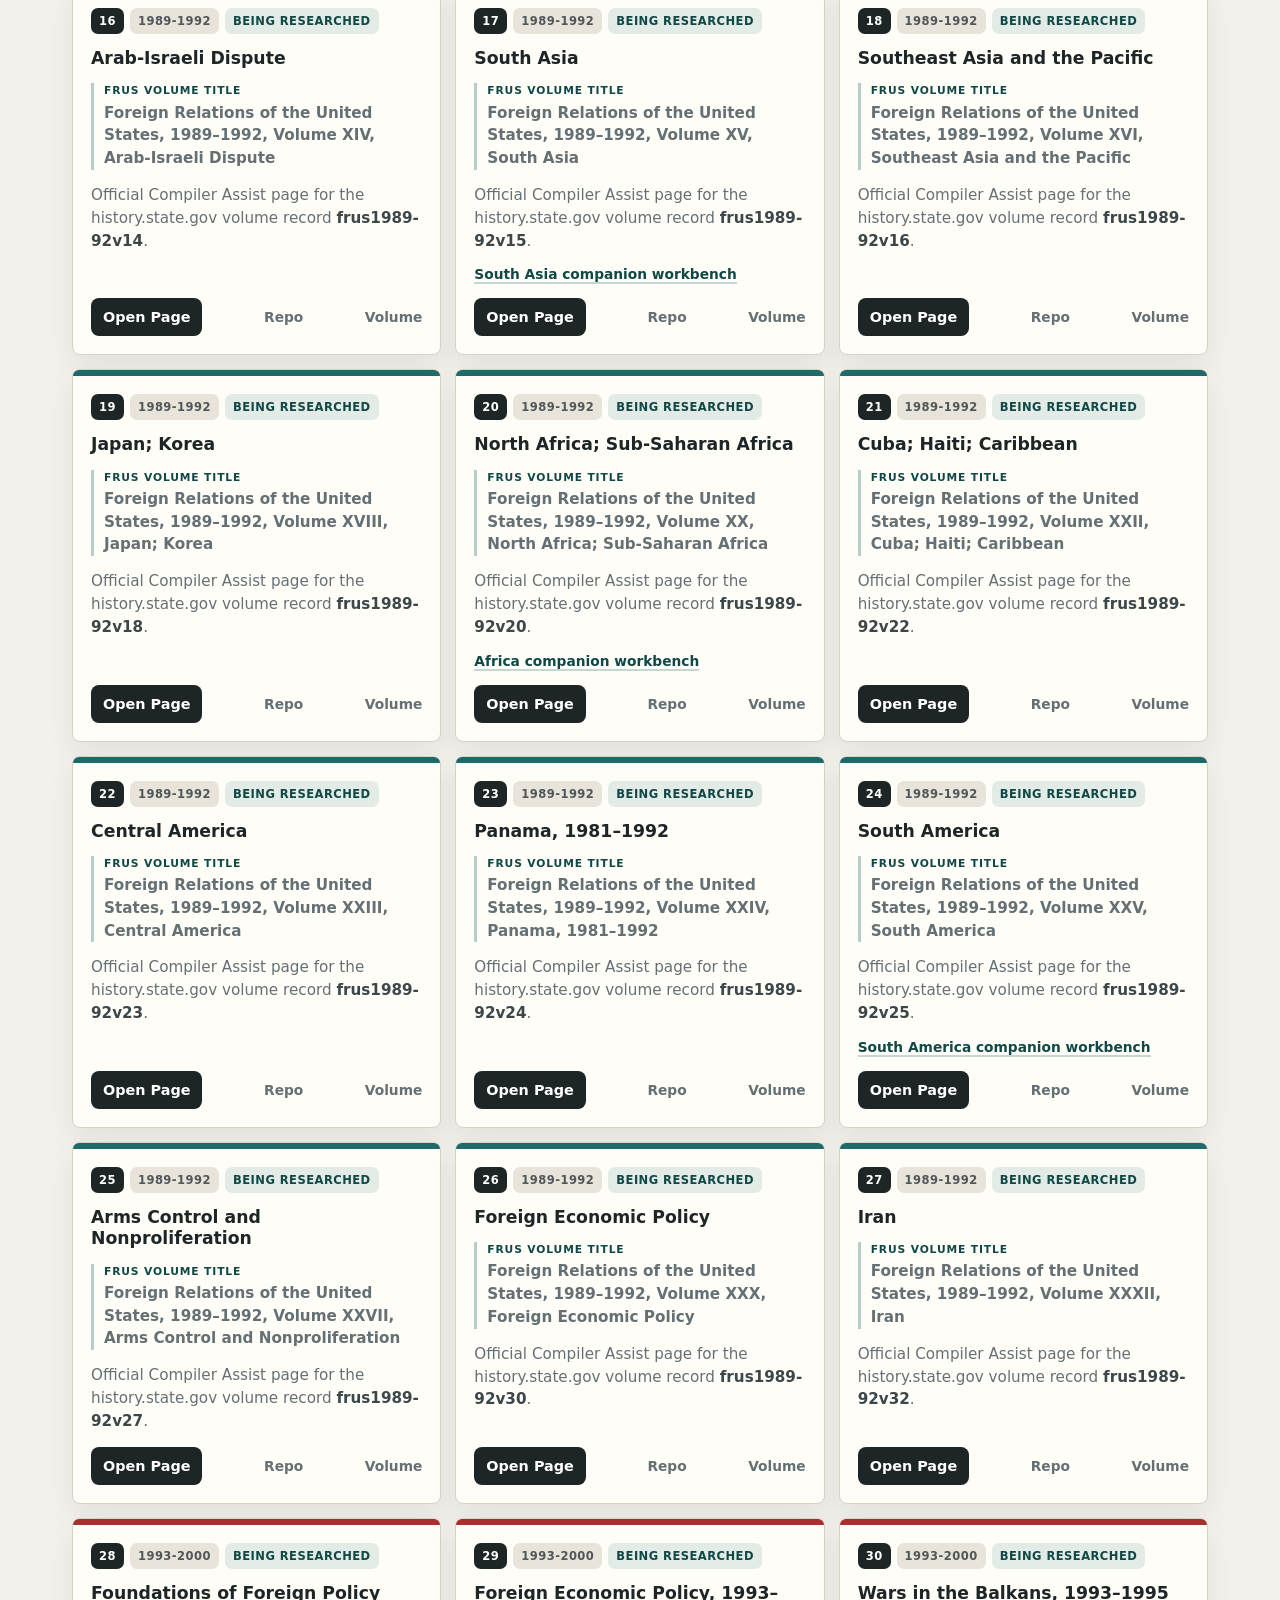
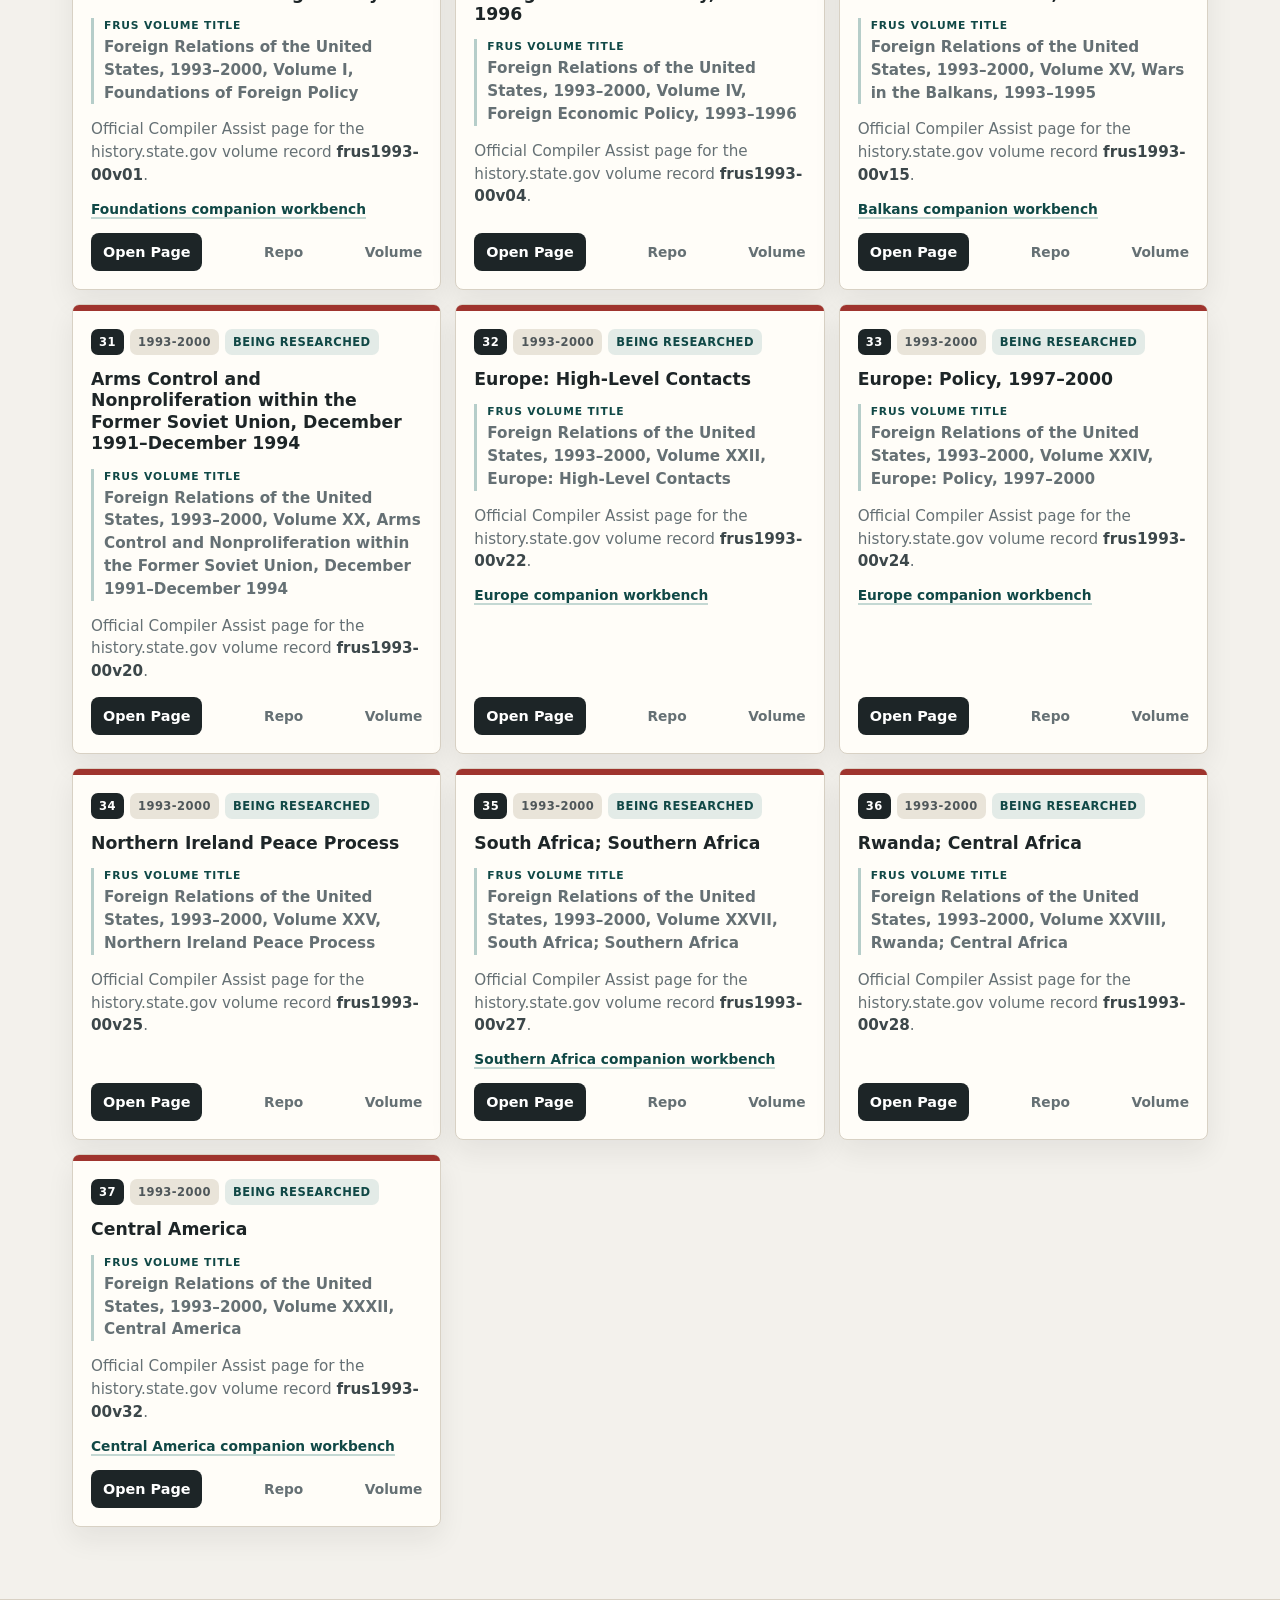
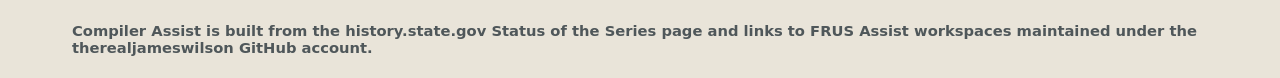
==== commit 934c0102: "Add status drift check" ====
--- a/index.html
+++ b/index.html
@@ -127,6 +127,13 @@
         color: rgba(255, 255, 255, 0.84);
         font-size: clamp(1.05rem, 1.8vw, 1.34rem);
         line-height: 1.55;
+      }
+      .sync-note {
+        max-width: 690px;
+        margin: 14px 0 0;
+        color: rgba(255, 255, 255, 0.72);
+        font-size: 0.92rem;
+        font-weight: 800;
       }
       .stats {
         display: flex;
@@ -496,10 +503,11 @@
           <p class="hero-copy">
             Official-order FRUS Assist pages for every volume currently listed as Being Researched on history.state.gov, with support links for source scouting and FOIA manifest work.
           </p>
+          <p class="sync-note">Synced May 29, 2026 from the Office of the Historian Status of the Series page. Daily drift checks run in GitHub Actions.</p>
           <div class="stats" aria-label="Directory summary">
             <div class="stat"><strong>37</strong><span>researched volumes</span></div>
-            <div class="stat"><strong>37</strong><span>GitHub Pages sites</span></div>
-            <div class="stat"><strong>5</strong><span>eras represented</span></div>
+            <div class="stat"><strong>37</strong><span>research datasets</span></div>
+            <div class="stat"><strong>37</strong><span>gap registers</span></div>
             <div class="stat"><strong>2</strong><span>support tools</span></div>
           </div>
         </div>
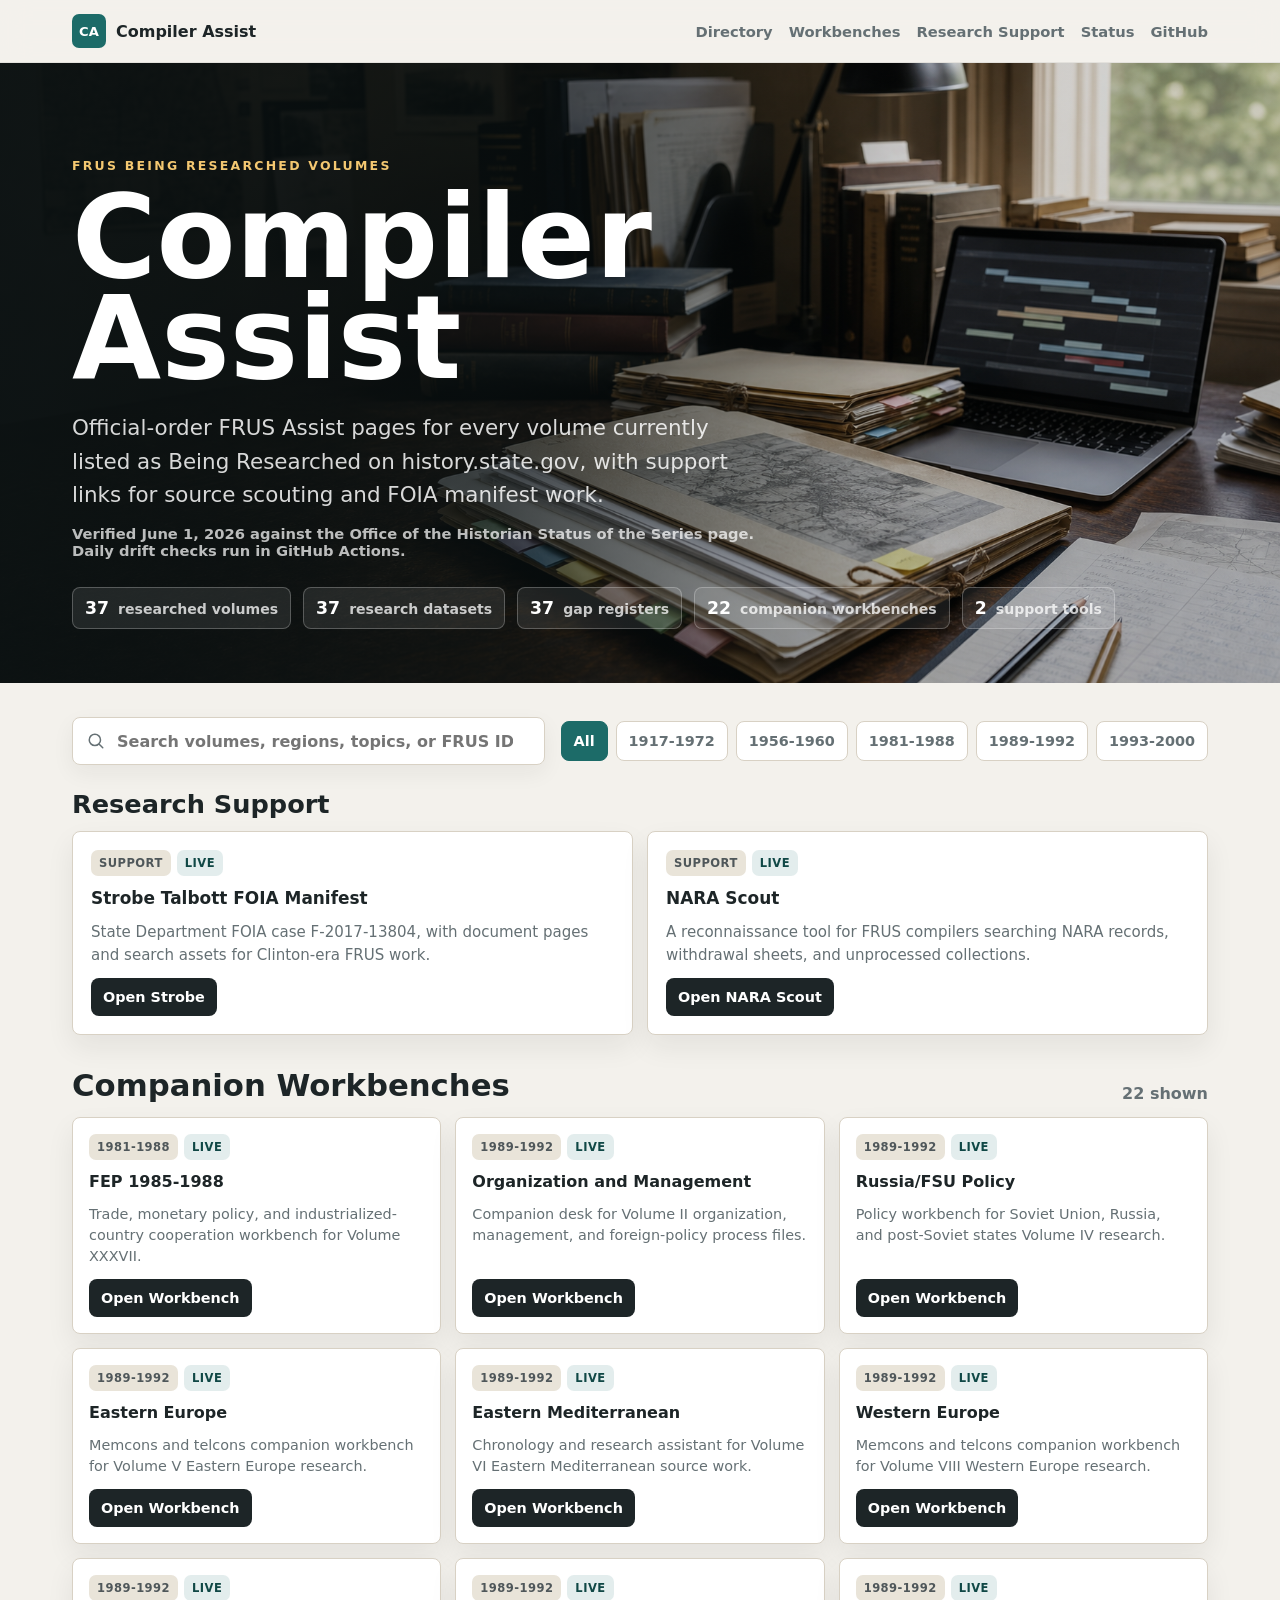
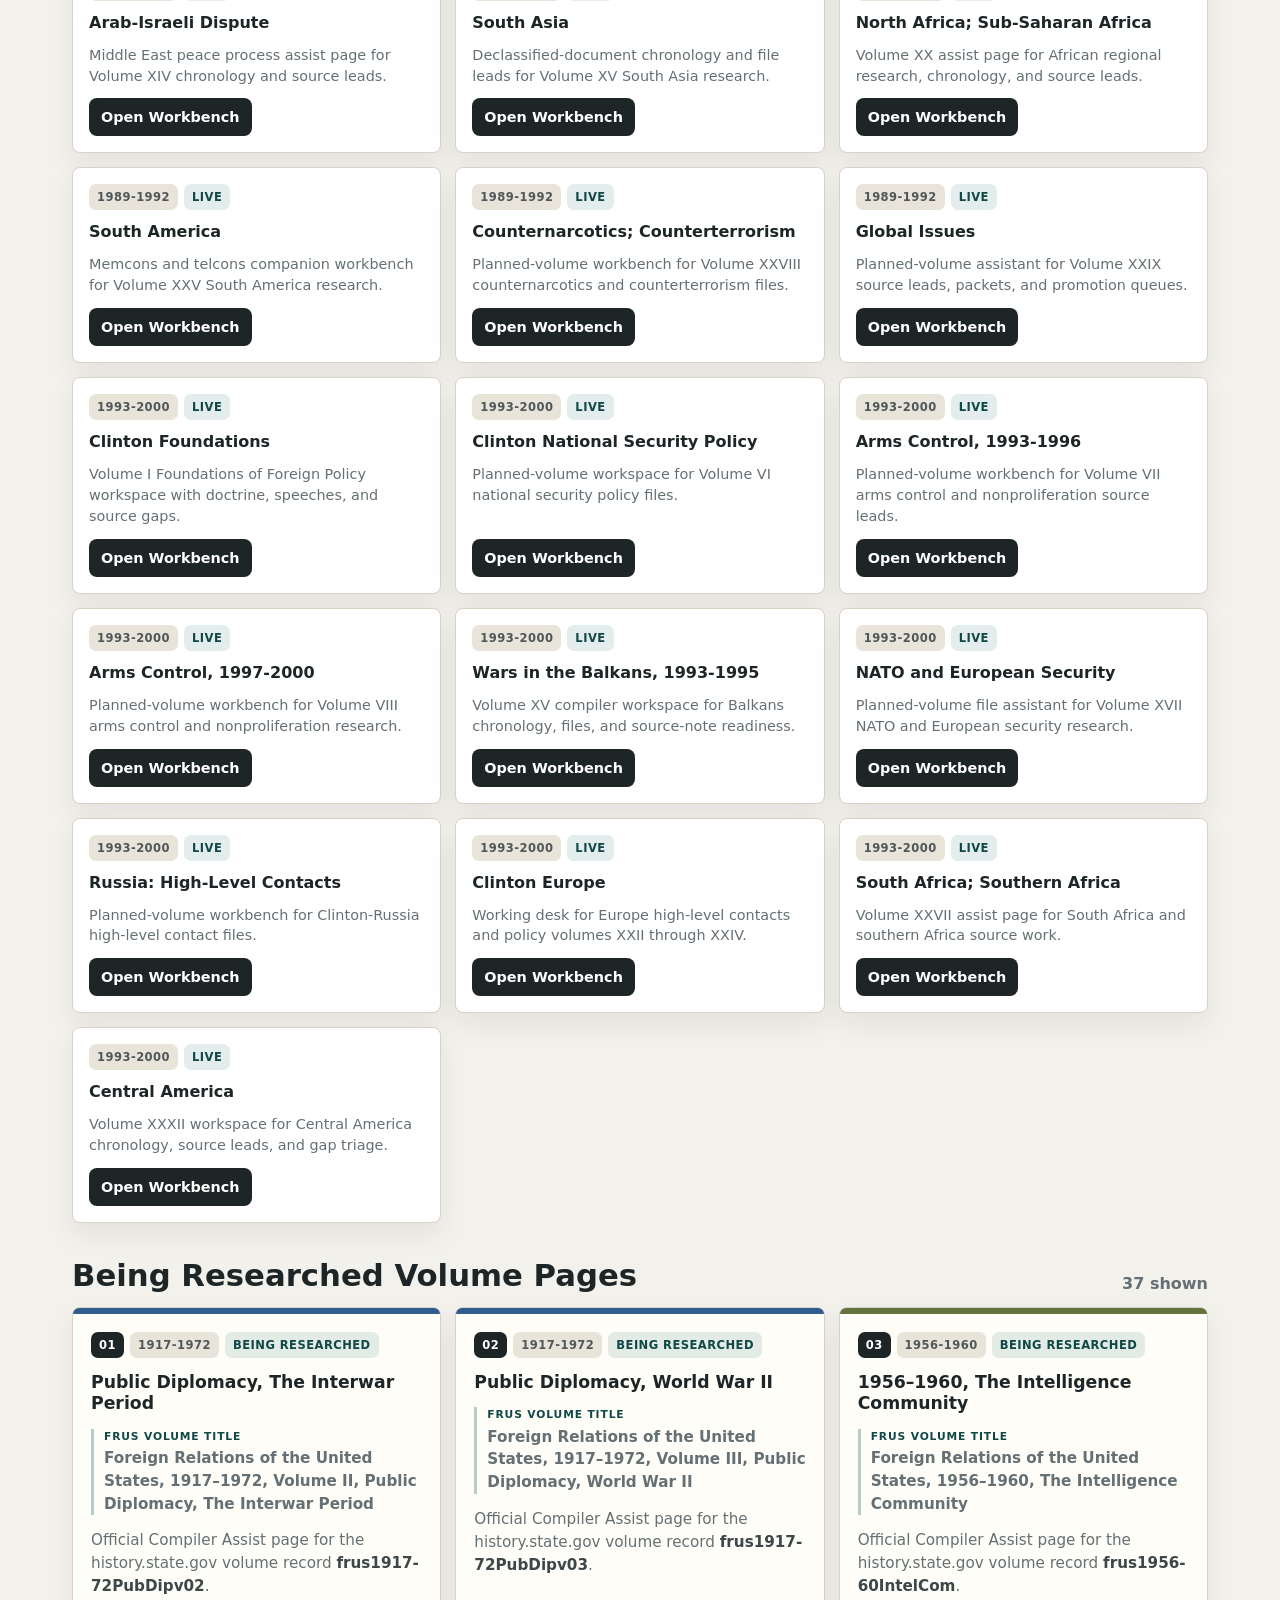
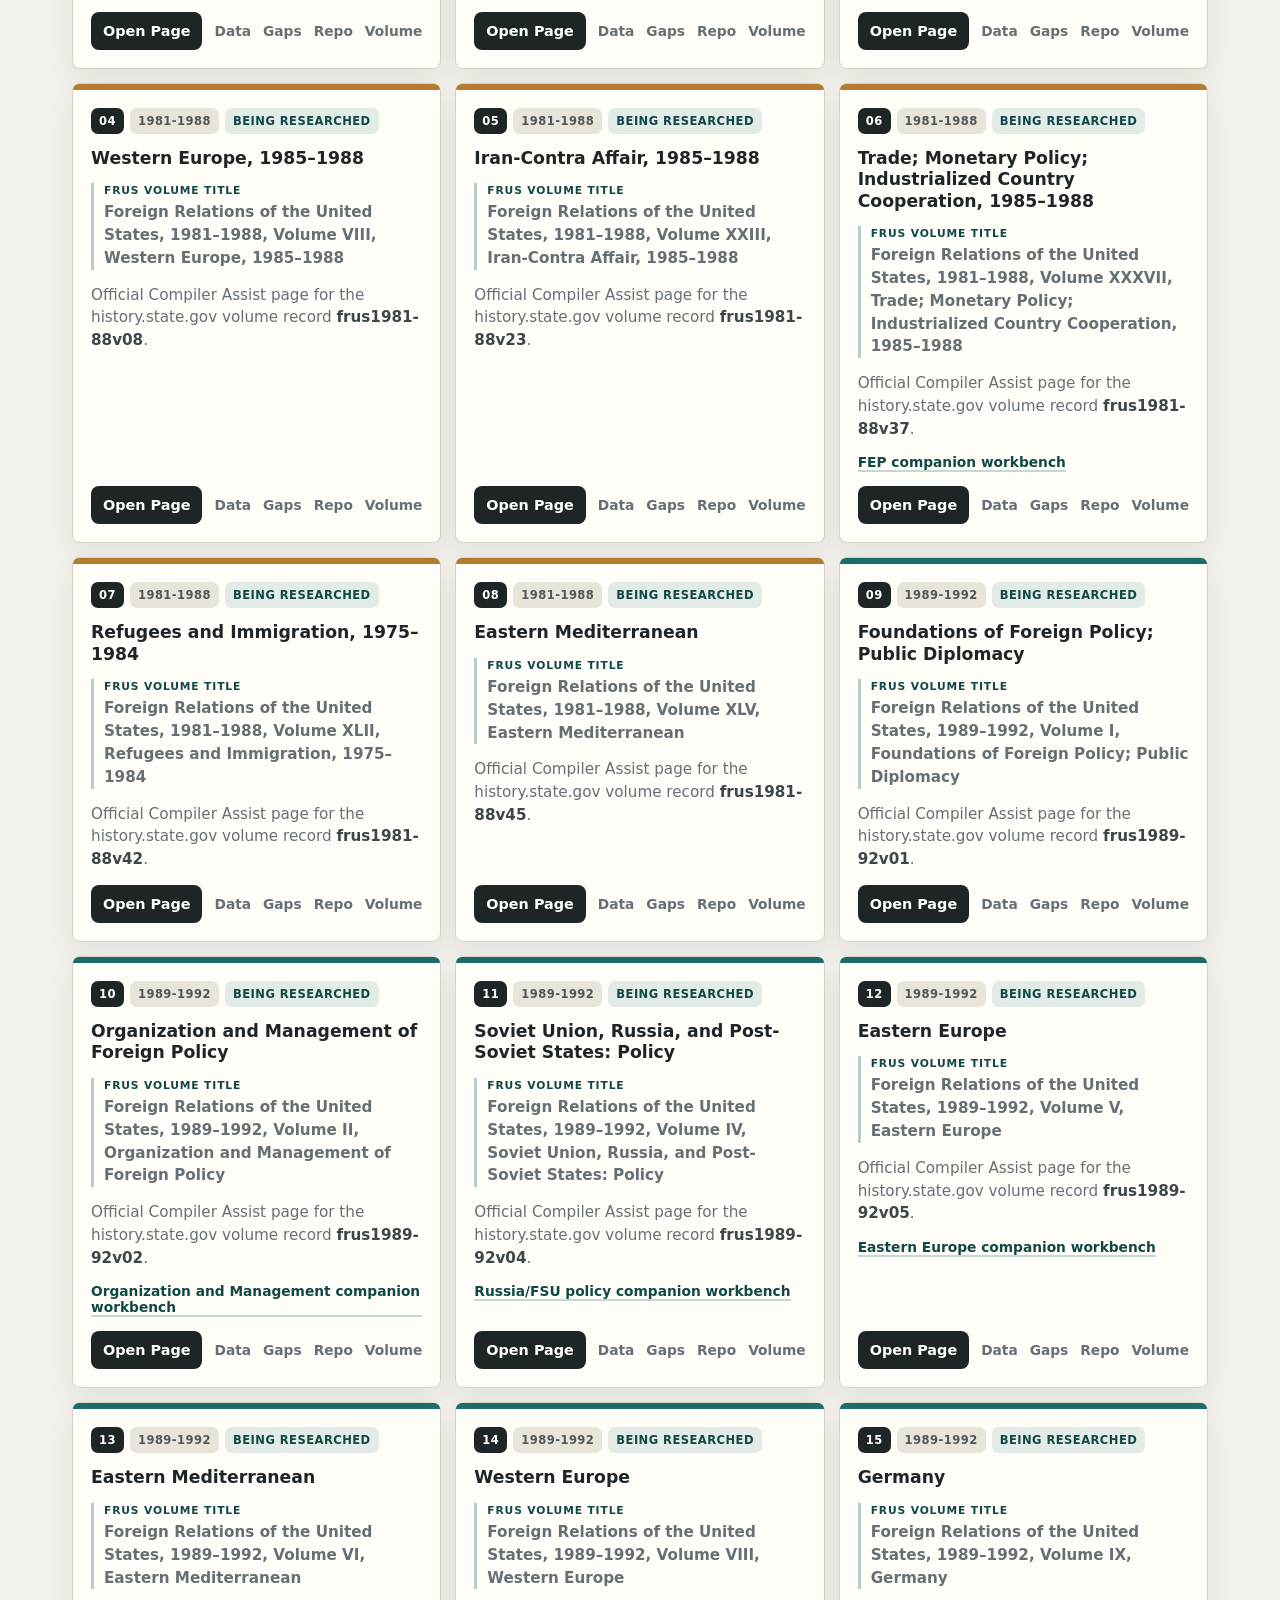
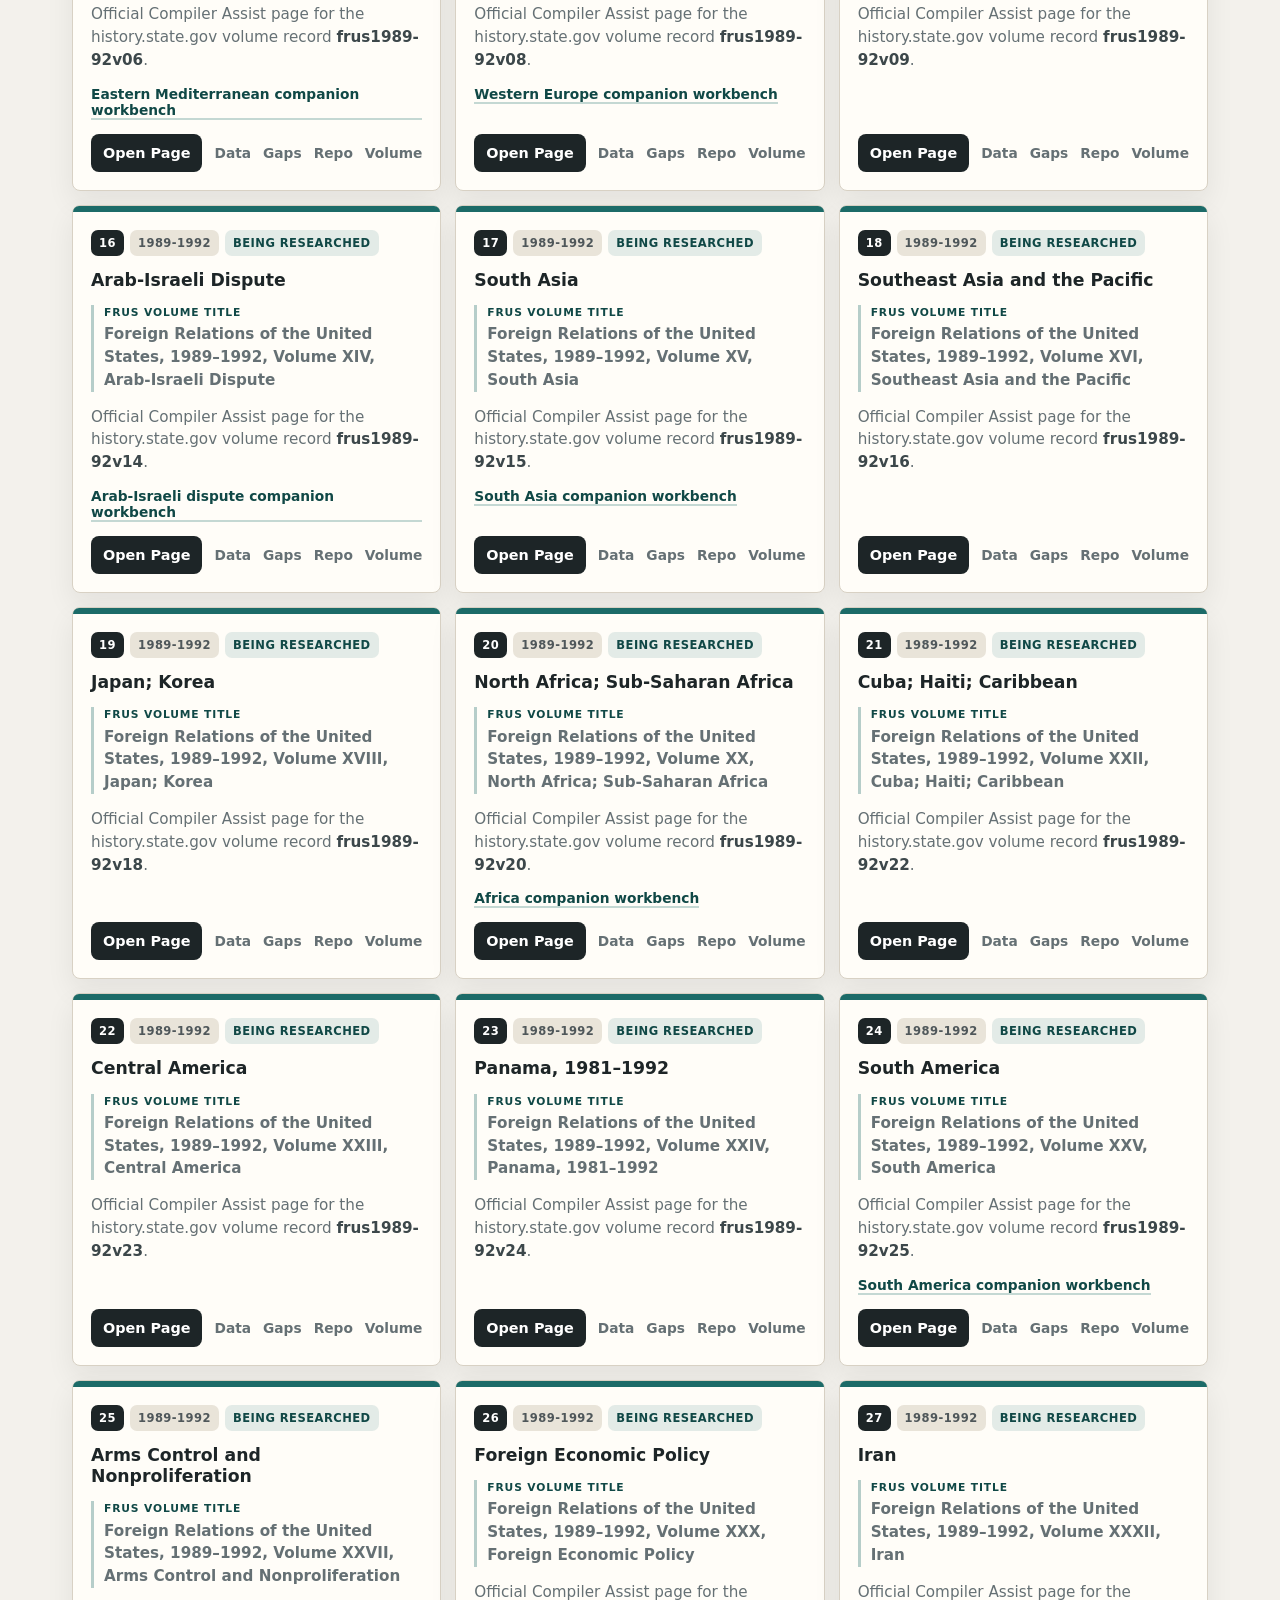
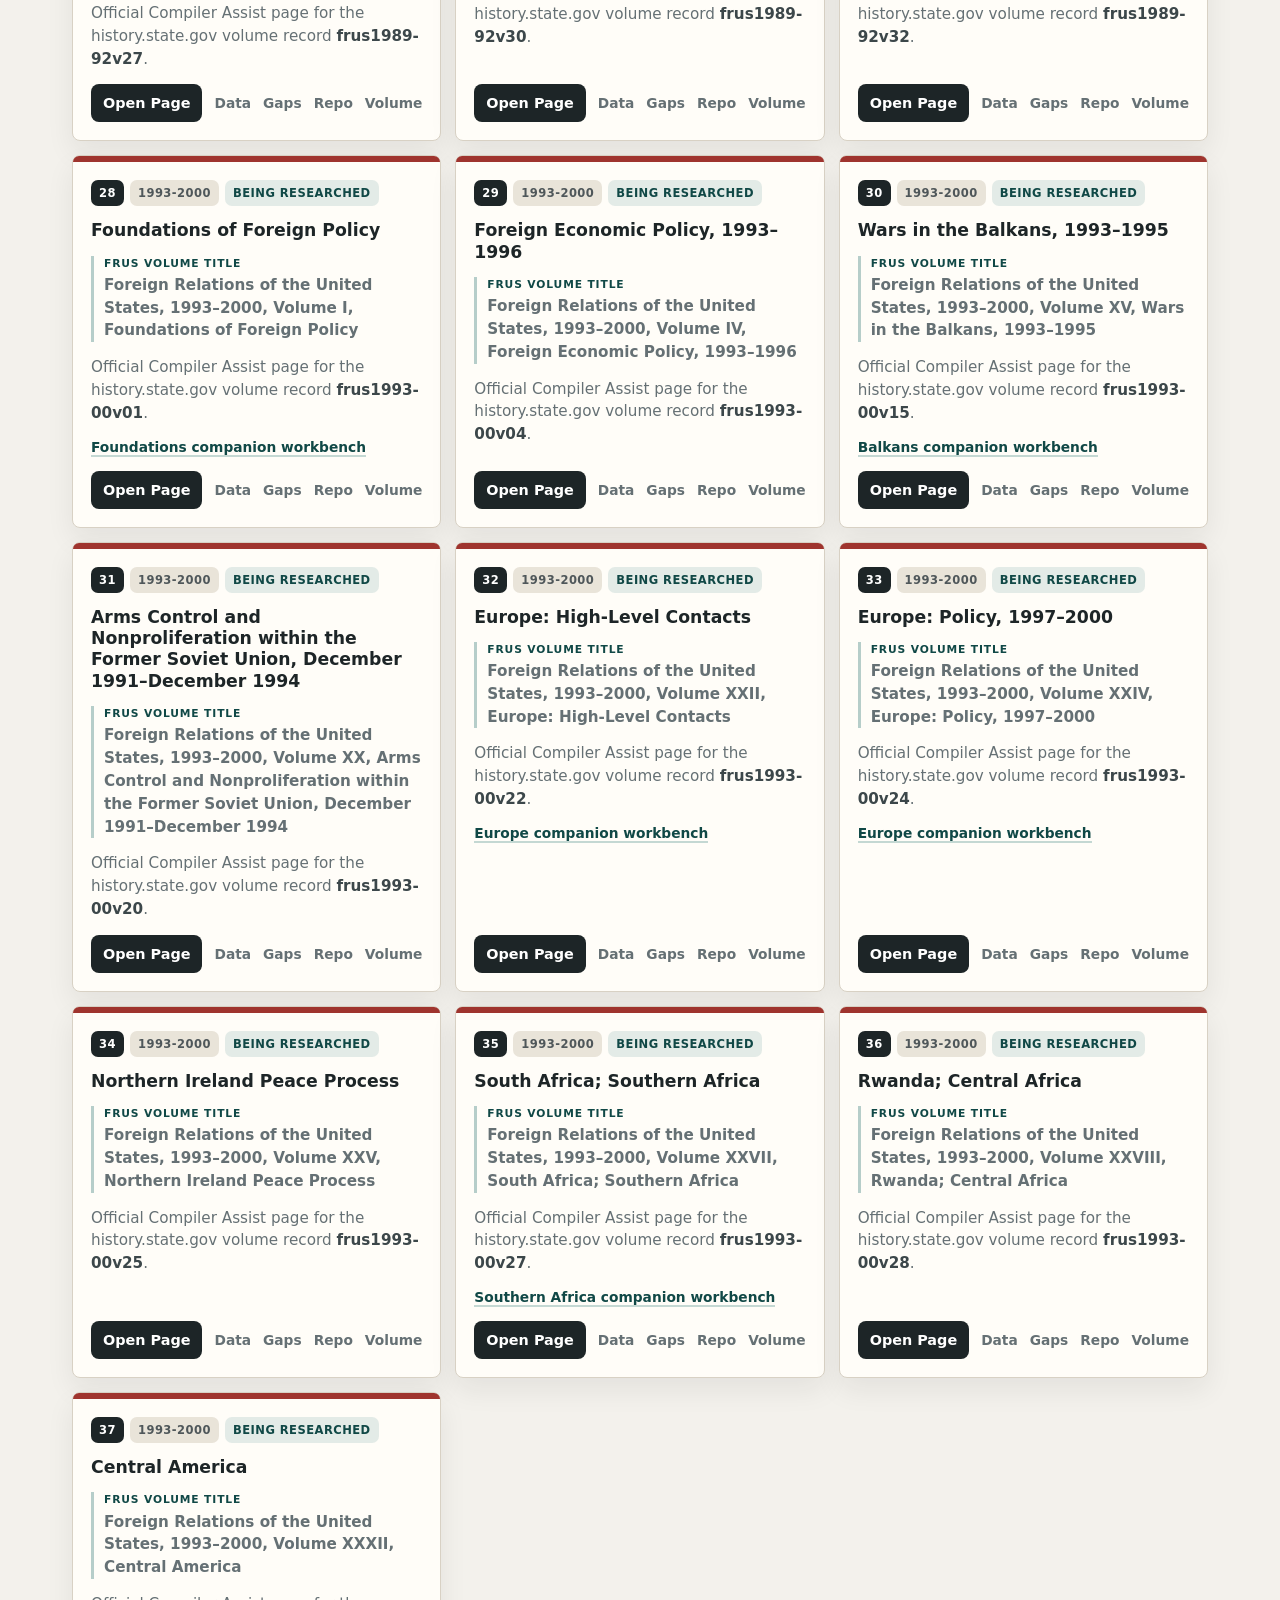
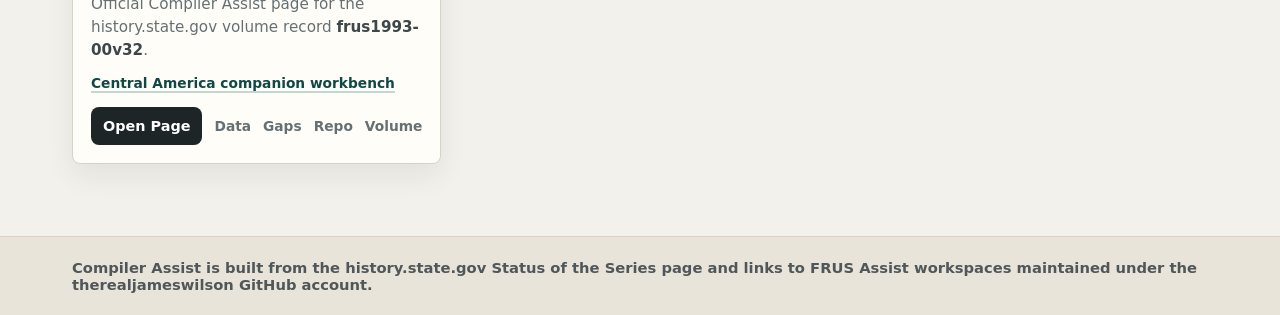
==== commit 9d8e6f3b: "Add companion workbench directory" ====
--- a/index.html
+++ b/index.html
@@ -273,6 +273,39 @@
         align-self: flex-start;
         margin-top: auto;
       }
+      .workbench-section { margin: 28px 0 34px; }
+      .workbench-grid {
+        display: grid;
+        grid-template-columns: repeat(3, minmax(0, 1fr));
+        gap: 14px;
+      }
+      .workbench-card {
+        display: flex;
+        min-height: 190px;
+        flex-direction: column;
+        gap: 12px;
+        border: 1px solid var(--line);
+        border-radius: 8px;
+        padding: 16px;
+        background: var(--surface-strong);
+        box-shadow: 0 12px 28px rgba(27, 31, 34, 0.07);
+      }
+      .workbench-card[hidden] { display: none; }
+      .workbench-card h3 {
+        margin: 0;
+        font-size: 1rem;
+        line-height: 1.25;
+      }
+      .workbench-card p {
+        margin: 0;
+        color: var(--muted);
+        font-size: 0.9rem;
+        line-height: 1.45;
+      }
+      .workbench-card .open-link {
+        align-self: flex-start;
+        margin-top: auto;
+      }
       .grid {
         display: grid;
         grid-template-columns: repeat(3, minmax(0, 1fr));
@@ -426,7 +459,7 @@
       @media (max-width: 1020px) {
         .toolbar { grid-template-columns: 1fr; }
         .filters { justify-content: flex-start; }
-        .grid { grid-template-columns: repeat(2, minmax(0, 1fr)); }
+        .grid, .workbench-grid { grid-template-columns: repeat(2, minmax(0, 1fr)); }
       }
       @media (max-width: 760px) {
         .nav {
@@ -475,7 +508,7 @@
           flex-direction: column;
           gap: 6px;
         }
-        .grid, .tool-grid { grid-template-columns: 1fr; }
+        .grid, .tool-grid, .workbench-grid { grid-template-columns: 1fr; }
       }
     </style>
   </head>
@@ -488,6 +521,7 @@
         </a>
         <div class="nav-links">
           <a href="#directory">Directory</a>
+          <a href="#workbenches">Workbenches</a>
           <a href="#support">Research Support</a>
           <a href="https://history.state.gov/historicaldocuments/status-of-the-series" rel="noreferrer">Status</a>
           <a href="https://github.com/therealjameswilson/Compiler-Assist" rel="noreferrer">GitHub</a>
@@ -503,11 +537,12 @@
           <p class="hero-copy">
             Official-order FRUS Assist pages for every volume currently listed as Being Researched on history.state.gov, with support links for source scouting and FOIA manifest work.
           </p>
-          <p class="sync-note">Synced May 29, 2026 from the Office of the Historian Status of the Series page. Daily drift checks run in GitHub Actions.</p>
+          <p class="sync-note">Verified June 1, 2026 against the Office of the Historian Status of the Series page. Daily drift checks run in GitHub Actions.</p>
           <div class="stats" aria-label="Directory summary">
             <div class="stat"><strong>37</strong><span>researched volumes</span></div>
             <div class="stat"><strong>37</strong><span>research datasets</span></div>
             <div class="stat"><strong>37</strong><span>gap registers</span></div>
+            <div class="stat"><strong>22</strong><span>companion workbenches</span></div>
             <div class="stat"><strong>2</strong><span>support tools</span></div>
           </div>
         </div>
@@ -549,6 +584,147 @@
           </div>
         </section>
 
+        <section class="workbench-section" id="workbenches" aria-labelledby="workbench-title">
+          <div class="section-heading">
+            <h2 id="workbench-title">Companion Workbenches</h2>
+            <p><span id="workbench-count">22</span> shown</p>
+          </div>
+          <div class="workbench-grid" id="workbench-grid">
+            <article class="workbench-card" data-era="1981-1988" data-search="1981-1988 volume xxxvii trade monetary policy industrialized country cooperation fep foreign economic policy">
+              <div class="tags"><span class="tag">1981-1988</span><span class="tag live">Live</span></div>
+              <h3>FEP 1985-1988</h3>
+              <p>Trade, monetary policy, and industrialized-country cooperation workbench for Volume XXXVII.</p>
+              <a class="open-link" href="https://therealjameswilson.github.io/FEP-85-88/" rel="noreferrer">Open Workbench</a>
+            </article>
+            <article class="workbench-card" data-era="1989-1992" data-search="1989-1992 volume ii organization management foreign policy org man">
+              <div class="tags"><span class="tag">1989-1992</span><span class="tag live">Live</span></div>
+              <h3>Organization and Management</h3>
+              <p>Companion desk for Volume II organization, management, and foreign-policy process files.</p>
+              <a class="open-link" href="https://therealjameswilson.github.io/org-man-89-92/" rel="noreferrer">Open Workbench</a>
+            </article>
+            <article class="workbench-card" data-era="1989-1992" data-search="1989-1992 volume iv soviet union russia post-soviet states policy fsu">
+              <div class="tags"><span class="tag">1989-1992</span><span class="tag live">Live</span></div>
+              <h3>Russia/FSU Policy</h3>
+              <p>Policy workbench for Soviet Union, Russia, and post-Soviet states Volume IV research.</p>
+              <a class="open-link" href="https://therealjameswilson.github.io/89-92-RussiaFSU-Policy/" rel="noreferrer">Open Workbench</a>
+            </article>
+            <article class="workbench-card" data-era="1989-1992" data-search="1989-1992 volume v eastern europe memcons telcons">
+              <div class="tags"><span class="tag">1989-1992</span><span class="tag live">Live</span></div>
+              <h3>Eastern Europe</h3>
+              <p>Memcons and telcons companion workbench for Volume V Eastern Europe research.</p>
+              <a class="open-link" href="https://therealjameswilson.github.io/EE-89-92/" rel="noreferrer">Open Workbench</a>
+            </article>
+            <article class="workbench-card" data-era="1989-1992" data-search="1989-1992 volume vi eastern mediterranean gct greece cyprus turkey">
+              <div class="tags"><span class="tag">1989-1992</span><span class="tag live">Live</span></div>
+              <h3>Eastern Mediterranean</h3>
+              <p>Chronology and research assistant for Volume VI Eastern Mediterranean source work.</p>
+              <a class="open-link" href="https://therealjameswilson.github.io/GCT-89-92/" rel="noreferrer">Open Workbench</a>
+            </article>
+            <article class="workbench-card" data-era="1989-1992" data-search="1989-1992 volume viii western europe memcons telcons">
+              <div class="tags"><span class="tag">1989-1992</span><span class="tag live">Live</span></div>
+              <h3>Western Europe</h3>
+              <p>Memcons and telcons companion workbench for Volume VIII Western Europe research.</p>
+              <a class="open-link" href="https://therealjameswilson.github.io/Bush41-Western-Europe/" rel="noreferrer">Open Workbench</a>
+            </article>
+            <article class="workbench-card" data-era="1989-1992" data-search="1989-1992 volume xiv arab-israeli dispute mepp middle east peace process">
+              <div class="tags"><span class="tag">1989-1992</span><span class="tag live">Live</span></div>
+              <h3>Arab-Israeli Dispute</h3>
+              <p>Middle East peace process assist page for Volume XIV chronology and source leads.</p>
+              <a class="open-link" href="https://therealjameswilson.github.io/Bush41-MEPP/" rel="noreferrer">Open Workbench</a>
+            </article>
+            <article class="workbench-card" data-era="1989-1992" data-search="1989-1992 volume xv south asia">
+              <div class="tags"><span class="tag">1989-1992</span><span class="tag live">Live</span></div>
+              <h3>South Asia</h3>
+              <p>Declassified-document chronology and file leads for Volume XV South Asia research.</p>
+              <a class="open-link" href="https://therealjameswilson.github.io/Bush41-SouthAsia/" rel="noreferrer">Open Workbench</a>
+            </article>
+            <article class="workbench-card" data-era="1989-1992" data-search="1989-1992 volume xx north africa sub-saharan africa">
+              <div class="tags"><span class="tag">1989-1992</span><span class="tag live">Live</span></div>
+              <h3>North Africa; Sub-Saharan Africa</h3>
+              <p>Volume XX assist page for African regional research, chronology, and source leads.</p>
+              <a class="open-link" href="https://therealjameswilson.github.io/NorthAfrica-89-92/" rel="noreferrer">Open Workbench</a>
+            </article>
+            <article class="workbench-card" data-era="1989-1992" data-search="1989-1992 volume xxv south america latin america memcons telcons">
+              <div class="tags"><span class="tag">1989-1992</span><span class="tag live">Live</span></div>
+              <h3>South America</h3>
+              <p>Memcons and telcons companion workbench for Volume XXV South America research.</p>
+              <a class="open-link" href="https://therealjameswilson.github.io/Bush41-LatAm/" rel="noreferrer">Open Workbench</a>
+            </article>
+            <article class="workbench-card" data-era="1989-1992" data-search="1989-1992 volume xxviii counternarcotics counterterrorism drugs thugs planned">
+              <div class="tags"><span class="tag">1989-1992</span><span class="tag live">Live</span></div>
+              <h3>Counternarcotics; Counterterrorism</h3>
+              <p>Planned-volume workbench for Volume XXVIII counternarcotics and counterterrorism files.</p>
+              <a class="open-link" href="https://therealjameswilson.github.io/Bush41-drugs-thugs/" rel="noreferrer">Open Workbench</a>
+            </article>
+            <article class="workbench-card" data-era="1989-1992" data-search="1989-1992 volume xxix global issues planned united nations multilateral">
+              <div class="tags"><span class="tag">1989-1992</span><span class="tag live">Live</span></div>
+              <h3>Global Issues</h3>
+              <p>Planned-volume assistant for Volume XXIX source leads, packets, and promotion queues.</p>
+              <a class="open-link" href="https://therealjameswilson.github.io/global-issues-89-92/" rel="noreferrer">Open Workbench</a>
+            </article>
+            <article class="workbench-card" data-era="1993-2000" data-search="1993-2000 volume i foundations foreign policy clinton">
+              <div class="tags"><span class="tag">1993-2000</span><span class="tag live">Live</span></div>
+              <h3>Clinton Foundations</h3>
+              <p>Volume I Foundations of Foreign Policy workspace with doctrine, speeches, and source gaps.</p>
+              <a class="open-link" href="https://therealjameswilson.github.io/Clinton-Foundations/" rel="noreferrer">Open Workbench</a>
+            </article>
+            <article class="workbench-card" data-era="1993-2000" data-search="1993-2000 volume vi national security policy clinton nsp planned">
+              <div class="tags"><span class="tag">1993-2000</span><span class="tag live">Live</span></div>
+              <h3>Clinton National Security Policy</h3>
+              <p>Planned-volume workspace for Volume VI national security policy files.</p>
+              <a class="open-link" href="https://therealjameswilson.github.io/Clinton-NSP/" rel="noreferrer">Open Workbench</a>
+            </article>
+            <article class="workbench-card" data-era="1993-2000" data-search="1993-2000 volume vii arms control nonproliferation 1993 1996">
+              <div class="tags"><span class="tag">1993-2000</span><span class="tag live">Live</span></div>
+              <h3>Arms Control, 1993-1996</h3>
+              <p>Planned-volume workbench for Volume VII arms control and nonproliferation source leads.</p>
+              <a class="open-link" href="https://therealjameswilson.github.io/Clinton-armscontrol-93-96/" rel="noreferrer">Open Workbench</a>
+            </article>
+            <article class="workbench-card" data-era="1993-2000" data-search="1993-2000 volume viii arms control nonproliferation 1997 2000">
+              <div class="tags"><span class="tag">1993-2000</span><span class="tag live">Live</span></div>
+              <h3>Arms Control, 1997-2000</h3>
+              <p>Planned-volume workbench for Volume VIII arms control and nonproliferation research.</p>
+              <a class="open-link" href="https://therealjameswilson.github.io/armscontrol-97-2000/" rel="noreferrer">Open Workbench</a>
+            </article>
+            <article class="workbench-card" data-era="1993-2000" data-search="1993-2000 volume xv balkans wars 1993 1995">
+              <div class="tags"><span class="tag">1993-2000</span><span class="tag live">Live</span></div>
+              <h3>Wars in the Balkans, 1993-1995</h3>
+              <p>Volume XV compiler workspace for Balkans chronology, files, and source-note readiness.</p>
+              <a class="open-link" href="https://therealjameswilson.github.io/Balkans-93-95/" rel="noreferrer">Open Workbench</a>
+            </article>
+            <article class="workbench-card" data-era="1993-2000" data-search="1993-2000 volume xvii nato european security planned">
+              <div class="tags"><span class="tag">1993-2000</span><span class="tag live">Live</span></div>
+              <h3>NATO and European Security</h3>
+              <p>Planned-volume file assistant for Volume XVII NATO and European security research.</p>
+              <a class="open-link" href="https://therealjameswilson.github.io/Clinton-NATO-European-Security/" rel="noreferrer">Open Workbench</a>
+            </article>
+            <article class="workbench-card" data-era="1993-2000" data-search="1993-2000 volume xviii russia high-level contacts planned">
+              <div class="tags"><span class="tag">1993-2000</span><span class="tag live">Live</span></div>
+              <h3>Russia: High-Level Contacts</h3>
+              <p>Planned-volume workbench for Clinton-Russia high-level contact files.</p>
+              <a class="open-link" href="https://therealjameswilson.github.io/Clinton-Russia-High-Level/" rel="noreferrer">Open Workbench</a>
+            </article>
+            <article class="workbench-card" data-era="1993-2000" data-search="1993-2000 volume xxii xxiii xxiv europe high-level contacts policy">
+              <div class="tags"><span class="tag">1993-2000</span><span class="tag live">Live</span></div>
+              <h3>Clinton Europe</h3>
+              <p>Working desk for Europe high-level contacts and policy volumes XXII through XXIV.</p>
+              <a class="open-link" href="https://therealjameswilson.github.io/Clinton-Europe/" rel="noreferrer">Open Workbench</a>
+            </article>
+            <article class="workbench-card" data-era="1993-2000" data-search="1993-2000 volume xxvii south africa southern africa">
+              <div class="tags"><span class="tag">1993-2000</span><span class="tag live">Live</span></div>
+              <h3>South Africa; Southern Africa</h3>
+              <p>Volume XXVII assist page for South Africa and southern Africa source work.</p>
+              <a class="open-link" href="https://therealjameswilson.github.io/Clinton-South-and-Southern-Africa/" rel="noreferrer">Open Workbench</a>
+            </article>
+            <article class="workbench-card" data-era="1993-2000" data-search="1993-2000 volume xxxii central america">
+              <div class="tags"><span class="tag">1993-2000</span><span class="tag live">Live</span></div>
+              <h3>Central America</h3>
+              <p>Volume XXXII workspace for Central America chronology, source leads, and gap triage.</p>
+              <a class="open-link" href="https://therealjameswilson.github.io/Clinton-CentralAmerica/" rel="noreferrer">Open Workbench</a>
+            </article>
+          </div>
+        </section>
+
         <div class="section-heading">
           <h2>Being Researched Volume Pages</h2>
           <p><span id="result-count">37</span> shown</p>
@@ -565,6 +741,8 @@
               
               <div class="card-footer">
                 <a class="open-link" href="https://therealjameswilson.github.io/frus-1917-72pubdipv02-assist/" rel="noreferrer">Open Page</a>
+                <a class="repo-link" href="https://therealjameswilson.github.io/frus-1917-72pubdipv02-assist/data/research.json" rel="noreferrer">Data</a>
+                <a class="repo-link" href="https://therealjameswilson.github.io/frus-1917-72pubdipv02-assist/reports/gap-register.md" rel="noreferrer">Gaps</a>
                 <a class="repo-link" href="https://github.com/therealjameswilson/frus-1917-72pubdipv02-assist" rel="noreferrer">Repo</a>
                 <a class="repo-link" href="https://history.state.gov/historicaldocuments/frus1917-72PubDipv02" rel="noreferrer">Volume</a>
               </div>
@@ -581,6 +759,8 @@
               
               <div class="card-footer">
                 <a class="open-link" href="https://therealjameswilson.github.io/frus-1917-72pubdipv03-assist/" rel="noreferrer">Open Page</a>
+                <a class="repo-link" href="https://therealjameswilson.github.io/frus-1917-72pubdipv03-assist/data/research.json" rel="noreferrer">Data</a>
+                <a class="repo-link" href="https://therealjameswilson.github.io/frus-1917-72pubdipv03-assist/reports/gap-register.md" rel="noreferrer">Gaps</a>
                 <a class="repo-link" href="https://github.com/therealjameswilson/frus-1917-72pubdipv03-assist" rel="noreferrer">Repo</a>
                 <a class="repo-link" href="https://history.state.gov/historicaldocuments/frus1917-72PubDipv03" rel="noreferrer">Volume</a>
               </div>
@@ -597,6 +777,8 @@
               
               <div class="card-footer">
                 <a class="open-link" href="https://therealjameswilson.github.io/frus-1956-60intelcom-assist/" rel="noreferrer">Open Page</a>
+                <a class="repo-link" href="https://therealjameswilson.github.io/frus-1956-60intelcom-assist/data/research.json" rel="noreferrer">Data</a>
+                <a class="repo-link" href="https://therealjameswilson.github.io/frus-1956-60intelcom-assist/reports/gap-register.md" rel="noreferrer">Gaps</a>
                 <a class="repo-link" href="https://github.com/therealjameswilson/frus-1956-60intelcom-assist" rel="noreferrer">Repo</a>
                 <a class="repo-link" href="https://history.state.gov/historicaldocuments/frus1956-60IntelCom" rel="noreferrer">Volume</a>
               </div>
@@ -613,6 +795,8 @@
               
               <div class="card-footer">
                 <a class="open-link" href="https://therealjameswilson.github.io/frus-1981-88v08-assist/" rel="noreferrer">Open Page</a>
+                <a class="repo-link" href="https://therealjameswilson.github.io/frus-1981-88v08-assist/data/research.json" rel="noreferrer">Data</a>
+                <a class="repo-link" href="https://therealjameswilson.github.io/frus-1981-88v08-assist/reports/gap-register.md" rel="noreferrer">Gaps</a>
                 <a class="repo-link" href="https://github.com/therealjameswilson/frus-1981-88v08-assist" rel="noreferrer">Repo</a>
                 <a class="repo-link" href="https://history.state.gov/historicaldocuments/frus1981-88v08" rel="noreferrer">Volume</a>
               </div>
@@ -629,6 +813,8 @@
               
               <div class="card-footer">
                 <a class="open-link" href="https://therealjameswilson.github.io/frus-1981-88v23-assist/" rel="noreferrer">Open Page</a>
+                <a class="repo-link" href="https://therealjameswilson.github.io/frus-1981-88v23-assist/data/research.json" rel="noreferrer">Data</a>
+                <a class="repo-link" href="https://therealjameswilson.github.io/frus-1981-88v23-assist/reports/gap-register.md" rel="noreferrer">Gaps</a>
                 <a class="repo-link" href="https://github.com/therealjameswilson/frus-1981-88v23-assist" rel="noreferrer">Repo</a>
                 <a class="repo-link" href="https://history.state.gov/historicaldocuments/frus1981-88v23" rel="noreferrer">Volume</a>
               </div>
@@ -642,9 +828,12 @@
               <h3>Trade; Monetary Policy; Industrialized Country Cooperation, 1985&ndash;1988</h3>
               <p class="volume-title"><span>FRUS volume title</span>Foreign Relations of the United States, 1981&ndash;1988, Volume XXXVII, Trade; Monetary Policy; Industrialized Country Cooperation, 1985&ndash;1988</p>
               <p>Official Compiler Assist page for the history.state.gov volume record <strong>frus1981-88v37</strong>.</p>
+              <a class="companion-link" href="https://therealjameswilson.github.io/FEP-85-88/" rel="noreferrer">FEP companion workbench</a>
               
               <div class="card-footer">
                 <a class="open-link" href="https://therealjameswilson.github.io/frus-1981-88v37-assist/" rel="noreferrer">Open Page</a>
+                <a class="repo-link" href="https://therealjameswilson.github.io/frus-1981-88v37-assist/data/research.json" rel="noreferrer">Data</a>
+                <a class="repo-link" href="https://therealjameswilson.github.io/frus-1981-88v37-assist/reports/gap-register.md" rel="noreferrer">Gaps</a>
                 <a class="repo-link" href="https://github.com/therealjameswilson/frus-1981-88v37-assist" rel="noreferrer">Repo</a>
                 <a class="repo-link" href="https://history.state.gov/historicaldocuments/frus1981-88v37" rel="noreferrer">Volume</a>
               </div>
@@ -661,6 +850,8 @@
               
               <div class="card-footer">
                 <a class="open-link" href="https://therealjameswilson.github.io/frus-1981-88v42-assist/" rel="noreferrer">Open Page</a>
+                <a class="repo-link" href="https://therealjameswilson.github.io/frus-1981-88v42-assist/data/research.json" rel="noreferrer">Data</a>
+                <a class="repo-link" href="https://therealjameswilson.github.io/frus-1981-88v42-assist/reports/gap-register.md" rel="noreferrer">Gaps</a>
                 <a class="repo-link" href="https://github.com/therealjameswilson/frus-1981-88v42-assist" rel="noreferrer">Repo</a>
                 <a class="repo-link" href="https://history.state.gov/historicaldocuments/frus1981-88v42" rel="noreferrer">Volume</a>
               </div>
@@ -677,6 +868,8 @@
               
               <div class="card-footer">
                 <a class="open-link" href="https://therealjameswilson.github.io/frus-1981-88v45-assist/" rel="noreferrer">Open Page</a>
+                <a class="repo-link" href="https://therealjameswilson.github.io/frus-1981-88v45-assist/data/research.json" rel="noreferrer">Data</a>
+                <a class="repo-link" href="https://therealjameswilson.github.io/frus-1981-88v45-assist/reports/gap-register.md" rel="noreferrer">Gaps</a>
                 <a class="repo-link" href="https://github.com/therealjameswilson/frus-1981-88v45-assist" rel="noreferrer">Repo</a>
                 <a class="repo-link" href="https://history.state.gov/historicaldocuments/frus1981-88v45" rel="noreferrer">Volume</a>
               </div>
@@ -693,6 +886,8 @@
               
               <div class="card-footer">
                 <a class="open-link" href="https://therealjameswilson.github.io/frus-1989-92v01-assist/" rel="noreferrer">Open Page</a>
+                <a class="repo-link" href="https://therealjameswilson.github.io/frus-1989-92v01-assist/data/research.json" rel="noreferrer">Data</a>
+                <a class="repo-link" href="https://therealjameswilson.github.io/frus-1989-92v01-assist/reports/gap-register.md" rel="noreferrer">Gaps</a>
                 <a class="repo-link" href="https://github.com/therealjameswilson/frus-1989-92v01-assist" rel="noreferrer">Repo</a>
                 <a class="repo-link" href="https://history.state.gov/historicaldocuments/frus1989-92v01" rel="noreferrer">Volume</a>
               </div>
@@ -709,6 +904,8 @@
               <a class="companion-link" href="https://therealjameswilson.github.io/org-man-89-92/" rel="noreferrer">Organization and Management companion workbench</a>
               <div class="card-footer">
                 <a class="open-link" href="https://therealjameswilson.github.io/frus-1989-92v02-assist/" rel="noreferrer">Open Page</a>
+                <a class="repo-link" href="https://therealjameswilson.github.io/frus-1989-92v02-assist/data/research.json" rel="noreferrer">Data</a>
+                <a class="repo-link" href="https://therealjameswilson.github.io/frus-1989-92v02-assist/reports/gap-register.md" rel="noreferrer">Gaps</a>
                 <a class="repo-link" href="https://github.com/therealjameswilson/frus-1989-92v02-assist" rel="noreferrer">Repo</a>
                 <a class="repo-link" href="https://history.state.gov/historicaldocuments/frus1989-92v02" rel="noreferrer">Volume</a>
               </div>
@@ -725,6 +922,8 @@
               <a class="companion-link" href="https://therealjameswilson.github.io/89-92-RussiaFSU-Policy/" rel="noreferrer">Russia/FSU policy companion workbench</a>
               <div class="card-footer">
                 <a class="open-link" href="https://therealjameswilson.github.io/frus-1989-92v04-assist/" rel="noreferrer">Open Page</a>
+                <a class="repo-link" href="https://therealjameswilson.github.io/frus-1989-92v04-assist/data/research.json" rel="noreferrer">Data</a>
+                <a class="repo-link" href="https://therealjameswilson.github.io/frus-1989-92v04-assist/reports/gap-register.md" rel="noreferrer">Gaps</a>
                 <a class="repo-link" href="https://github.com/therealjameswilson/frus-1989-92v04-assist" rel="noreferrer">Repo</a>
                 <a class="repo-link" href="https://history.state.gov/historicaldocuments/frus1989-92v04" rel="noreferrer">Volume</a>
               </div>
@@ -741,6 +940,8 @@
               <a class="companion-link" href="https://therealjameswilson.github.io/EE-89-92/" rel="noreferrer">Eastern Europe companion workbench</a>
               <div class="card-footer">
                 <a class="open-link" href="https://therealjameswilson.github.io/frus-1989-92v05-assist/" rel="noreferrer">Open Page</a>
+                <a class="repo-link" href="https://therealjameswilson.github.io/frus-1989-92v05-assist/data/research.json" rel="noreferrer">Data</a>
+                <a class="repo-link" href="https://therealjameswilson.github.io/frus-1989-92v05-assist/reports/gap-register.md" rel="noreferrer">Gaps</a>
                 <a class="repo-link" href="https://github.com/therealjameswilson/frus-1989-92v05-assist" rel="noreferrer">Repo</a>
                 <a class="repo-link" href="https://history.state.gov/historicaldocuments/frus1989-92v05" rel="noreferrer">Volume</a>
               </div>
@@ -757,6 +958,8 @@
               <a class="companion-link" href="https://therealjameswilson.github.io/GCT-89-92/" rel="noreferrer">Eastern Mediterranean companion workbench</a>
               <div class="card-footer">
                 <a class="open-link" href="https://therealjameswilson.github.io/frus-1989-92v06-assist/" rel="noreferrer">Open Page</a>
+                <a class="repo-link" href="https://therealjameswilson.github.io/frus-1989-92v06-assist/data/research.json" rel="noreferrer">Data</a>
+                <a class="repo-link" href="https://therealjameswilson.github.io/frus-1989-92v06-assist/reports/gap-register.md" rel="noreferrer">Gaps</a>
                 <a class="repo-link" href="https://github.com/therealjameswilson/frus-1989-92v06-assist" rel="noreferrer">Repo</a>
                 <a class="repo-link" href="https://history.state.gov/historicaldocuments/frus1989-92v06" rel="noreferrer">Volume</a>
               </div>
@@ -773,6 +976,8 @@
               <a class="companion-link" href="https://therealjameswilson.github.io/Bush41-Western-Europe/" rel="noreferrer">Western Europe companion workbench</a>
               <div class="card-footer">
                 <a class="open-link" href="https://therealjameswilson.github.io/frus-1989-92v08-assist/" rel="noreferrer">Open Page</a>
+                <a class="repo-link" href="https://therealjameswilson.github.io/frus-1989-92v08-assist/data/research.json" rel="noreferrer">Data</a>
+                <a class="repo-link" href="https://therealjameswilson.github.io/frus-1989-92v08-assist/reports/gap-register.md" rel="noreferrer">Gaps</a>
                 <a class="repo-link" href="https://github.com/therealjameswilson/frus-1989-92v08-assist" rel="noreferrer">Repo</a>
                 <a class="repo-link" href="https://history.state.gov/historicaldocuments/frus1989-92v08" rel="noreferrer">Volume</a>
               </div>
@@ -789,6 +994,8 @@
               
               <div class="card-footer">
                 <a class="open-link" href="https://therealjameswilson.github.io/frus-1989-92v09-assist/" rel="noreferrer">Open Page</a>
+                <a class="repo-link" href="https://therealjameswilson.github.io/frus-1989-92v09-assist/data/research.json" rel="noreferrer">Data</a>
+                <a class="repo-link" href="https://therealjameswilson.github.io/frus-1989-92v09-assist/reports/gap-register.md" rel="noreferrer">Gaps</a>
                 <a class="repo-link" href="https://github.com/therealjameswilson/frus-1989-92v09-assist" rel="noreferrer">Repo</a>
                 <a class="repo-link" href="https://history.state.gov/historicaldocuments/frus1989-92v09" rel="noreferrer">Volume</a>
               </div>
@@ -802,9 +1009,12 @@
               <h3>Arab-Israeli Dispute</h3>
               <p class="volume-title"><span>FRUS volume title</span>Foreign Relations of the United States, 1989&ndash;1992, Volume XIV, Arab-Israeli Dispute</p>
               <p>Official Compiler Assist page for the history.state.gov volume record <strong>frus1989-92v14</strong>.</p>
+              <a class="companion-link" href="https://therealjameswilson.github.io/Bush41-MEPP/" rel="noreferrer">Arab-Israeli dispute companion workbench</a>
               
               <div class="card-footer">
                 <a class="open-link" href="https://therealjameswilson.github.io/frus-1989-92v14-assist/" rel="noreferrer">Open Page</a>
+                <a class="repo-link" href="https://therealjameswilson.github.io/frus-1989-92v14-assist/data/research.json" rel="noreferrer">Data</a>
+                <a class="repo-link" href="https://therealjameswilson.github.io/frus-1989-92v14-assist/reports/gap-register.md" rel="noreferrer">Gaps</a>
                 <a class="repo-link" href="https://github.com/therealjameswilson/frus-1989-92v14-assist" rel="noreferrer">Repo</a>
                 <a class="repo-link" href="https://history.state.gov/historicaldocuments/frus1989-92v14" rel="noreferrer">Volume</a>
               </div>
@@ -821,6 +1031,8 @@
               <a class="companion-link" href="https://therealjameswilson.github.io/Bush41-SouthAsia/" rel="noreferrer">South Asia companion workbench</a>
               <div class="card-footer">
                 <a class="open-link" href="https://therealjameswilson.github.io/frus-1989-92v15-assist/" rel="noreferrer">Open Page</a>
+                <a class="repo-link" href="https://therealjameswilson.github.io/frus-1989-92v15-assist/data/research.json" rel="noreferrer">Data</a>
+                <a class="repo-link" href="https://therealjameswilson.github.io/frus-1989-92v15-assist/reports/gap-register.md" rel="noreferrer">Gaps</a>
                 <a class="repo-link" href="https://github.com/therealjameswilson/frus-1989-92v15-assist" rel="noreferrer">Repo</a>
                 <a class="repo-link" href="https://history.state.gov/historicaldocuments/frus1989-92v15" rel="noreferrer">Volume</a>
               </div>
@@ -837,6 +1049,8 @@
               
               <div class="card-footer">
                 <a class="open-link" href="https://therealjameswilson.github.io/frus-1989-92v16-assist/" rel="noreferrer">Open Page</a>
+                <a class="repo-link" href="https://therealjameswilson.github.io/frus-1989-92v16-assist/data/research.json" rel="noreferrer">Data</a>
+                <a class="repo-link" href="https://therealjameswilson.github.io/frus-1989-92v16-assist/reports/gap-register.md" rel="noreferrer">Gaps</a>
                 <a class="repo-link" href="https://github.com/therealjameswilson/frus-1989-92v16-assist" rel="noreferrer">Repo</a>
                 <a class="repo-link" href="https://history.state.gov/historicaldocuments/frus1989-92v16" rel="noreferrer">Volume</a>
               </div>
@@ -853,6 +1067,8 @@
               
               <div class="card-footer">
                 <a class="open-link" href="https://therealjameswilson.github.io/frus-1989-92v18-assist/" rel="noreferrer">Open Page</a>
+                <a class="repo-link" href="https://therealjameswilson.github.io/frus-1989-92v18-assist/data/research.json" rel="noreferrer">Data</a>
+                <a class="repo-link" href="https://therealjameswilson.github.io/frus-1989-92v18-assist/reports/gap-register.md" rel="noreferrer">Gaps</a>
                 <a class="repo-link" href="https://github.com/therealjameswilson/frus-1989-92v18-assist" rel="noreferrer">Repo</a>
                 <a class="repo-link" href="https://history.state.gov/historicaldocuments/frus1989-92v18" rel="noreferrer">Volume</a>
               </div>
@@ -869,6 +1085,8 @@
               <a class="companion-link" href="https://therealjameswilson.github.io/NorthAfrica-89-92/" rel="noreferrer">Africa companion workbench</a>
               <div class="card-footer">
                 <a class="open-link" href="https://therealjameswilson.github.io/frus-1989-92v20-assist/" rel="noreferrer">Open Page</a>
+                <a class="repo-link" href="https://therealjameswilson.github.io/frus-1989-92v20-assist/data/research.json" rel="noreferrer">Data</a>
+                <a class="repo-link" href="https://therealjameswilson.github.io/frus-1989-92v20-assist/reports/gap-register.md" rel="noreferrer">Gaps</a>
                 <a class="repo-link" href="https://github.com/therealjameswilson/frus-1989-92v20-assist" rel="noreferrer">Repo</a>
                 <a class="repo-link" href="https://history.state.gov/historicaldocuments/frus1989-92v20" rel="noreferrer">Volume</a>
               </div>
@@ -885,6 +1103,8 @@
               
               <div class="card-footer">
                 <a class="open-link" href="https://therealjameswilson.github.io/frus-1989-92v22-assist/" rel="noreferrer">Open Page</a>
+                <a class="repo-link" href="https://therealjameswilson.github.io/frus-1989-92v22-assist/data/research.json" rel="noreferrer">Data</a>
+                <a class="repo-link" href="https://therealjameswilson.github.io/frus-1989-92v22-assist/reports/gap-register.md" rel="noreferrer">Gaps</a>
                 <a class="repo-link" href="https://github.com/therealjameswilson/frus-1989-92v22-assist" rel="noreferrer">Repo</a>
                 <a class="repo-link" href="https://history.state.gov/historicaldocuments/frus1989-92v22" rel="noreferrer">Volume</a>
               </div>
@@ -901,6 +1121,8 @@
               
               <div class="card-footer">
                 <a class="open-link" href="https://therealjameswilson.github.io/frus-1989-92v23-assist/" rel="noreferrer">Open Page</a>
+                <a class="repo-link" href="https://therealjameswilson.github.io/frus-1989-92v23-assist/data/research.json" rel="noreferrer">Data</a>
+                <a class="repo-link" href="https://therealjameswilson.github.io/frus-1989-92v23-assist/reports/gap-register.md" rel="noreferrer">Gaps</a>
                 <a class="repo-link" href="https://github.com/therealjameswilson/frus-1989-92v23-assist" rel="noreferrer">Repo</a>
                 <a class="repo-link" href="https://history.state.gov/historicaldocuments/frus1989-92v23" rel="noreferrer">Volume</a>
               </div>
@@ -917,6 +1139,8 @@
               
               <div class="card-footer">
                 <a class="open-link" href="https://therealjameswilson.github.io/frus-1989-92v24-assist/" rel="noreferrer">Open Page</a>
+                <a class="repo-link" href="https://therealjameswilson.github.io/frus-1989-92v24-assist/data/research.json" rel="noreferrer">Data</a>
+                <a class="repo-link" href="https://therealjameswilson.github.io/frus-1989-92v24-assist/reports/gap-register.md" rel="noreferrer">Gaps</a>
                 <a class="repo-link" href="https://github.com/therealjameswilson/frus-1989-92v24-assist" rel="noreferrer">Repo</a>
                 <a class="repo-link" href="https://history.state.gov/historicaldocuments/frus1989-92v24" rel="noreferrer">Volume</a>
               </div>
@@ -933,6 +1157,8 @@
               <a class="companion-link" href="https://therealjameswilson.github.io/Bush41-LatAm/" rel="noreferrer">South America companion workbench</a>
               <div class="card-footer">
                 <a class="open-link" href="https://therealjameswilson.github.io/frus-1989-92v25-assist/" rel="noreferrer">Open Page</a>
+                <a class="repo-link" href="https://therealjameswilson.github.io/frus-1989-92v25-assist/data/research.json" rel="noreferrer">Data</a>
+                <a class="repo-link" href="https://therealjameswilson.github.io/frus-1989-92v25-assist/reports/gap-register.md" rel="noreferrer">Gaps</a>
                 <a class="repo-link" href="https://github.com/therealjameswilson/frus-1989-92v25-assist" rel="noreferrer">Repo</a>
                 <a class="repo-link" href="https://history.state.gov/historicaldocuments/frus1989-92v25" rel="noreferrer">Volume</a>
               </div>
@@ -949,6 +1175,8 @@
               
               <div class="card-footer">
                 <a class="open-link" href="https://therealjameswilson.github.io/frus-1989-92v27-assist/" rel="noreferrer">Open Page</a>
+                <a class="repo-link" href="https://therealjameswilson.github.io/frus-1989-92v27-assist/data/research.json" rel="noreferrer">Data</a>
+                <a class="repo-link" href="https://therealjameswilson.github.io/frus-1989-92v27-assist/reports/gap-register.md" rel="noreferrer">Gaps</a>
                 <a class="repo-link" href="https://github.com/therealjameswilson/frus-1989-92v27-assist" rel="noreferrer">Repo</a>
                 <a class="repo-link" href="https://history.state.gov/historicaldocuments/frus1989-92v27" rel="noreferrer">Volume</a>
               </div>
@@ -965,6 +1193,8 @@
               
               <div class="card-footer">
                 <a class="open-link" href="https://therealjameswilson.github.io/frus-1989-92v30-assist/" rel="noreferrer">Open Page</a>
+                <a class="repo-link" href="https://therealjameswilson.github.io/frus-1989-92v30-assist/data/research.json" rel="noreferrer">Data</a>
+                <a class="repo-link" href="https://therealjameswilson.github.io/frus-1989-92v30-assist/reports/gap-register.md" rel="noreferrer">Gaps</a>
                 <a class="repo-link" href="https://github.com/therealjameswilson/frus-1989-92v30-assist" rel="noreferrer">Repo</a>
                 <a class="repo-link" href="https://history.state.gov/historicaldocuments/frus1989-92v30" rel="noreferrer">Volume</a>
               </div>
@@ -981,6 +1211,8 @@
               
               <div class="card-footer">
                 <a class="open-link" href="https://therealjameswilson.github.io/frus-1989-92v32-assist/" rel="noreferrer">Open Page</a>
+                <a class="repo-link" href="https://therealjameswilson.github.io/frus-1989-92v32-assist/data/research.json" rel="noreferrer">Data</a>
+                <a class="repo-link" href="https://therealjameswilson.github.io/frus-1989-92v32-assist/reports/gap-register.md" rel="noreferrer">Gaps</a>
                 <a class="repo-link" href="https://github.com/therealjameswilson/frus-1989-92v32-assist" rel="noreferrer">Repo</a>
                 <a class="repo-link" href="https://history.state.gov/historicaldocuments/frus1989-92v32" rel="noreferrer">Volume</a>
               </div>
@@ -997,6 +1229,8 @@
               <a class="companion-link" href="https://therealjameswilson.github.io/Clinton-Foundations/" rel="noreferrer">Foundations companion workbench</a>
               <div class="card-footer">
                 <a class="open-link" href="https://therealjameswilson.github.io/frus-1993-00v01-assist/" rel="noreferrer">Open Page</a>
+                <a class="repo-link" href="https://therealjameswilson.github.io/frus-1993-00v01-assist/data/research.json" rel="noreferrer">Data</a>
+                <a class="repo-link" href="https://therealjameswilson.github.io/frus-1993-00v01-assist/reports/gap-register.md" rel="noreferrer">Gaps</a>
                 <a class="repo-link" href="https://github.com/therealjameswilson/frus-1993-00v01-assist" rel="noreferrer">Repo</a>
                 <a class="repo-link" href="https://history.state.gov/historicaldocuments/frus1993-00v01" rel="noreferrer">Volume</a>
               </div>
@@ -1013,6 +1247,8 @@
               
               <div class="card-footer">
                 <a class="open-link" href="https://therealjameswilson.github.io/frus-1993-00v04-assist/" rel="noreferrer">Open Page</a>
+                <a class="repo-link" href="https://therealjameswilson.github.io/frus-1993-00v04-assist/data/research.json" rel="noreferrer">Data</a>
+                <a class="repo-link" href="https://therealjameswilson.github.io/frus-1993-00v04-assist/reports/gap-register.md" rel="noreferrer">Gaps</a>
                 <a class="repo-link" href="https://github.com/therealjameswilson/frus-1993-00v04-assist" rel="noreferrer">Repo</a>
                 <a class="repo-link" href="https://history.state.gov/historicaldocuments/frus1993-00v04" rel="noreferrer">Volume</a>
               </div>
@@ -1029,6 +1265,8 @@
               <a class="companion-link" href="https://therealjameswilson.github.io/Balkans-93-95/" rel="noreferrer">Balkans companion workbench</a>
               <div class="card-footer">
                 <a class="open-link" href="https://therealjameswilson.github.io/frus-1993-00v15-assist/" rel="noreferrer">Open Page</a>
+                <a class="repo-link" href="https://therealjameswilson.github.io/frus-1993-00v15-assist/data/research.json" rel="noreferrer">Data</a>
+                <a class="repo-link" href="https://therealjameswilson.github.io/frus-1993-00v15-assist/reports/gap-register.md" rel="noreferrer">Gaps</a>
                 <a class="repo-link" href="https://github.com/therealjameswilson/frus-1993-00v15-assist" rel="noreferrer">Repo</a>
                 <a class="repo-link" href="https://history.state.gov/historicaldocuments/frus1993-00v15" rel="noreferrer">Volume</a>
               </div>
@@ -1045,6 +1283,8 @@
               
               <div class="card-footer">
                 <a class="open-link" href="https://therealjameswilson.github.io/frus-1993-00v20-assist/" rel="noreferrer">Open Page</a>
+                <a class="repo-link" href="https://therealjameswilson.github.io/frus-1993-00v20-assist/data/research.json" rel="noreferrer">Data</a>
+                <a class="repo-link" href="https://therealjameswilson.github.io/frus-1993-00v20-assist/reports/gap-register.md" rel="noreferrer">Gaps</a>
                 <a class="repo-link" href="https://github.com/therealjameswilson/frus-1993-00v20-assist" rel="noreferrer">Repo</a>
                 <a class="repo-link" href="https://history.state.gov/historicaldocuments/frus1993-00v20" rel="noreferrer">Volume</a>
               </div>
@@ -1061,6 +1301,8 @@
               <a class="companion-link" href="https://therealjameswilson.github.io/Clinton-Europe/" rel="noreferrer">Europe companion workbench</a>
               <div class="card-footer">
                 <a class="open-link" href="https://therealjameswilson.github.io/frus-1993-00v22-assist/" rel="noreferrer">Open Page</a>
+                <a class="repo-link" href="https://therealjameswilson.github.io/frus-1993-00v22-assist/data/research.json" rel="noreferrer">Data</a>
+                <a class="repo-link" href="https://therealjameswilson.github.io/frus-1993-00v22-assist/reports/gap-register.md" rel="noreferrer">Gaps</a>
                 <a class="repo-link" href="https://github.com/therealjameswilson/frus-1993-00v22-assist" rel="noreferrer">Repo</a>
                 <a class="repo-link" href="https://history.state.gov/historicaldocuments/frus1993-00v22" rel="noreferrer">Volume</a>
               </div>
@@ -1077,6 +1319,8 @@
               <a class="companion-link" href="https://therealjameswilson.github.io/Clinton-Europe/" rel="noreferrer">Europe companion workbench</a>
               <div class="card-footer">
                 <a class="open-link" href="https://therealjameswilson.github.io/frus-1993-00v24-assist/" rel="noreferrer">Open Page</a>
+                <a class="repo-link" href="https://therealjameswilson.github.io/frus-1993-00v24-assist/data/research.json" rel="noreferrer">Data</a>
+                <a class="repo-link" href="https://therealjameswilson.github.io/frus-1993-00v24-assist/reports/gap-register.md" rel="noreferrer">Gaps</a>
                 <a class="repo-link" href="https://github.com/therealjameswilson/frus-1993-00v24-assist" rel="noreferrer">Repo</a>
                 <a class="repo-link" href="https://history.state.gov/historicaldocuments/frus1993-00v24" rel="noreferrer">Volume</a>
               </div>
@@ -1093,6 +1337,8 @@
               
               <div class="card-footer">
                 <a class="open-link" href="https://therealjameswilson.github.io/frus-1993-00v25-assist/" rel="noreferrer">Open Page</a>
+                <a class="repo-link" href="https://therealjameswilson.github.io/frus-1993-00v25-assist/data/research.json" rel="noreferrer">Data</a>
+                <a class="repo-link" href="https://therealjameswilson.github.io/frus-1993-00v25-assist/reports/gap-register.md" rel="noreferrer">Gaps</a>
                 <a class="repo-link" href="https://github.com/therealjameswilson/frus-1993-00v25-assist" rel="noreferrer">Repo</a>
                 <a class="repo-link" href="https://history.state.gov/historicaldocuments/frus1993-00v25" rel="noreferrer">Volume</a>
               </div>
@@ -1109,6 +1355,8 @@
               <a class="companion-link" href="https://therealjameswilson.github.io/Clinton-South-and-Southern-Africa/" rel="noreferrer">Southern Africa companion workbench</a>
               <div class="card-footer">
                 <a class="open-link" href="https://therealjameswilson.github.io/frus-1993-00v27-assist/" rel="noreferrer">Open Page</a>
+                <a class="repo-link" href="https://therealjameswilson.github.io/frus-1993-00v27-assist/data/research.json" rel="noreferrer">Data</a>
+                <a class="repo-link" href="https://therealjameswilson.github.io/frus-1993-00v27-assist/reports/gap-register.md" rel="noreferrer">Gaps</a>
                 <a class="repo-link" href="https://github.com/therealjameswilson/frus-1993-00v27-assist" rel="noreferrer">Repo</a>
                 <a class="repo-link" href="https://history.state.gov/historicaldocuments/frus1993-00v27" rel="noreferrer">Volume</a>
               </div>
@@ -1125,6 +1373,8 @@
               
               <div class="card-footer">
                 <a class="open-link" href="https://therealjameswilson.github.io/frus-1993-00v28-assist/" rel="noreferrer">Open Page</a>
+                <a class="repo-link" href="https://therealjameswilson.github.io/frus-1993-00v28-assist/data/research.json" rel="noreferrer">Data</a>
+                <a class="repo-link" href="https://therealjameswilson.github.io/frus-1993-00v28-assist/reports/gap-register.md" rel="noreferrer">Gaps</a>
                 <a class="repo-link" href="https://github.com/therealjameswilson/frus-1993-00v28-assist" rel="noreferrer">Repo</a>
                 <a class="repo-link" href="https://history.state.gov/historicaldocuments/frus1993-00v28" rel="noreferrer">Volume</a>
               </div>
@@ -1141,6 +1391,8 @@
               <a class="companion-link" href="https://therealjameswilson.github.io/Clinton-CentralAmerica/" rel="noreferrer">Central America companion workbench</a>
               <div class="card-footer">
                 <a class="open-link" href="https://therealjameswilson.github.io/frus-1993-00v32-assist/" rel="noreferrer">Open Page</a>
+                <a class="repo-link" href="https://therealjameswilson.github.io/frus-1993-00v32-assist/data/research.json" rel="noreferrer">Data</a>
+                <a class="repo-link" href="https://therealjameswilson.github.io/frus-1993-00v32-assist/reports/gap-register.md" rel="noreferrer">Gaps</a>
                 <a class="repo-link" href="https://github.com/therealjameswilson/frus-1993-00v32-assist" rel="noreferrer">Repo</a>
                 <a class="repo-link" href="https://history.state.gov/historicaldocuments/frus1993-00v32" rel="noreferrer">Volume</a>
               </div>
@@ -1148,7 +1400,7 @@
           </article>
         </div>
 
-        <div class="empty" id="empty-state">No matching assist pages.</div>
+        <div class="empty" id="empty-state">No matching pages or workbenches.</div>
       </section>
     </main>
 
@@ -1161,7 +1413,9 @@
     <script>
       const searchInput = document.querySelector("#site-search");
       const cards = Array.from(document.querySelectorAll(".assist-card"));
+      const workbenchCards = Array.from(document.querySelectorAll(".workbench-card"));
       const resultCount = document.querySelector("#result-count");
+      const workbenchCount = document.querySelector("#workbench-count");
       const emptyState = document.querySelector("#empty-state");
       const filterButtons = Array.from(document.querySelectorAll(".filter-button"));
       let activeFilter = "all";
@@ -1169,6 +1423,7 @@
       function updateCards() {
         const query = searchInput.value.trim().toLowerCase();
         let visibleCount = 0;
+        let visibleWorkbenches = 0;
         for (const card of cards) {
           const eraMatch = activeFilter === "all" || card.dataset.era === activeFilter;
           const text = (card.textContent + " " + card.dataset.search).toLowerCase();
@@ -1177,8 +1432,17 @@
           card.hidden = !visible;
           if (visible) visibleCount += 1;
         }
+        for (const card of workbenchCards) {
+          const eraMatch = activeFilter === "all" || card.dataset.era === activeFilter;
+          const text = (card.textContent + " " + card.dataset.search).toLowerCase();
+          const searchMatch = query === "" || text.includes(query);
+          const visible = eraMatch && searchMatch;
+          card.hidden = !visible;
+          if (visible) visibleWorkbenches += 1;
+        }
         resultCount.textContent = String(visibleCount);
-        emptyState.classList.toggle("visible", visibleCount === 0);
+        workbenchCount.textContent = String(visibleWorkbenches);
+        emptyState.classList.toggle("visible", visibleCount + visibleWorkbenches === 0);
       }
 
       searchInput.addEventListener("input", updateCards);
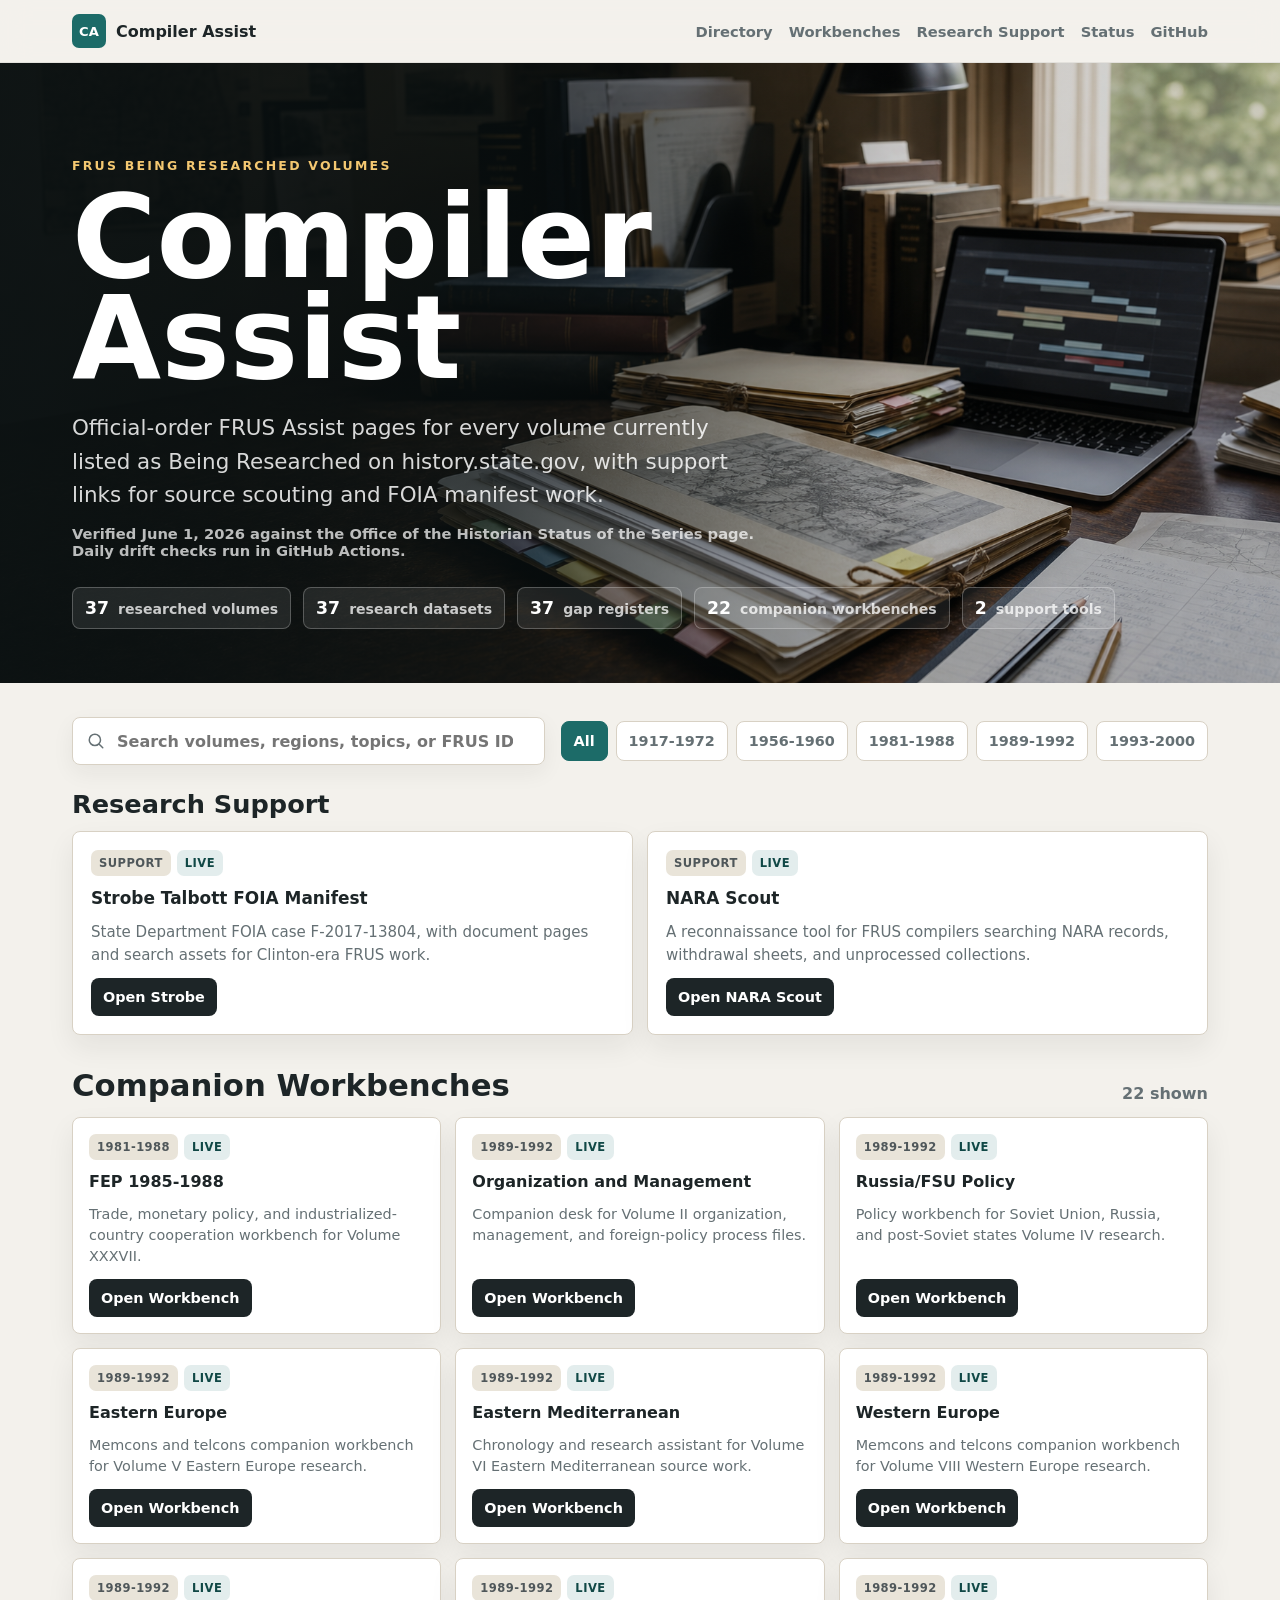
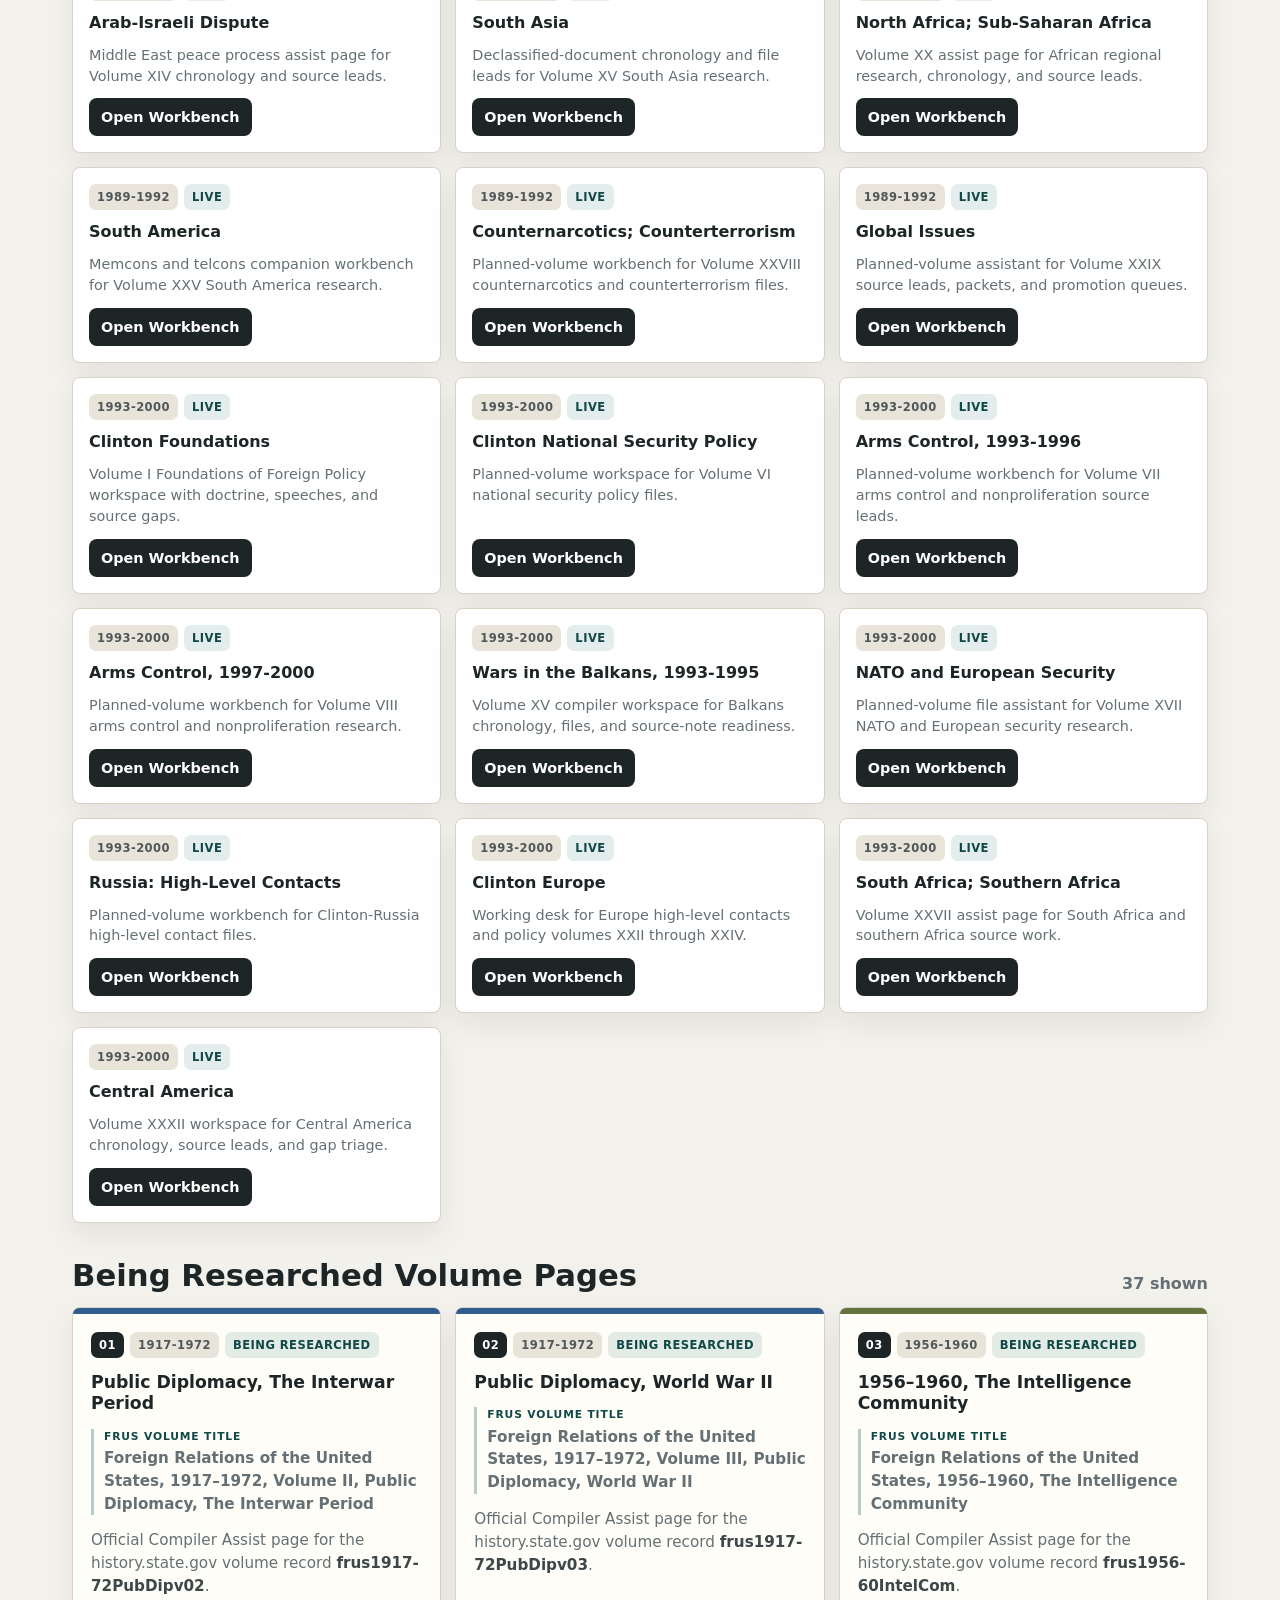
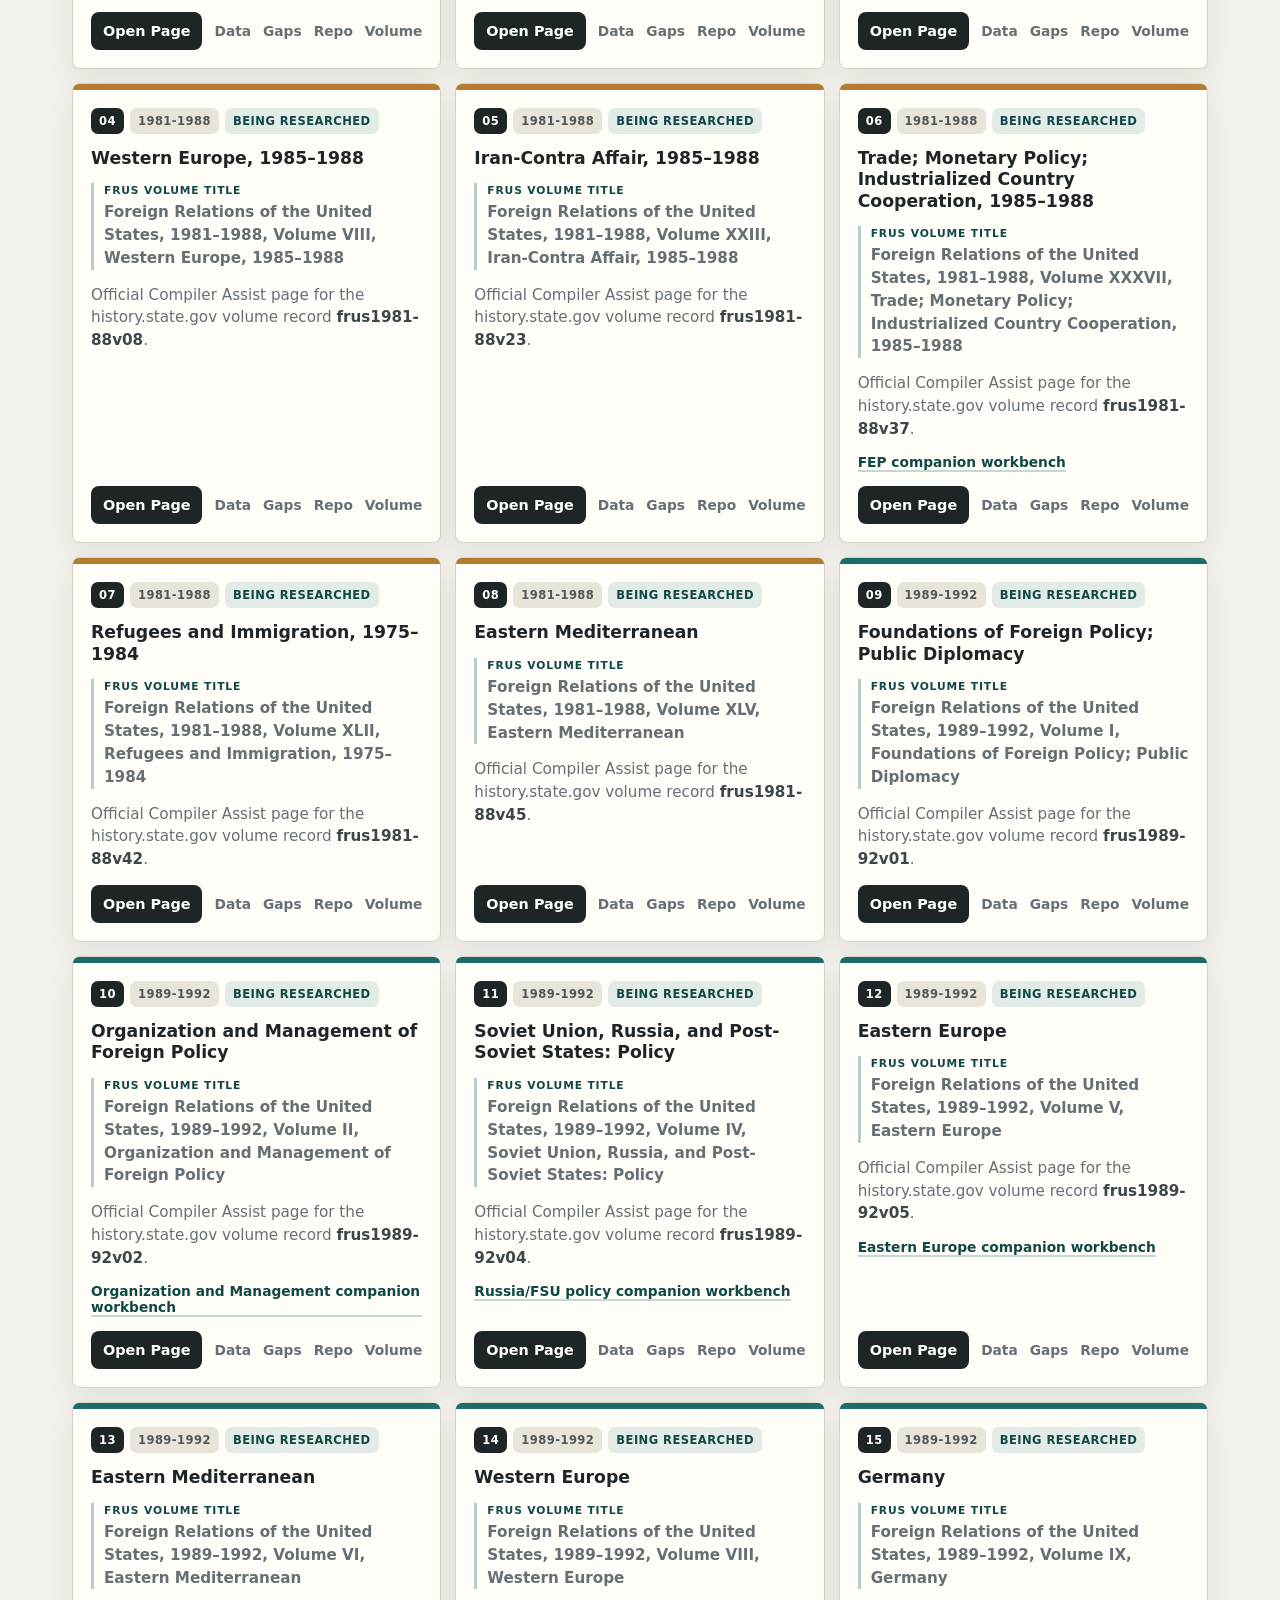
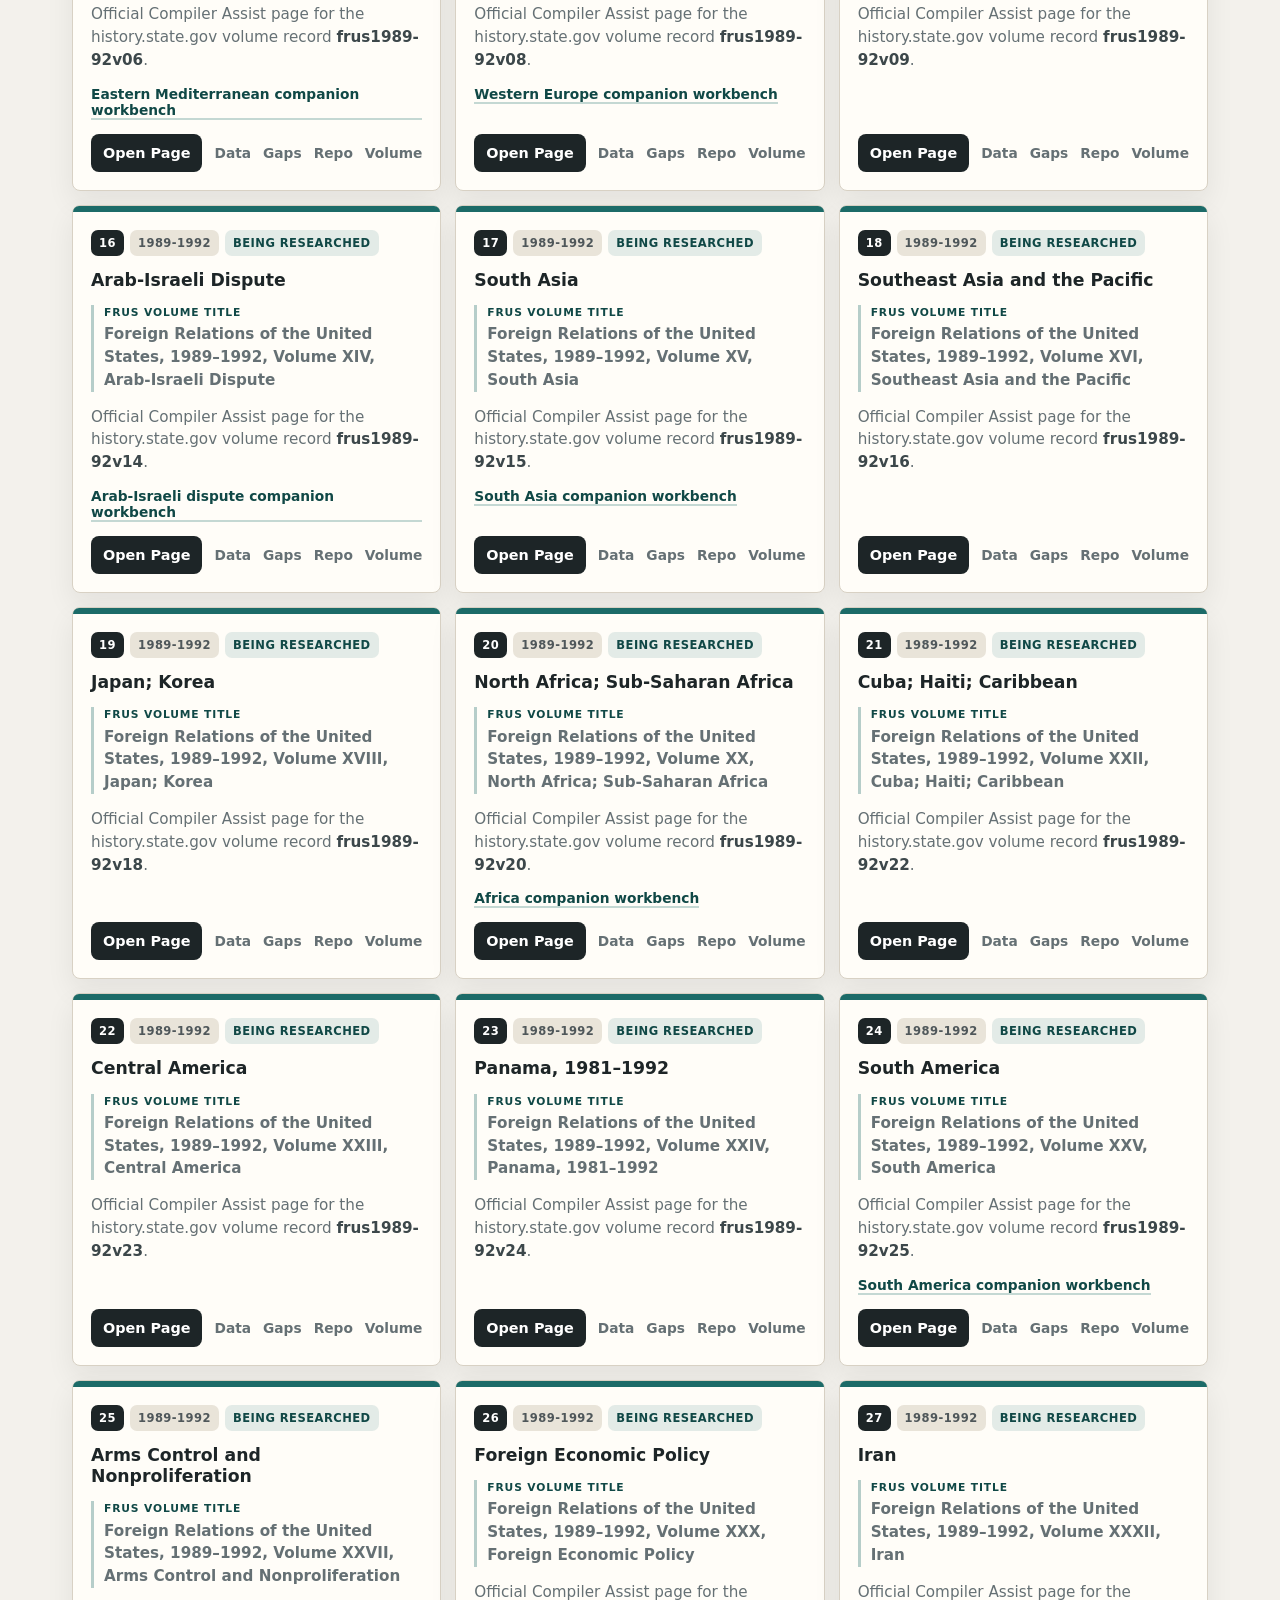
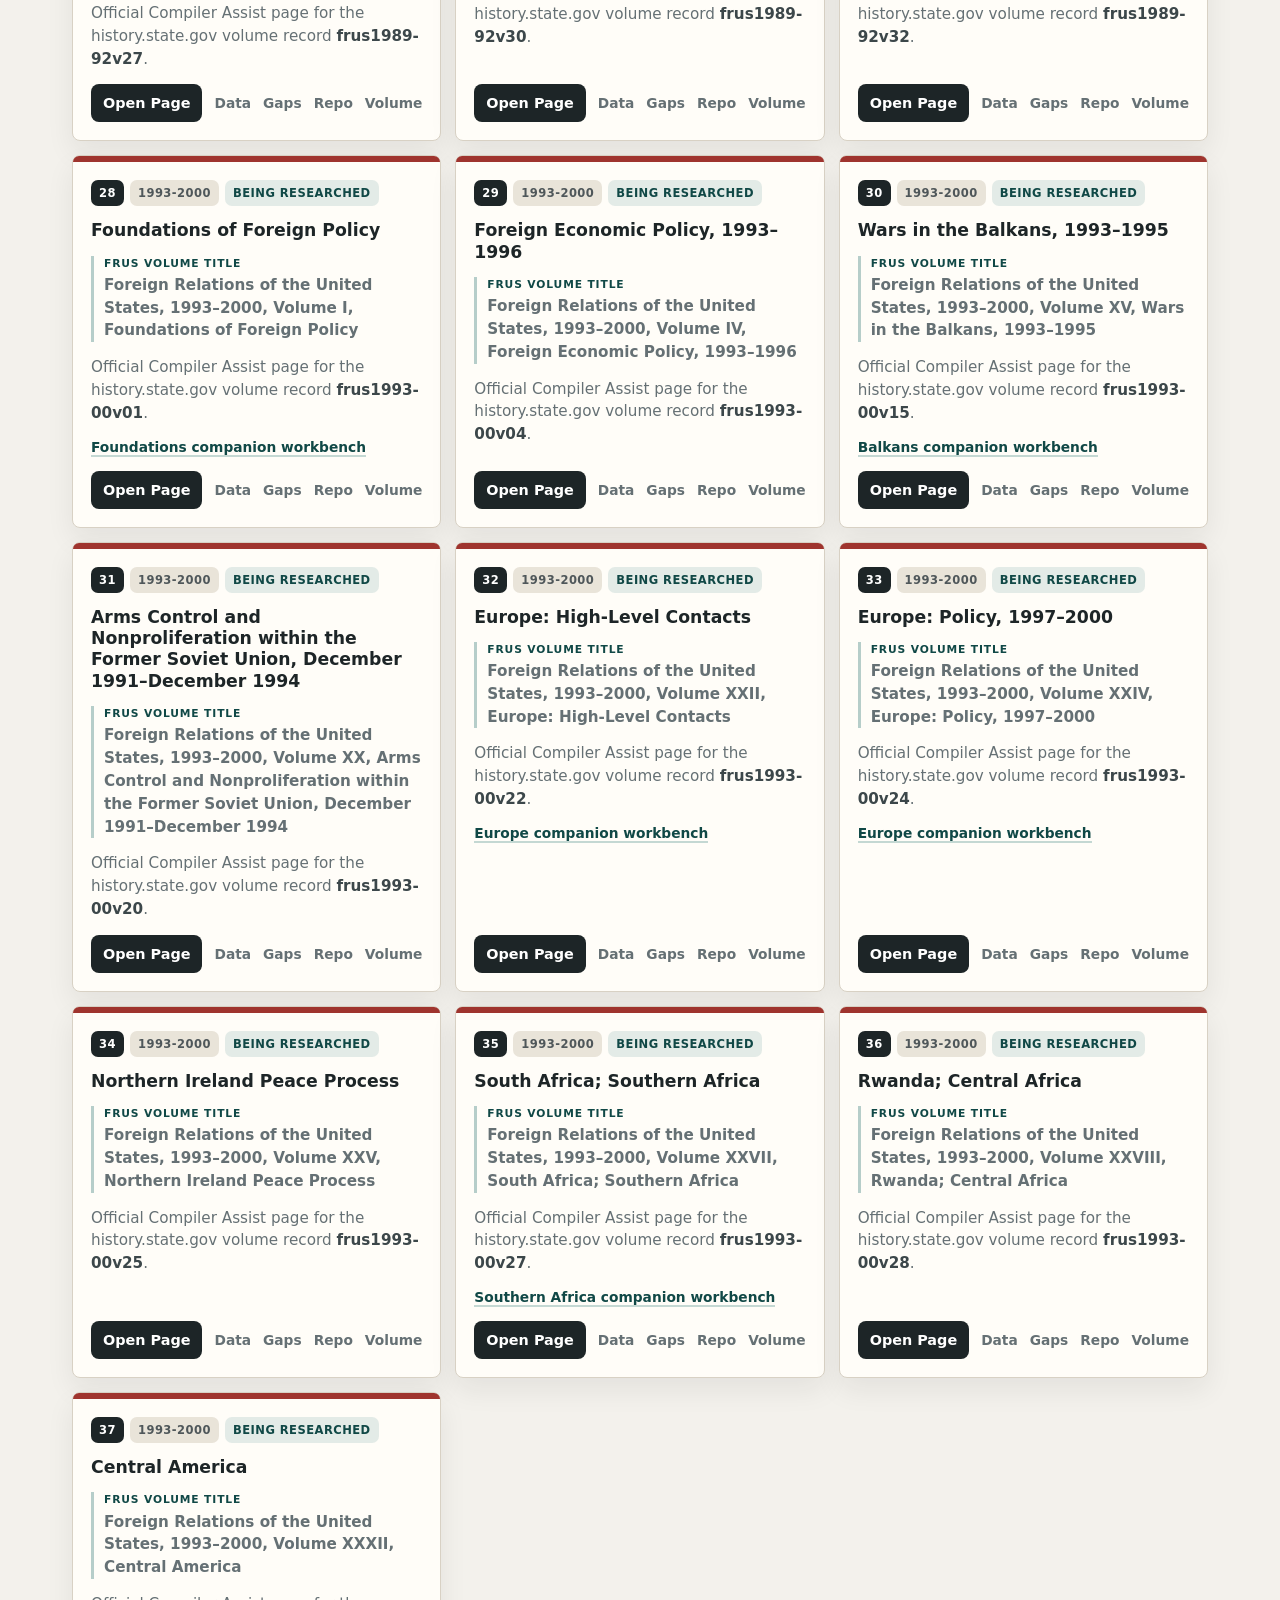
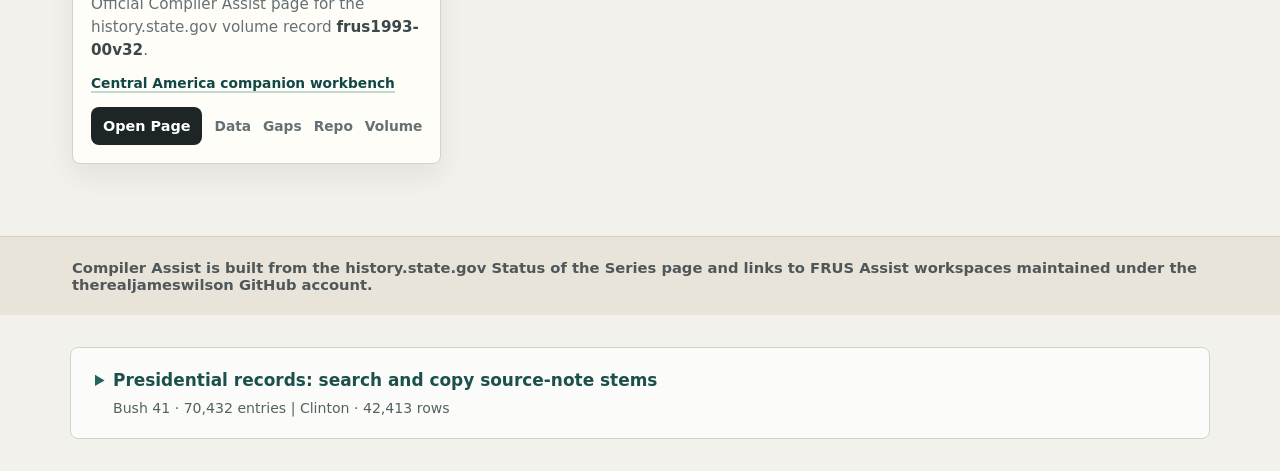
==== commit ffb2ffc8: "Add complete presidential citation resources with copyable source notes" ====
--- a/index.html
+++ b/index.html
@@ -1456,5 +1456,11 @@
         });
       }
     </script>
-  </body>
+  <section data-presidential-citations data-citation-era="both" aria-label="Presidential-record citation resources">
+  <h2>Presidential-record citation resources</h2>
+  <p>Search and copy source-note stems. Folder and series matches are not verified document citations; preserve stronger item citations and State Department FOIA provenance.</p>
+  <p><a href="https://therealjameswilson.github.io/bush41-nsc-source-notes/">Bush 41: 70,432 canonical entries</a> · <a href="https://therealjameswilson.github.io/clinton-2013-0185-source-notes/">Clinton: 42,413 finding-aid rows</a></p>
+</section>
+<script defer src="https://therealjameswilson.github.io/Compiler-Assist/assets/presidential-citations.js?v=20261031" data-era="both"></script>
+</body>
 </html>
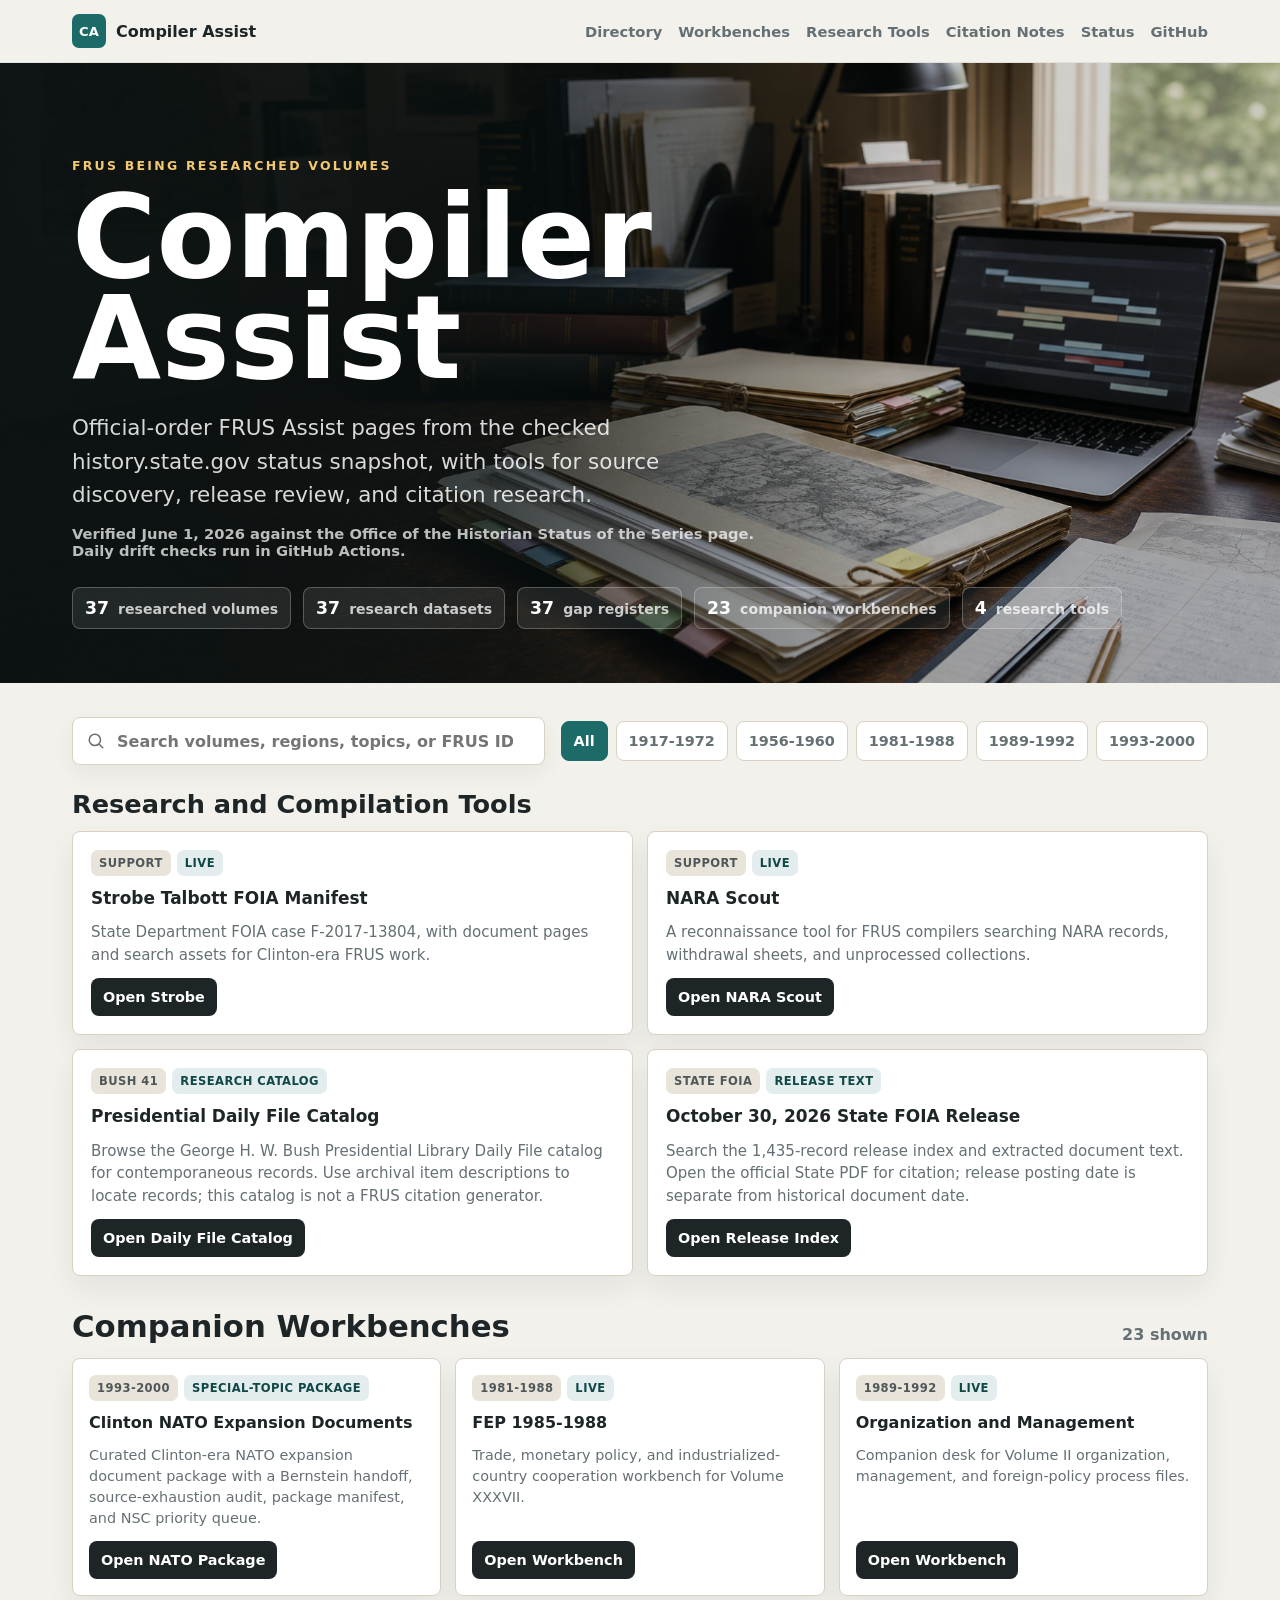
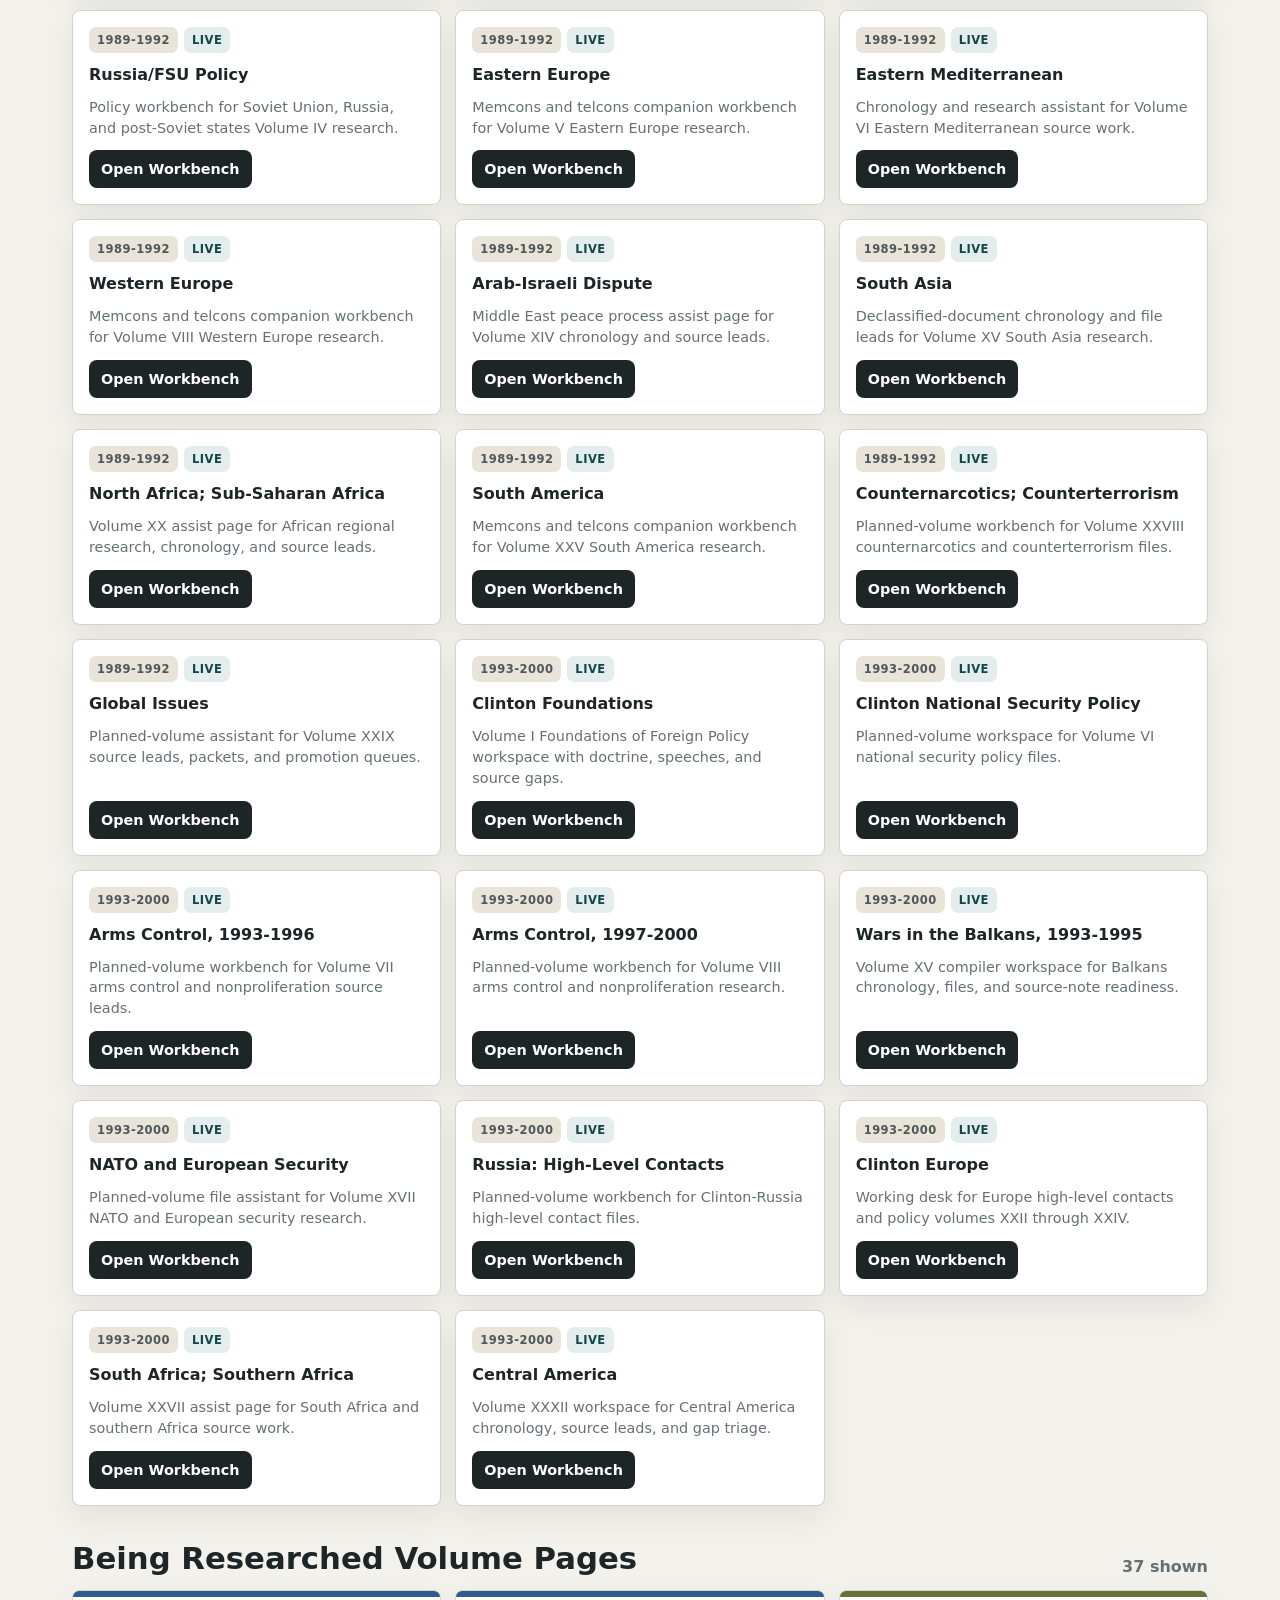
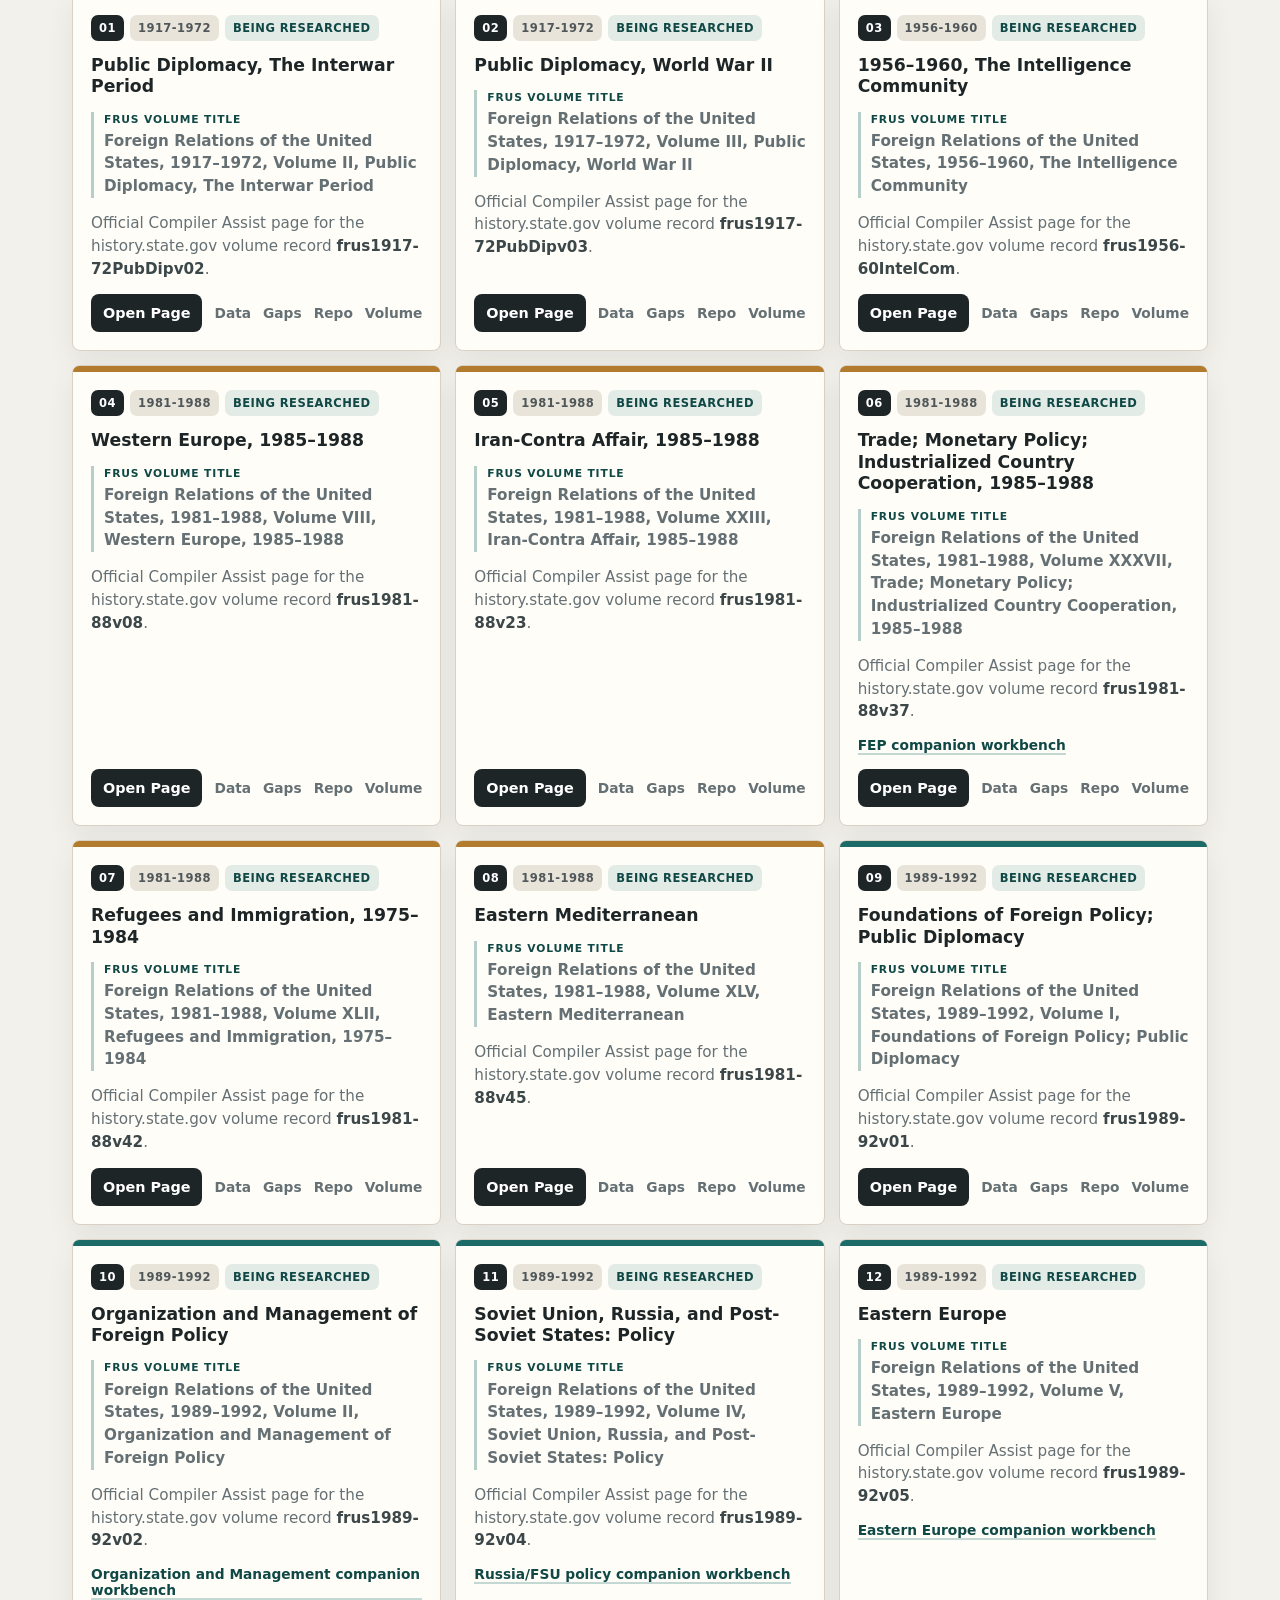
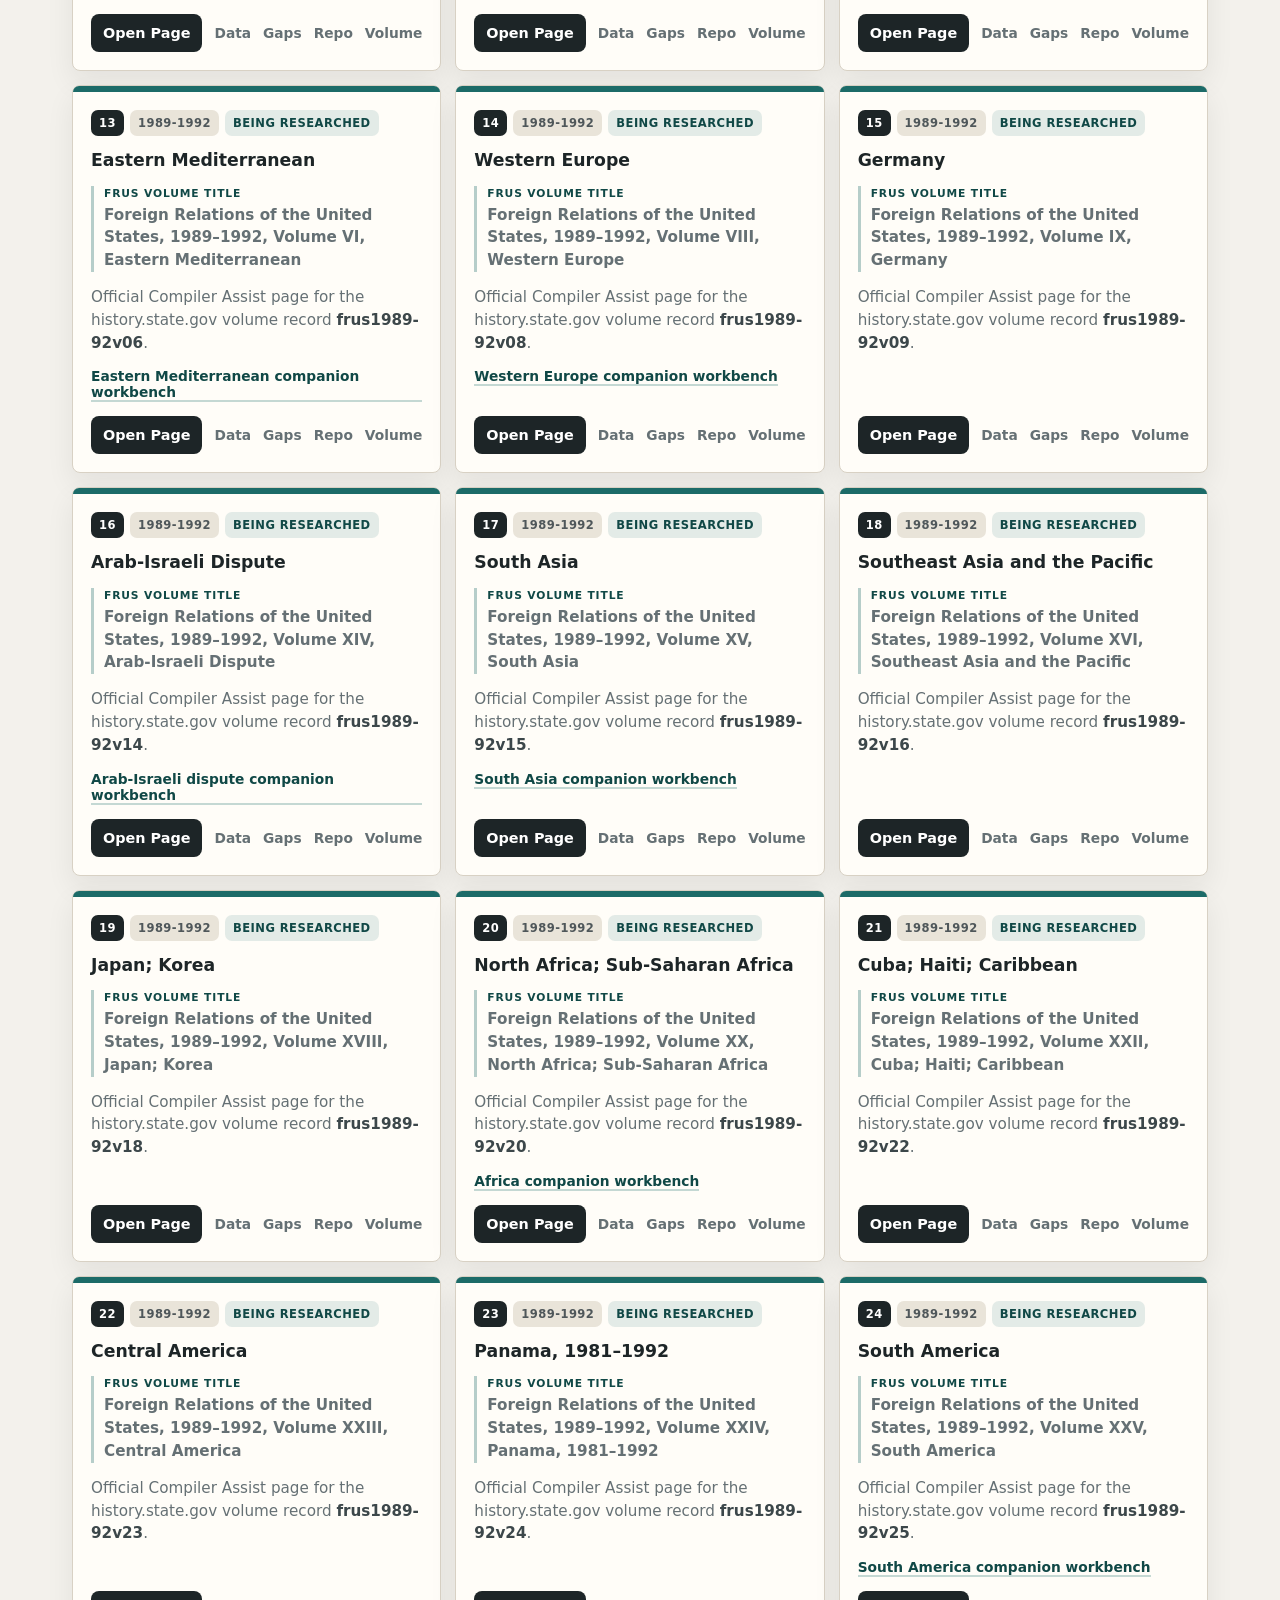
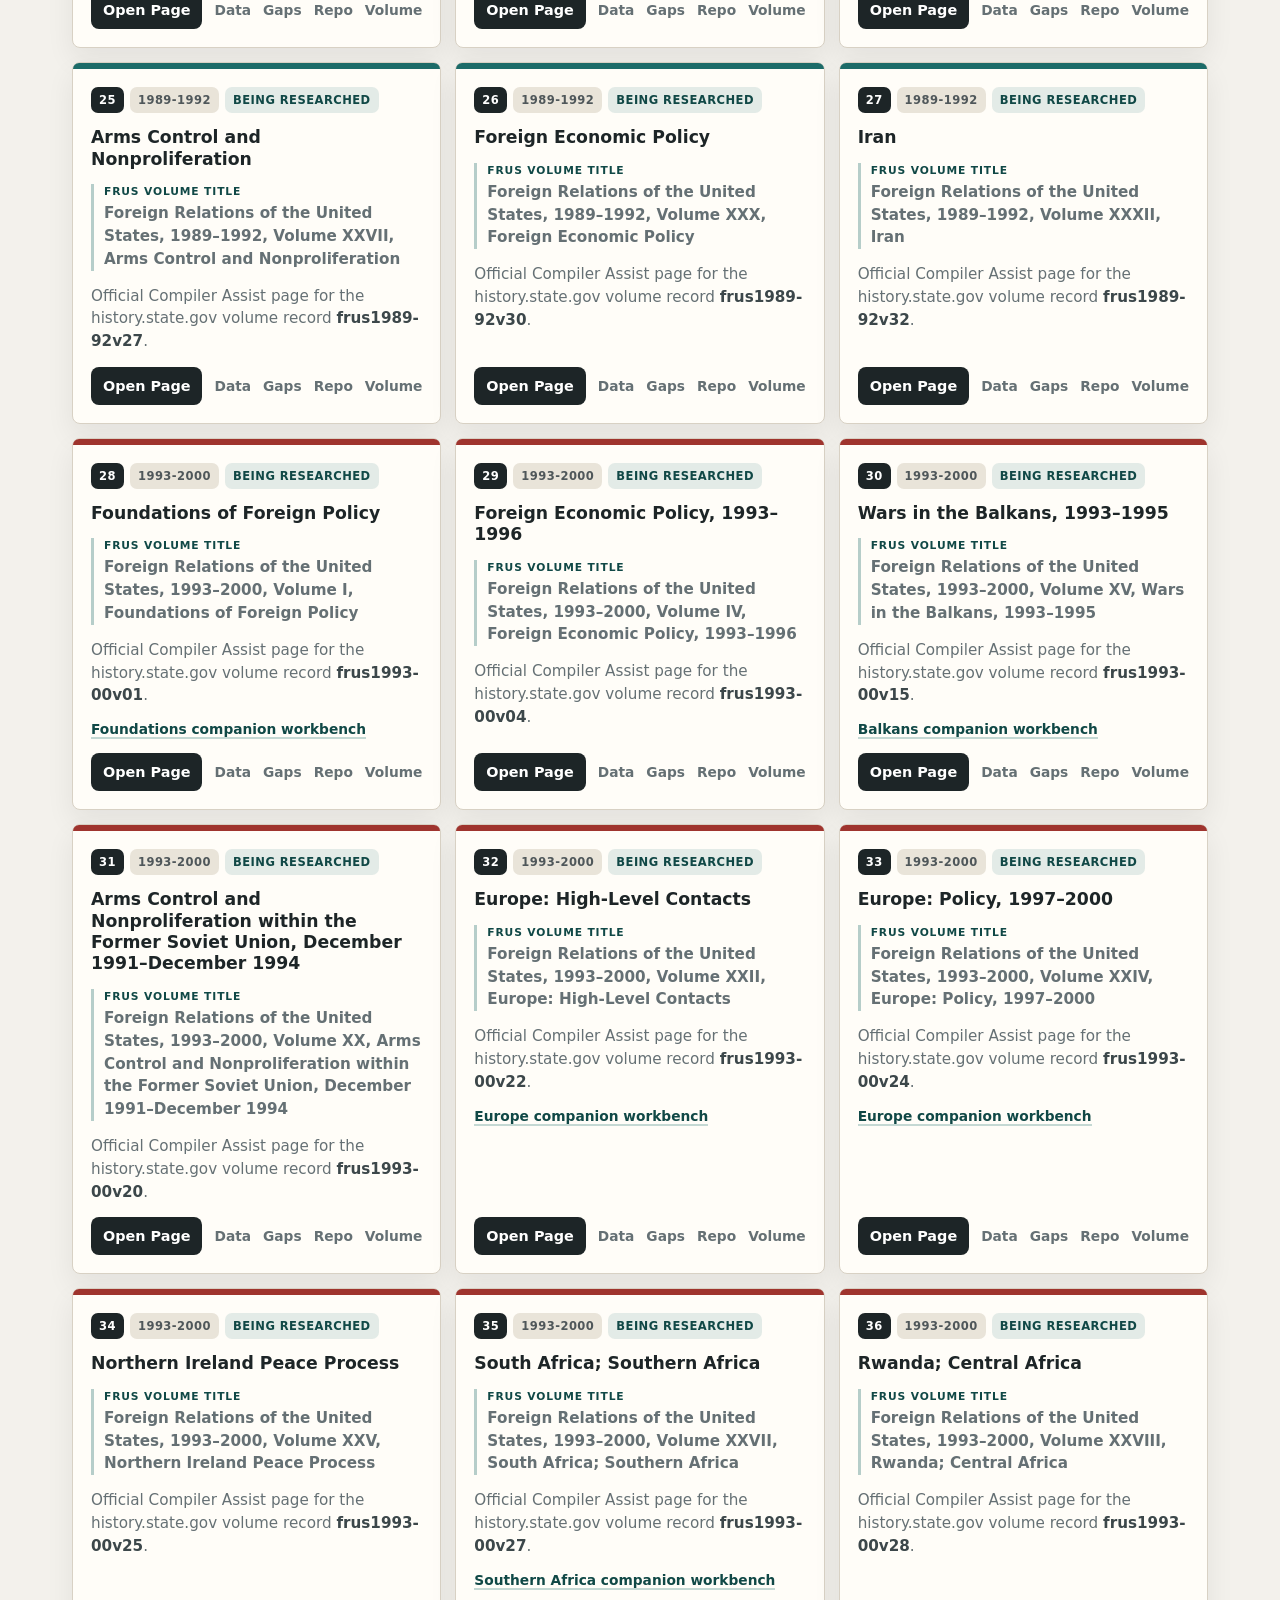
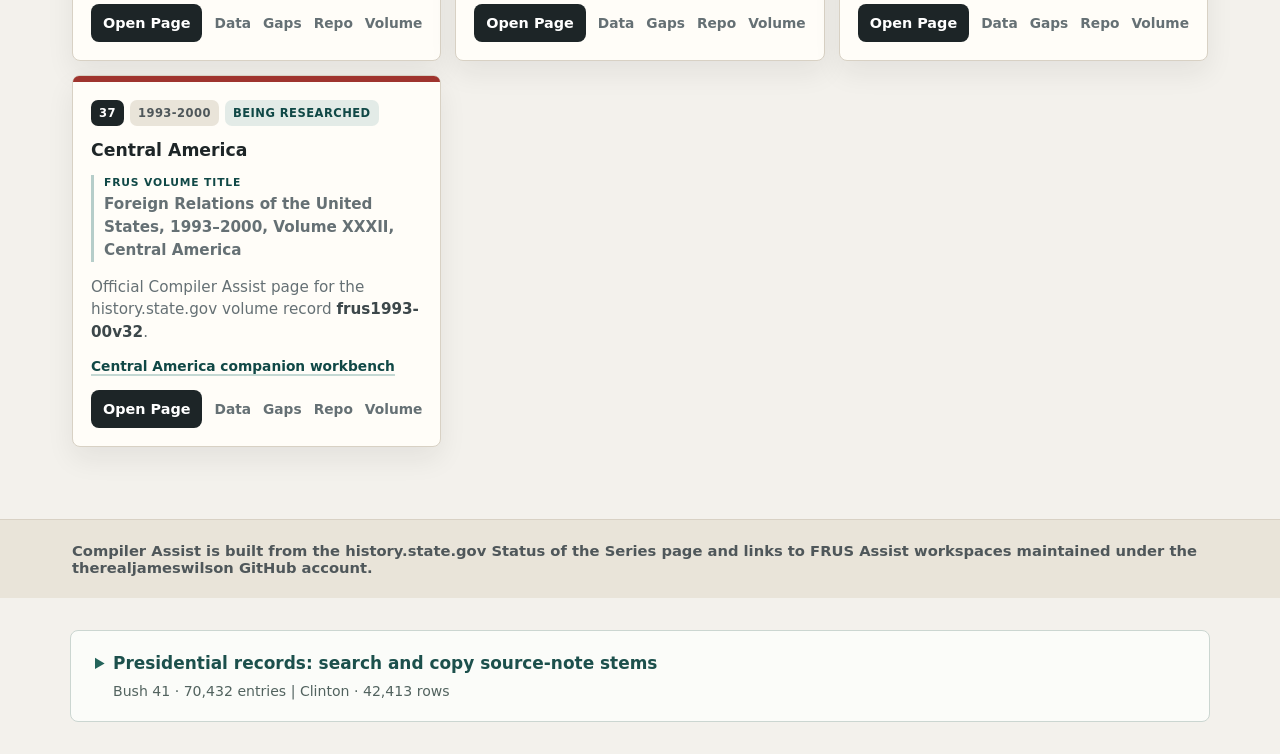
==== commit bb183b3f: "Add FRUS release and source research tools" ====
--- a/index.html
+++ b/index.html
@@ -522,7 +522,7 @@
         <div class="nav-links">
           <a href="#directory">Directory</a>
           <a href="#workbenches">Workbenches</a>
-          <a href="#support">Research Support</a>
+          <a href="#support">Research Tools</a><a href="#citation-resources">Citation Notes</a>
           <a href="https://history.state.gov/historicaldocuments/status-of-the-series" rel="noreferrer">Status</a>
           <a href="https://github.com/therealjameswilson/Compiler-Assist" rel="noreferrer">GitHub</a>
         </div>
@@ -535,15 +535,15 @@
           <p class="kicker">FRUS Being Researched volumes</p>
           <h1>Compiler Assist</h1>
           <p class="hero-copy">
-            Official-order FRUS Assist pages for every volume currently listed as Being Researched on history.state.gov, with support links for source scouting and FOIA manifest work.
+            Official-order FRUS Assist pages from the checked history.state.gov status snapshot, with tools for source discovery, release review, and citation research.
           </p>
           <p class="sync-note">Verified June 1, 2026 against the Office of the Historian Status of the Series page. Daily drift checks run in GitHub Actions.</p>
           <div class="stats" aria-label="Directory summary">
             <div class="stat"><strong>37</strong><span>researched volumes</span></div>
             <div class="stat"><strong>37</strong><span>research datasets</span></div>
             <div class="stat"><strong>37</strong><span>gap registers</span></div>
-            <div class="stat"><strong>22</strong><span>companion workbenches</span></div>
-            <div class="stat"><strong>2</strong><span>support tools</span></div>
+            <div class="stat"><strong>23</strong><span>companion workbenches</span></div>
+            <div class="stat"><strong>4</strong><span>research tools</span></div>
           </div>
         </div>
       </section>
@@ -567,7 +567,7 @@
         </div>
 
         <section class="support-tools" id="support" aria-labelledby="support-title">
-          <h2 id="support-title">Research Support</h2>
+          <h2 id="support-title">Research and Compilation Tools</h2>
           <div class="tool-grid">
             <article class="tool-card">
               <div class="tags"><span class="tag">Support</span><span class="tag live">Live</span></div>
@@ -581,15 +581,33 @@
               <p>A reconnaissance tool for FRUS compilers searching NARA records, withdrawal sheets, and unprocessed collections.</p>
               <a class="open-link" href="https://therealjameswilson.github.io/nara-scout/" rel="noreferrer">Open NARA Scout</a>
             </article>
+            <article class="tool-card">
+              <div class="tags"><span class="tag">Bush 41</span><span class="tag live">Research catalog</span></div>
+              <h3>Presidential Daily File Catalog</h3>
+              <p>Browse the George H. W. Bush Presidential Library Daily File catalog for contemporaneous records. Use archival item descriptions to locate records; this catalog is not a FRUS citation generator.</p>
+              <a class="open-link" href="https://therealjameswilson.github.io/ghwb-presidential-daily-file/" rel="noreferrer">Open Daily File Catalog</a>
+            </article>
+            <article class="tool-card">
+              <div class="tags"><span class="tag">State FOIA</span><span class="tag live">Release text</span></div>
+              <h3>October 30, 2026 State FOIA Release</h3>
+              <p>Search the 1,435-record release index and extracted document text. Open the official State PDF for citation; release posting date is separate from historical document date.</p>
+              <a class="open-link" href="https://october-30-2026-document-release.jagwilson.chatgpt.site" rel="noreferrer">Open Release Index</a>
+            </article>
           </div>
         </section>
 
         <section class="workbench-section" id="workbenches" aria-labelledby="workbench-title">
           <div class="section-heading">
             <h2 id="workbench-title">Companion Workbenches</h2>
-            <p><span id="workbench-count">22</span> shown</p>
+            <p><span id="workbench-count">23</span> shown</p>
           </div>
           <div class="workbench-grid" id="workbench-grid">
+            <article class="workbench-card" data-era="1993-2000" data-search="1993-2000 clinton nato expansion alliance enlargement bernstein document package source audit">
+              <div class="tags"><span class="tag">1993-2000</span><span class="tag live">Special-topic package</span></div>
+              <h3>Clinton NATO Expansion Documents</h3>
+              <p>Curated Clinton-era NATO expansion document package with a Bernstein handoff, source-exhaustion audit, package manifest, and NSC priority queue.</p>
+              <a class="open-link" href="https://therealjameswilson.github.io/Clinton-NATO-Expansion-Documents/" rel="noreferrer">Open NATO Package</a>
+            </article>
             <article class="workbench-card" data-era="1981-1988" data-search="1981-1988 volume xxxvii trade monetary policy industrialized country cooperation fep foreign economic policy">
               <div class="tags"><span class="tag">1981-1988</span><span class="tag live">Live</span></div>
               <h3>FEP 1985-1988</h3>
@@ -1456,7 +1474,7 @@
         });
       }
     </script>
-  <section data-presidential-citations data-citation-era="both" aria-label="Presidential-record citation resources">
+  <section id="citation-resources" data-presidential-citations data-citation-era="both" aria-label="Presidential-record citation resources">
   <h2>Presidential-record citation resources</h2>
   <p>Search and copy source-note stems. Folder and series matches are not verified document citations; preserve stronger item citations and State Department FOIA provenance.</p>
   <p><a href="https://therealjameswilson.github.io/bush41-nsc-source-notes/">Bush 41: 70,432 canonical entries</a> · <a href="https://therealjameswilson.github.io/clinton-2013-0185-source-notes/">Clinton: 42,413 finding-aid rows</a></p>
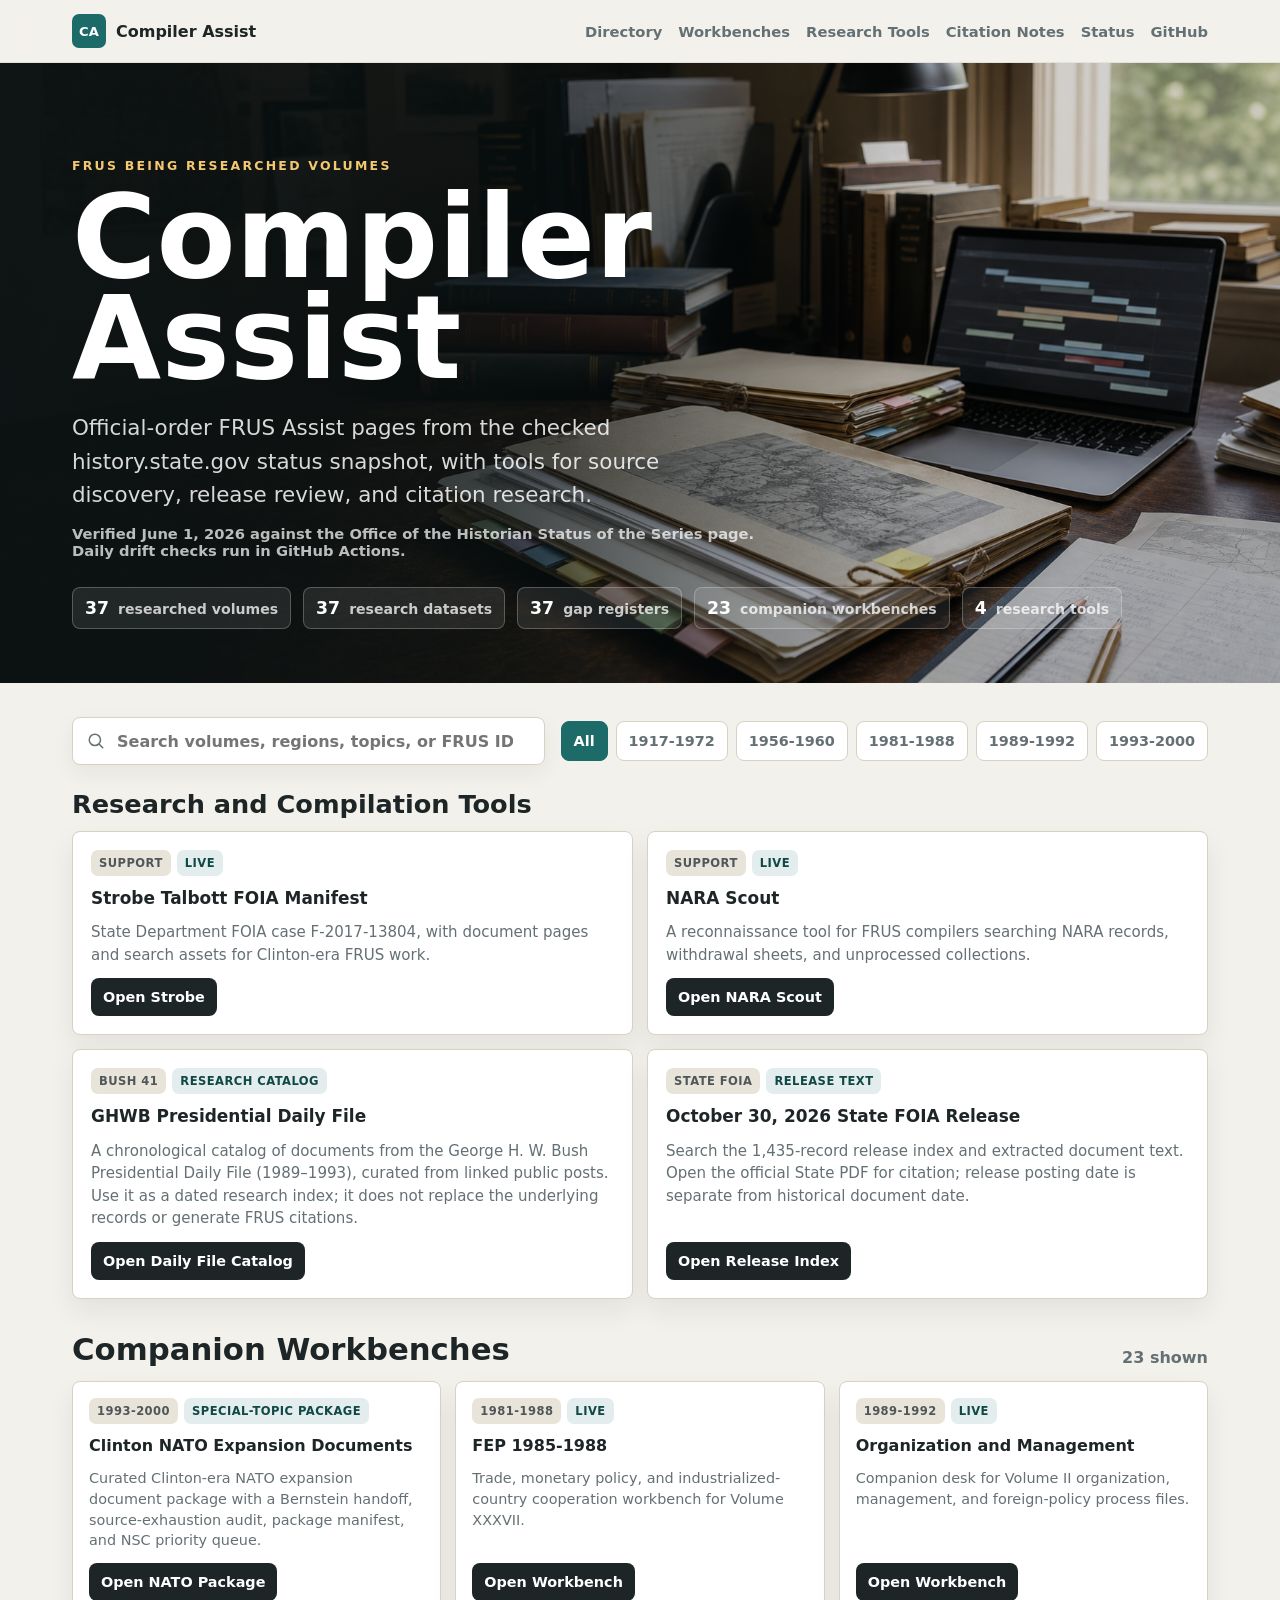
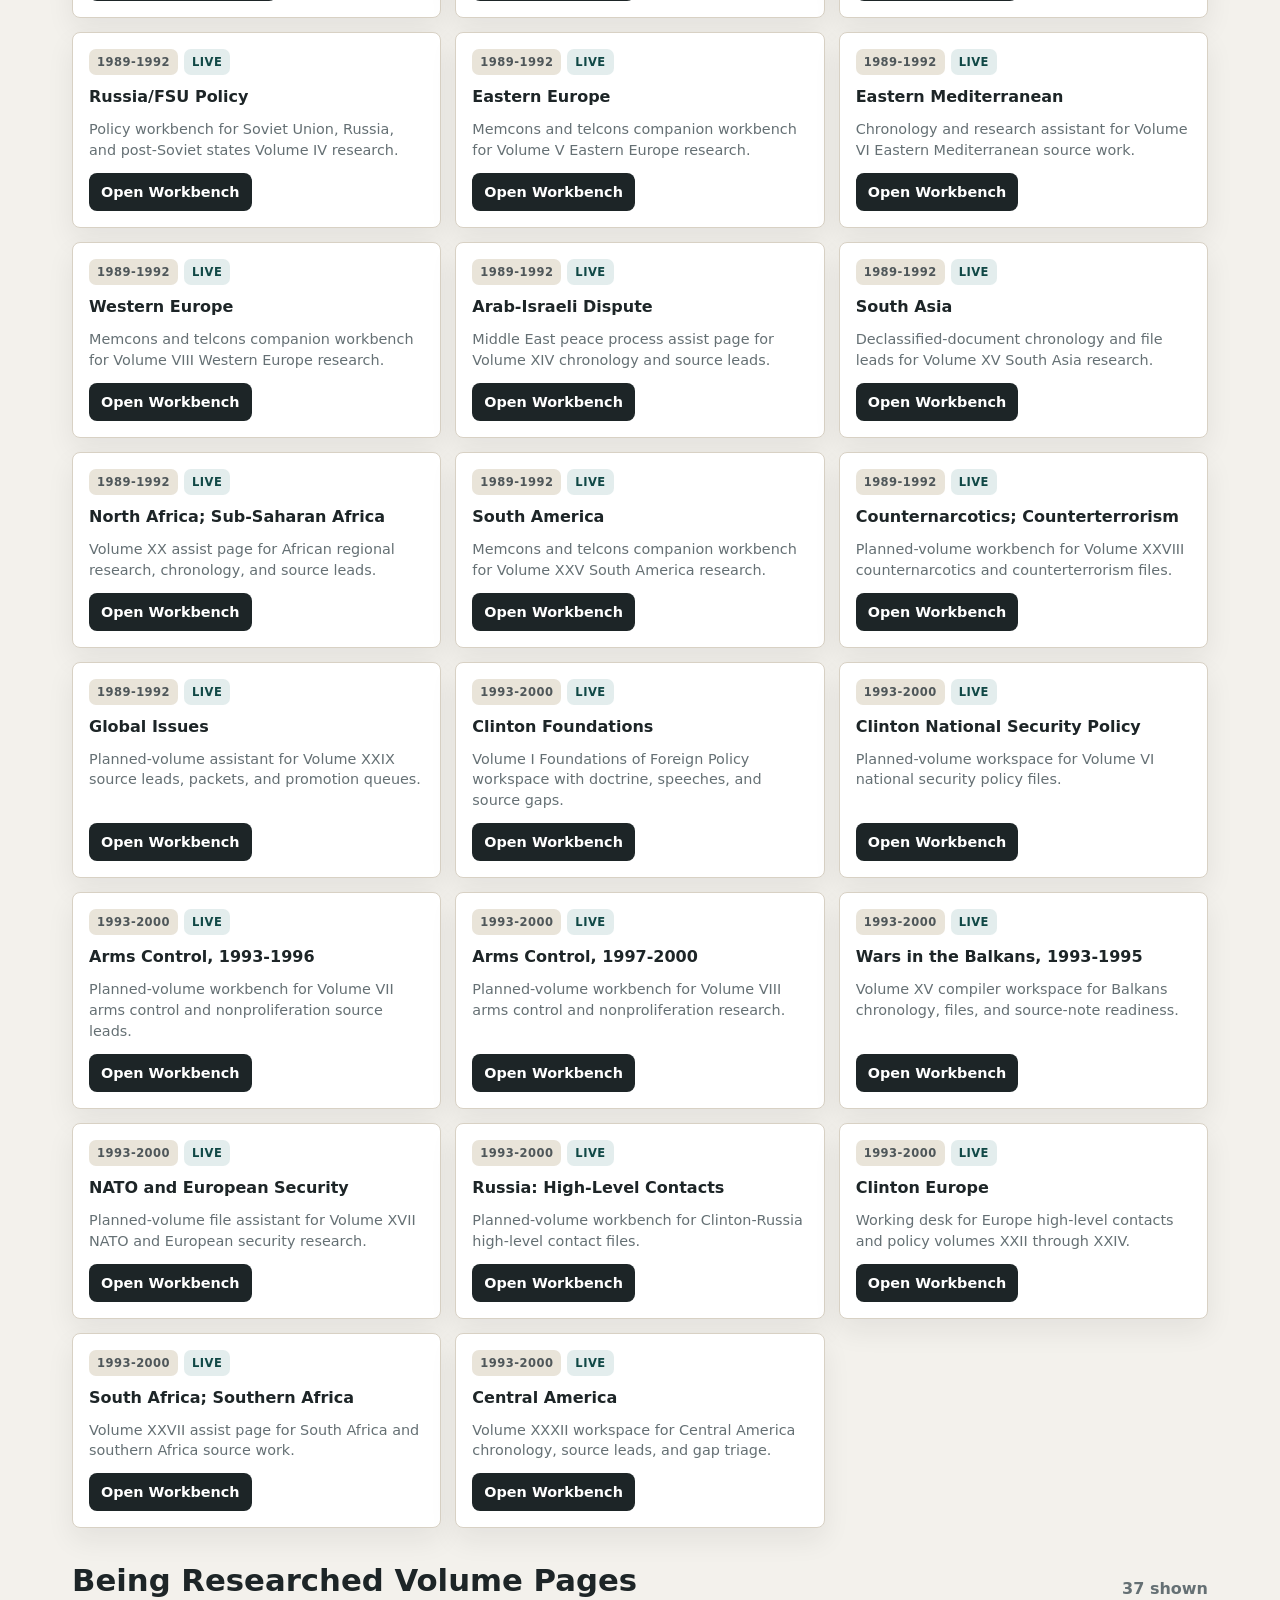
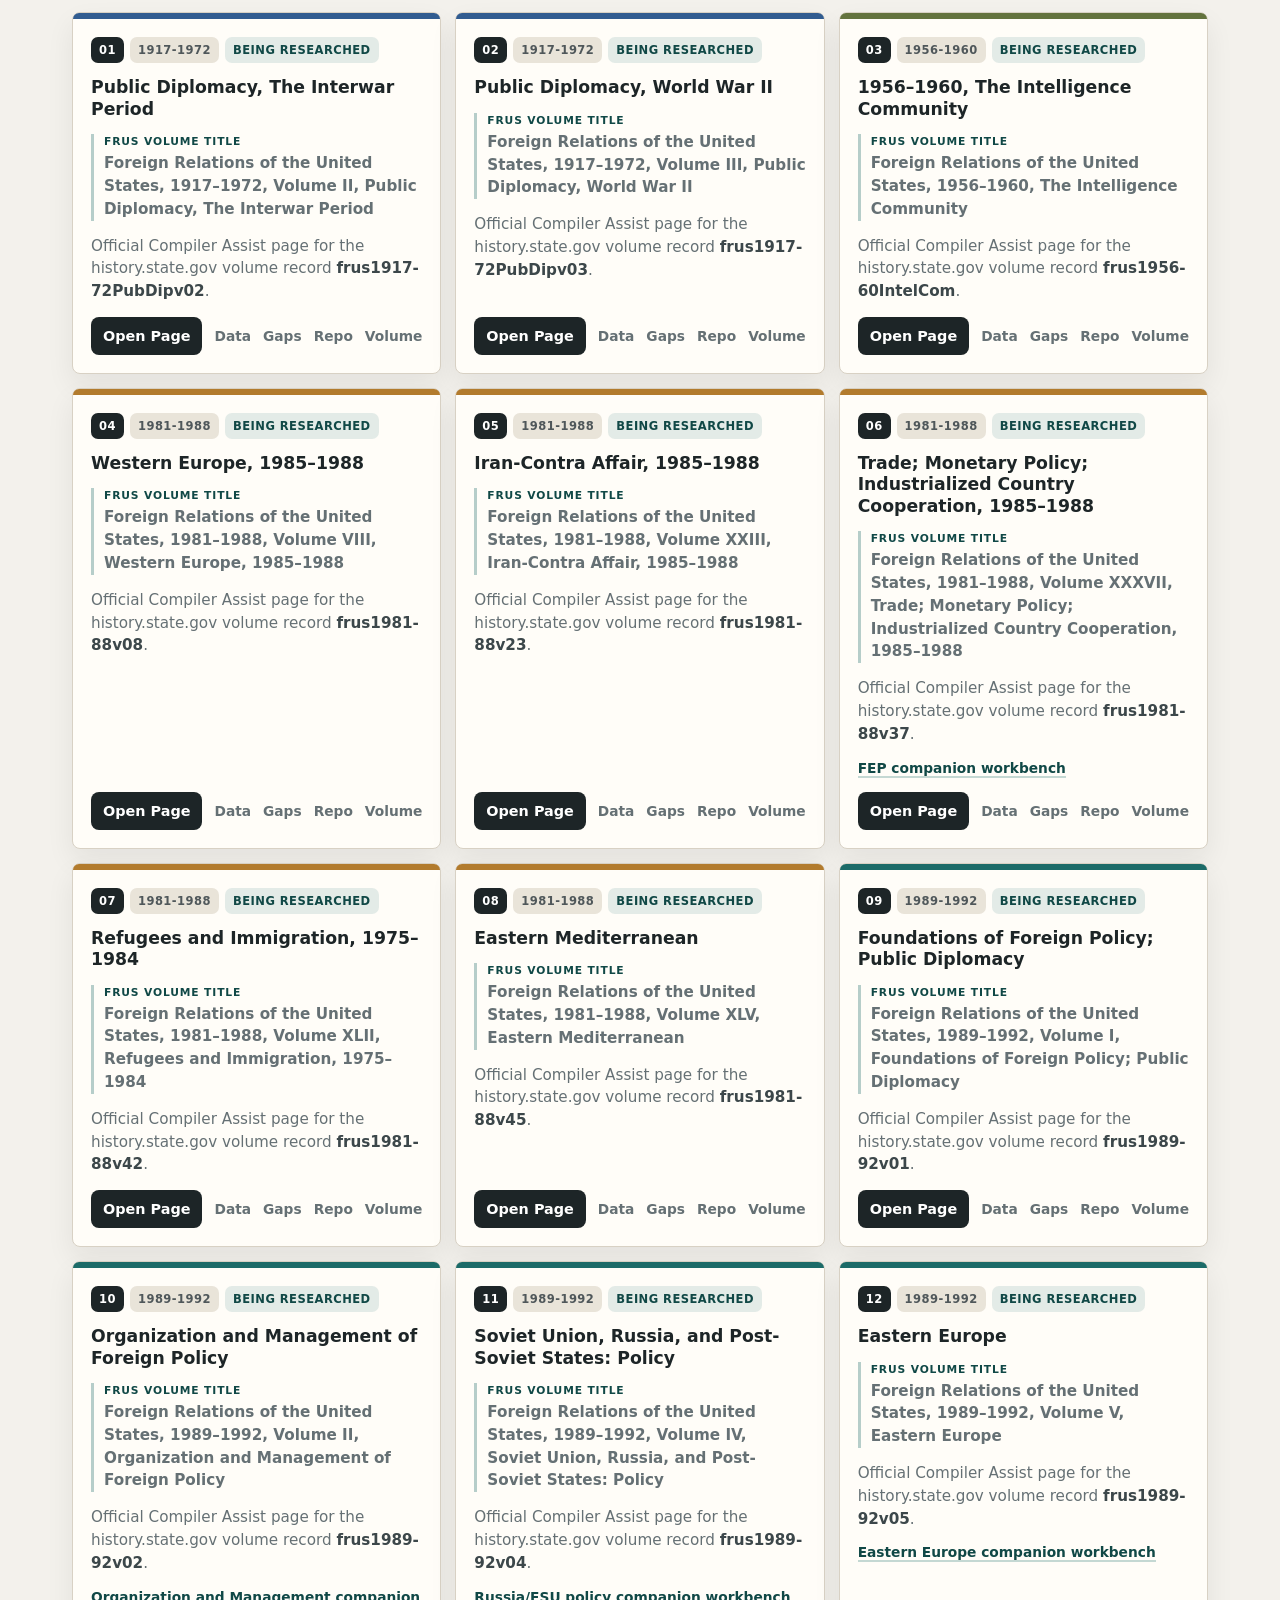
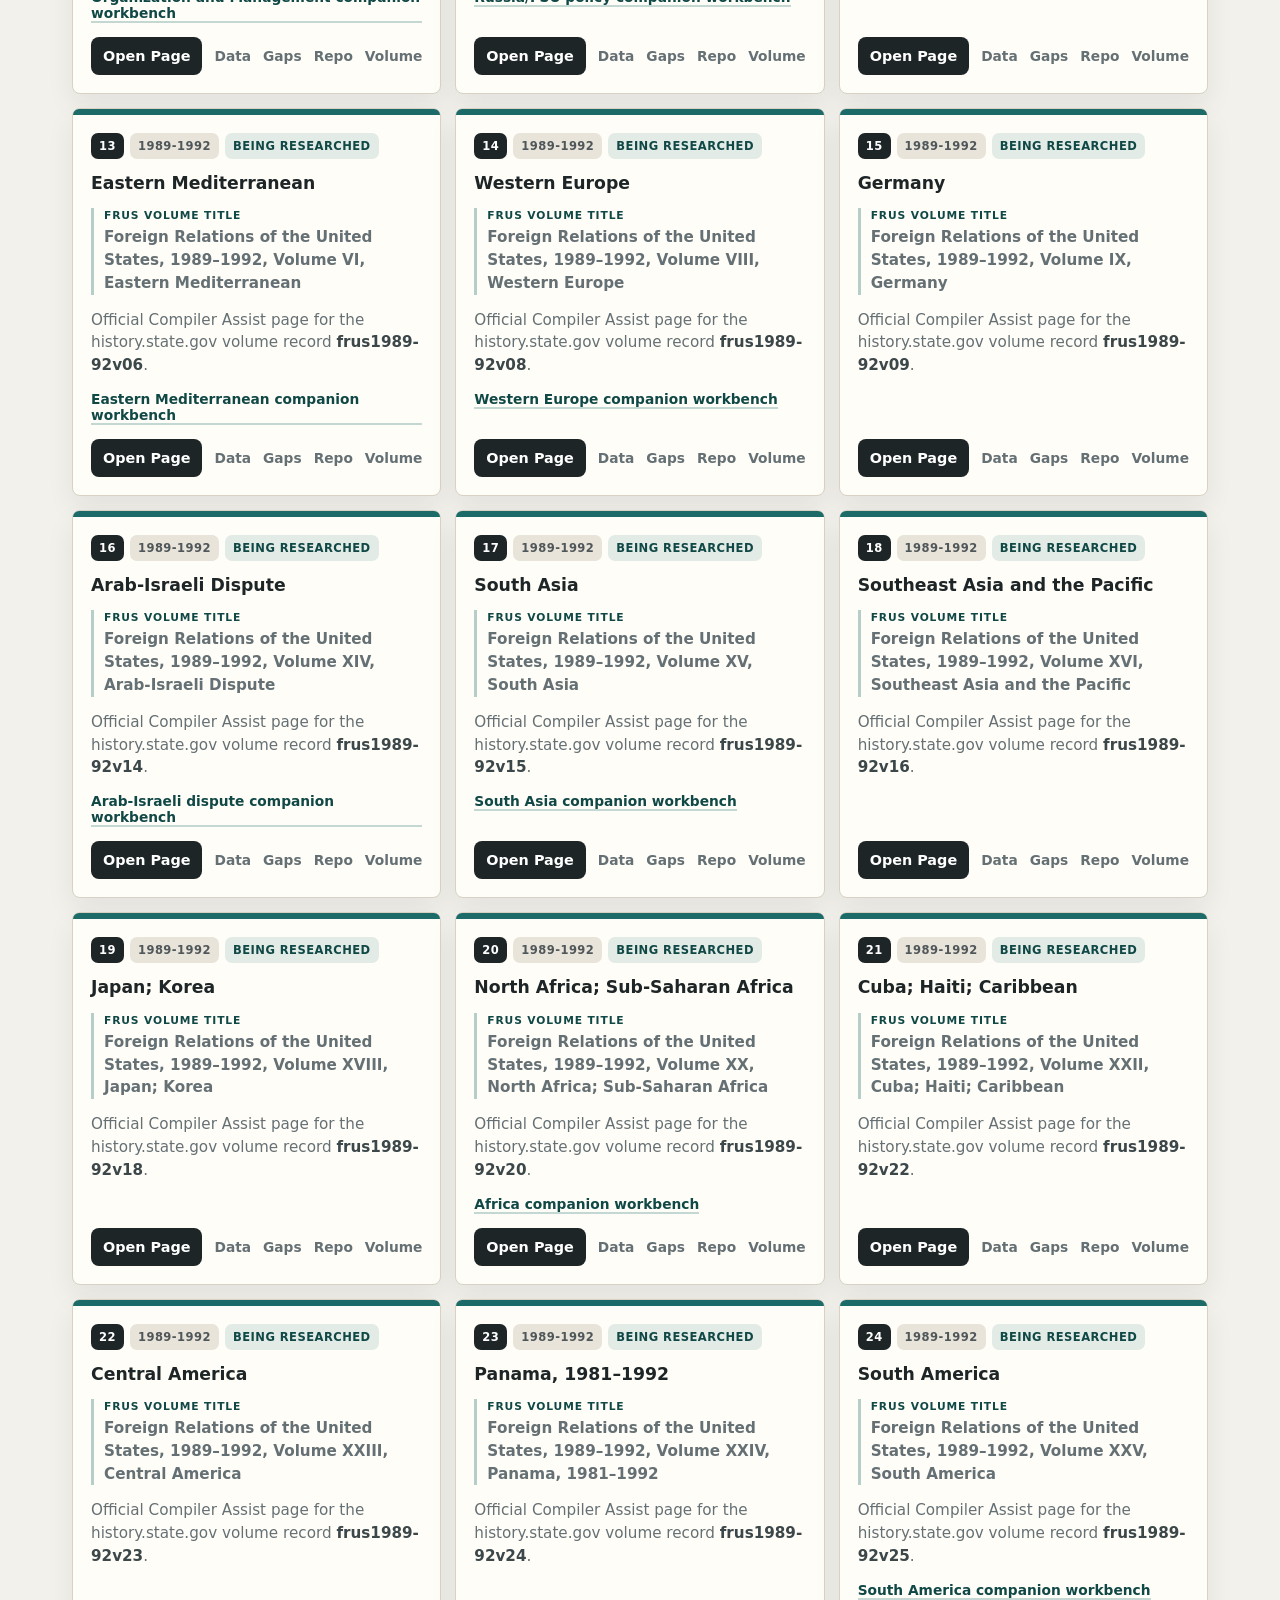
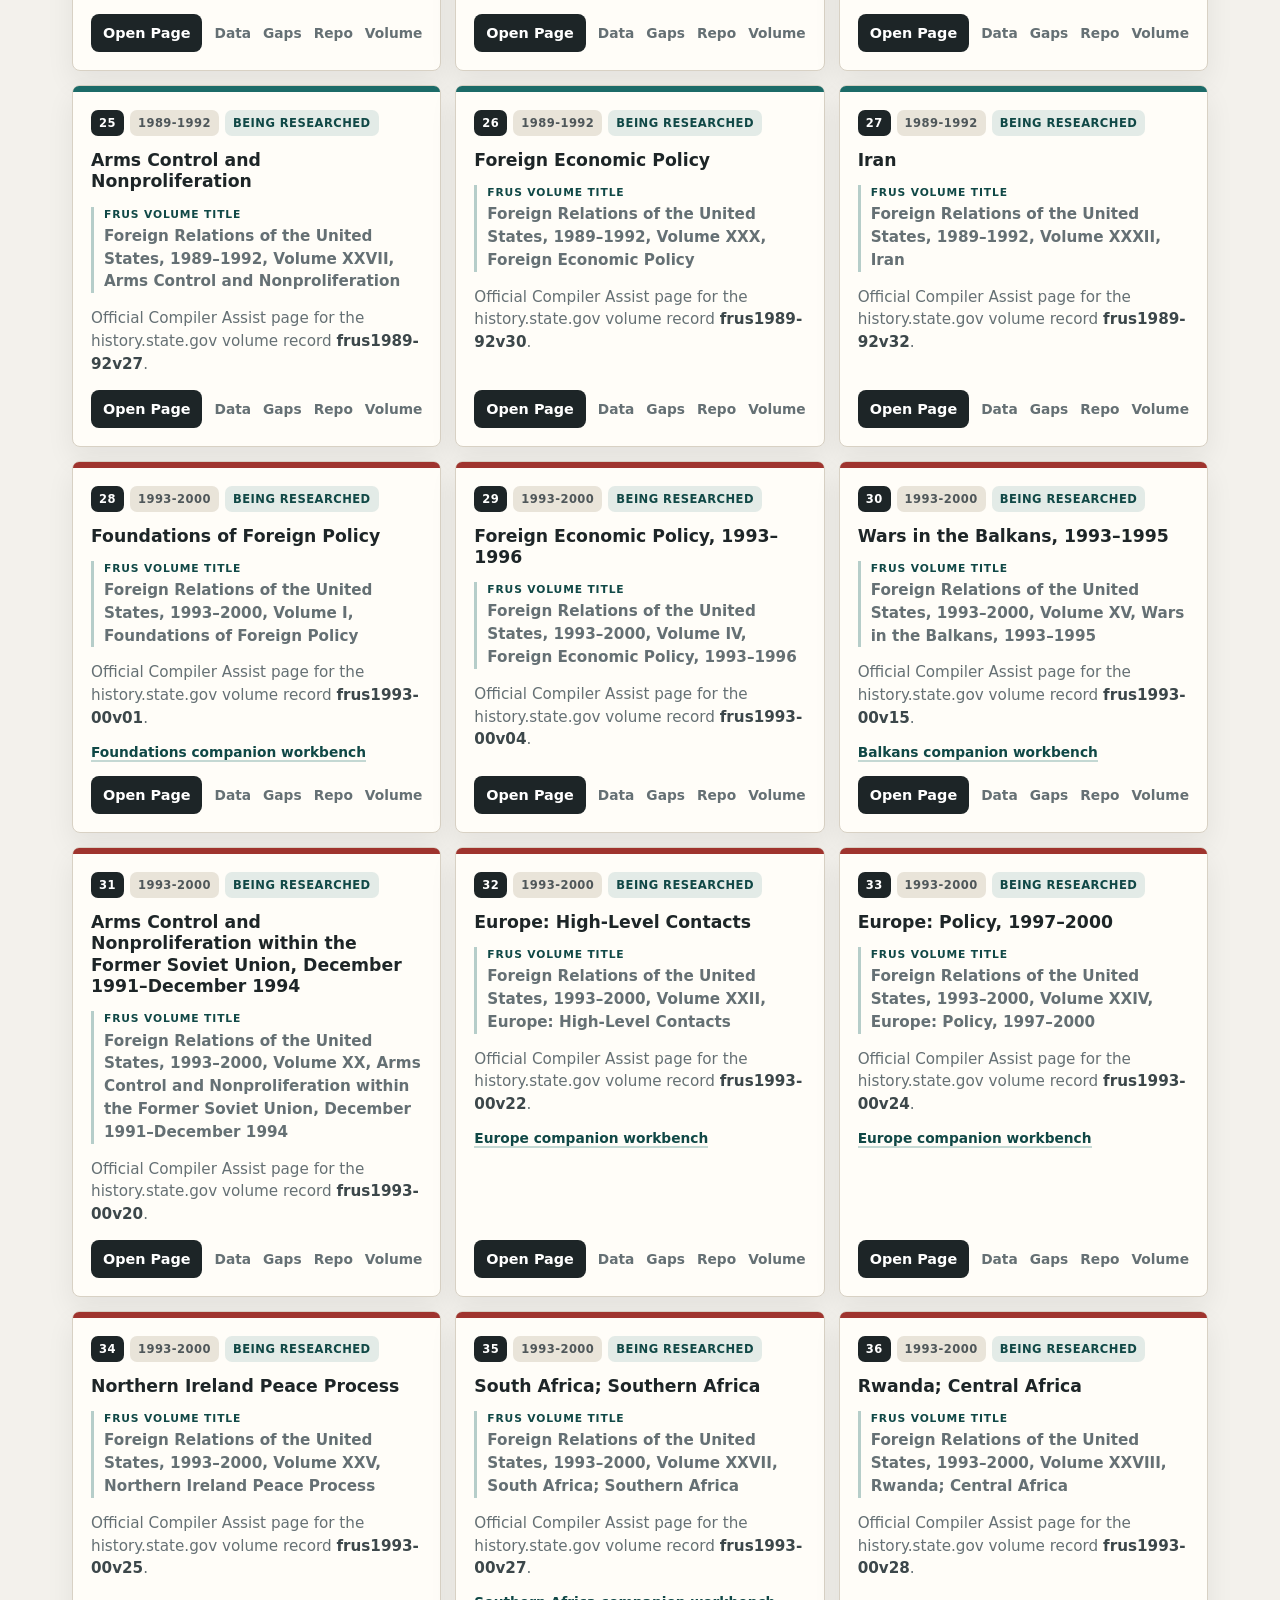
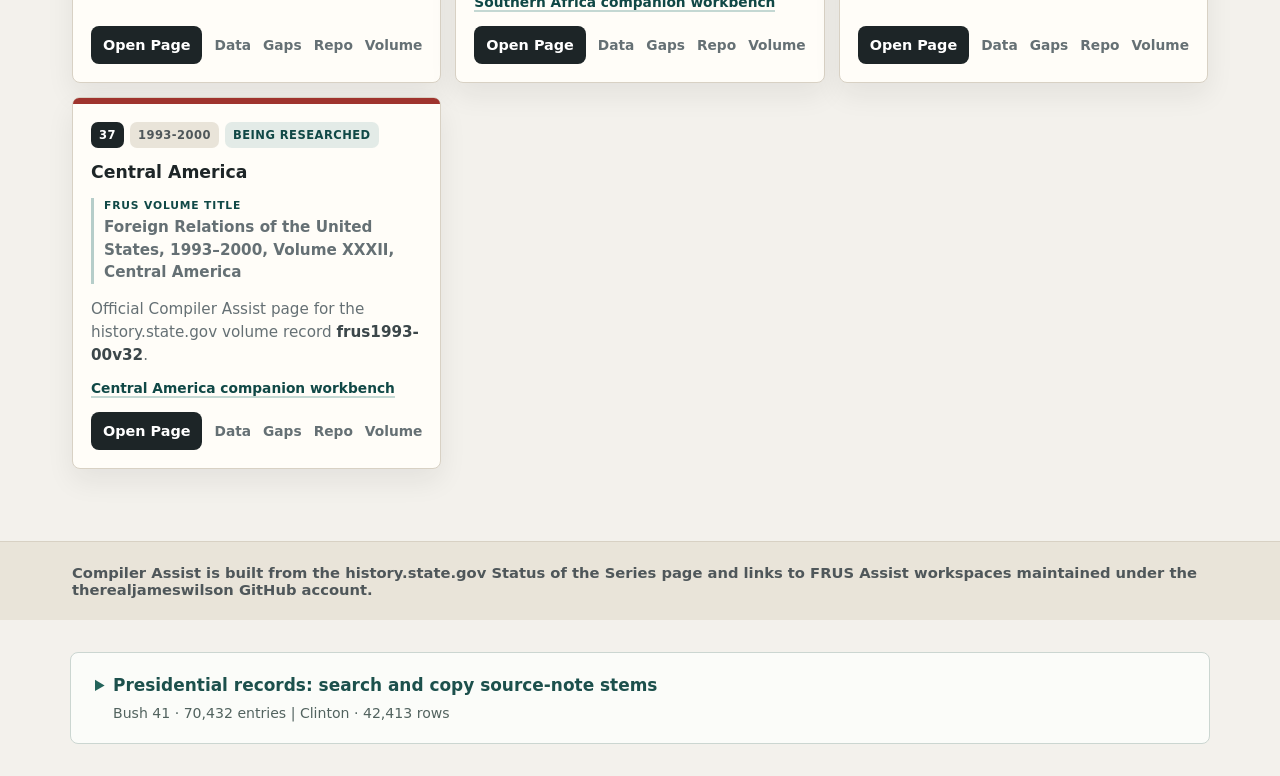
==== commit 16234f05: "Correct Presidential Daily File catalog description" ====
--- a/index.html
+++ b/index.html
@@ -583,8 +583,8 @@
             </article>
             <article class="tool-card">
               <div class="tags"><span class="tag">Bush 41</span><span class="tag live">Research catalog</span></div>
-              <h3>Presidential Daily File Catalog</h3>
-              <p>Browse the George H. W. Bush Presidential Library Daily File catalog for contemporaneous records. Use archival item descriptions to locate records; this catalog is not a FRUS citation generator.</p>
+              <h3>GHWB Presidential Daily File</h3>
+              <p>A chronological catalog of documents from the George H. W. Bush Presidential Daily File (1989–1993), curated from linked public posts. Use it as a dated research index; it does not replace the underlying records or generate FRUS citations.</p>
               <a class="open-link" href="https://therealjameswilson.github.io/ghwb-presidential-daily-file/" rel="noreferrer">Open Daily File Catalog</a>
             </article>
             <article class="tool-card">
